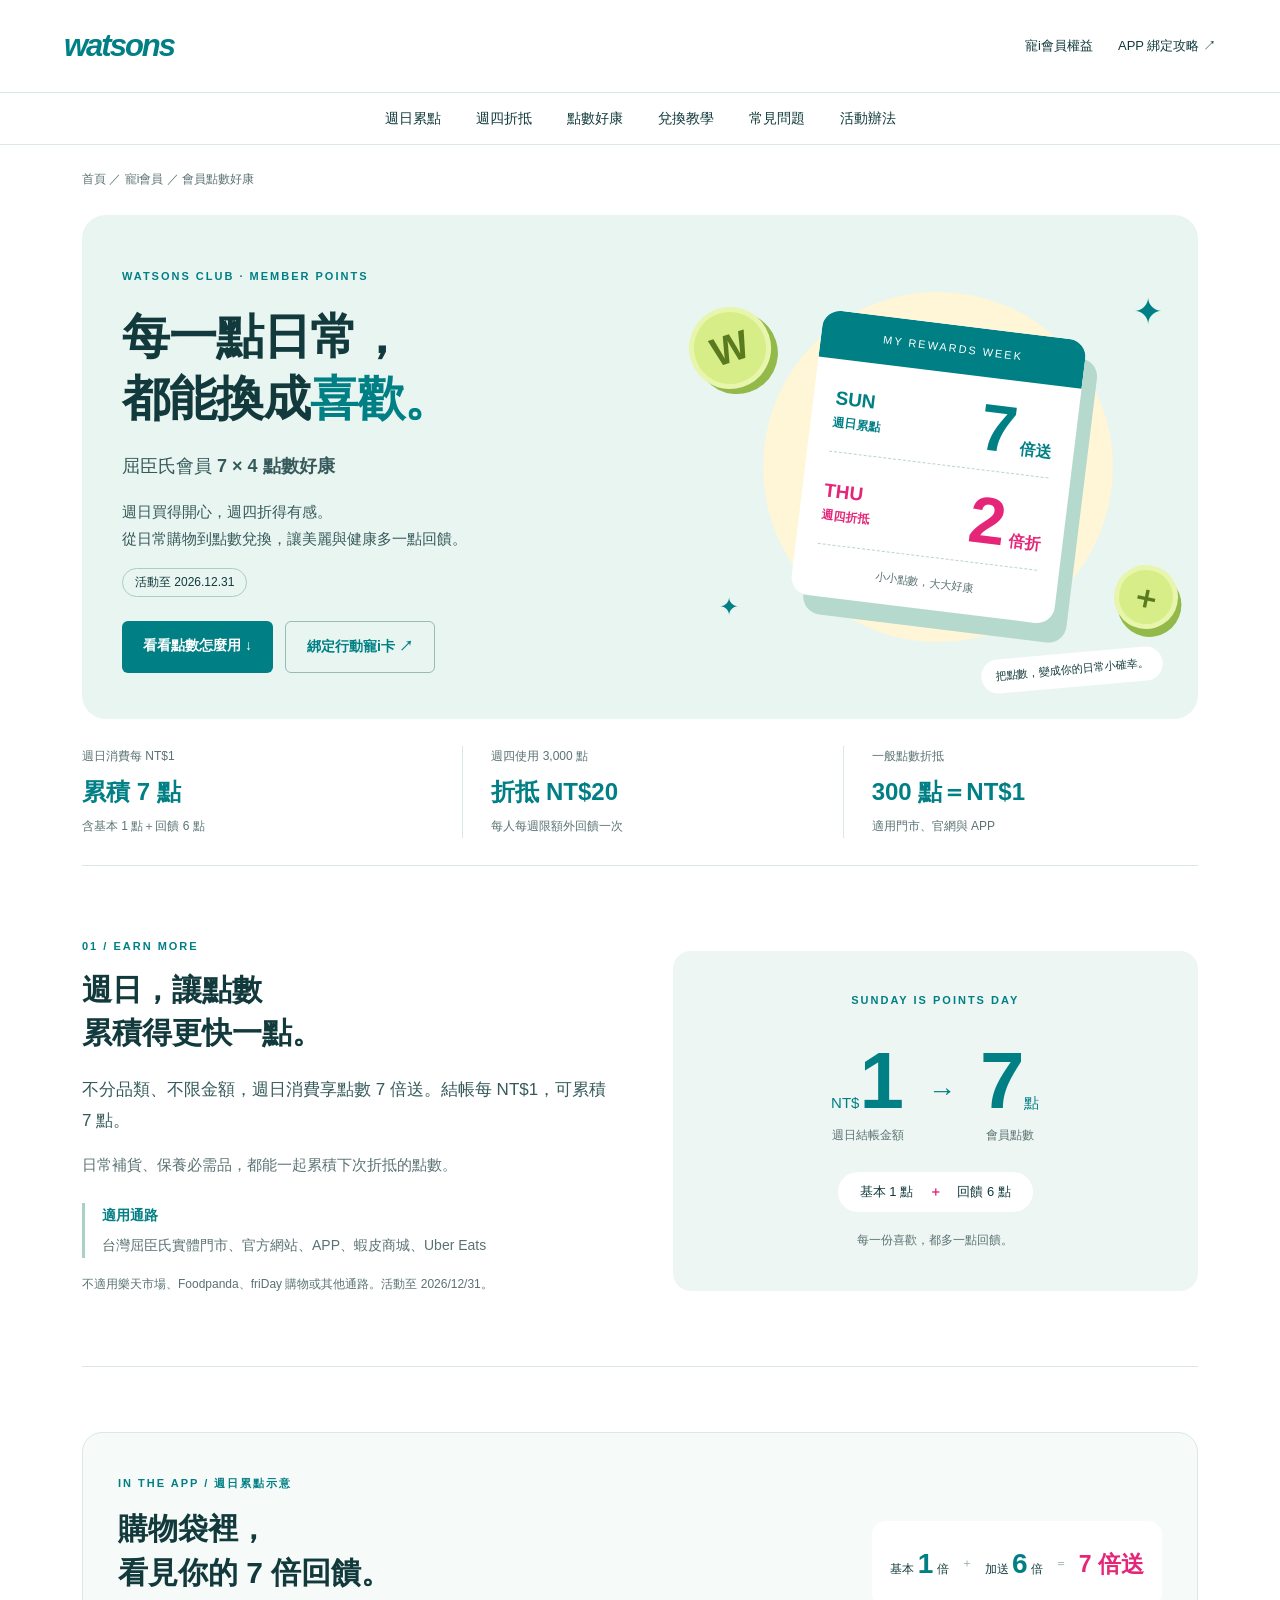
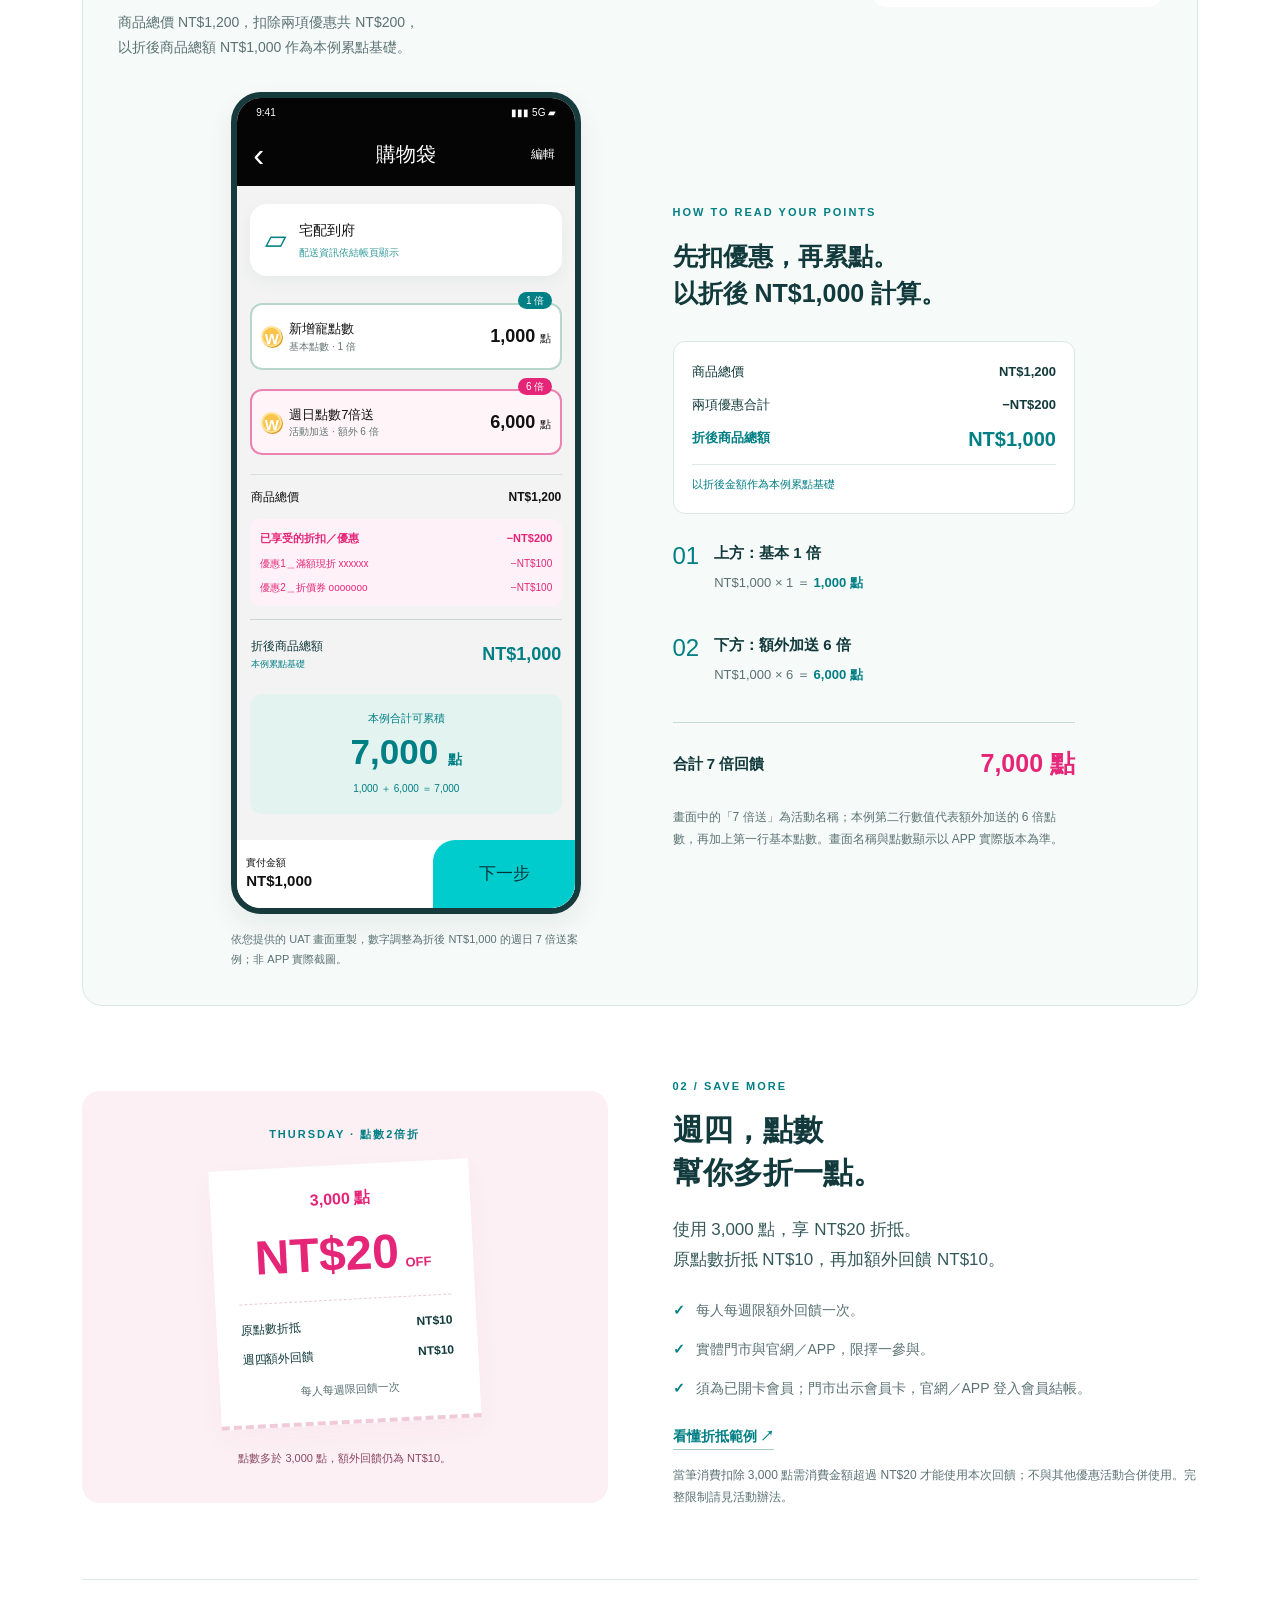
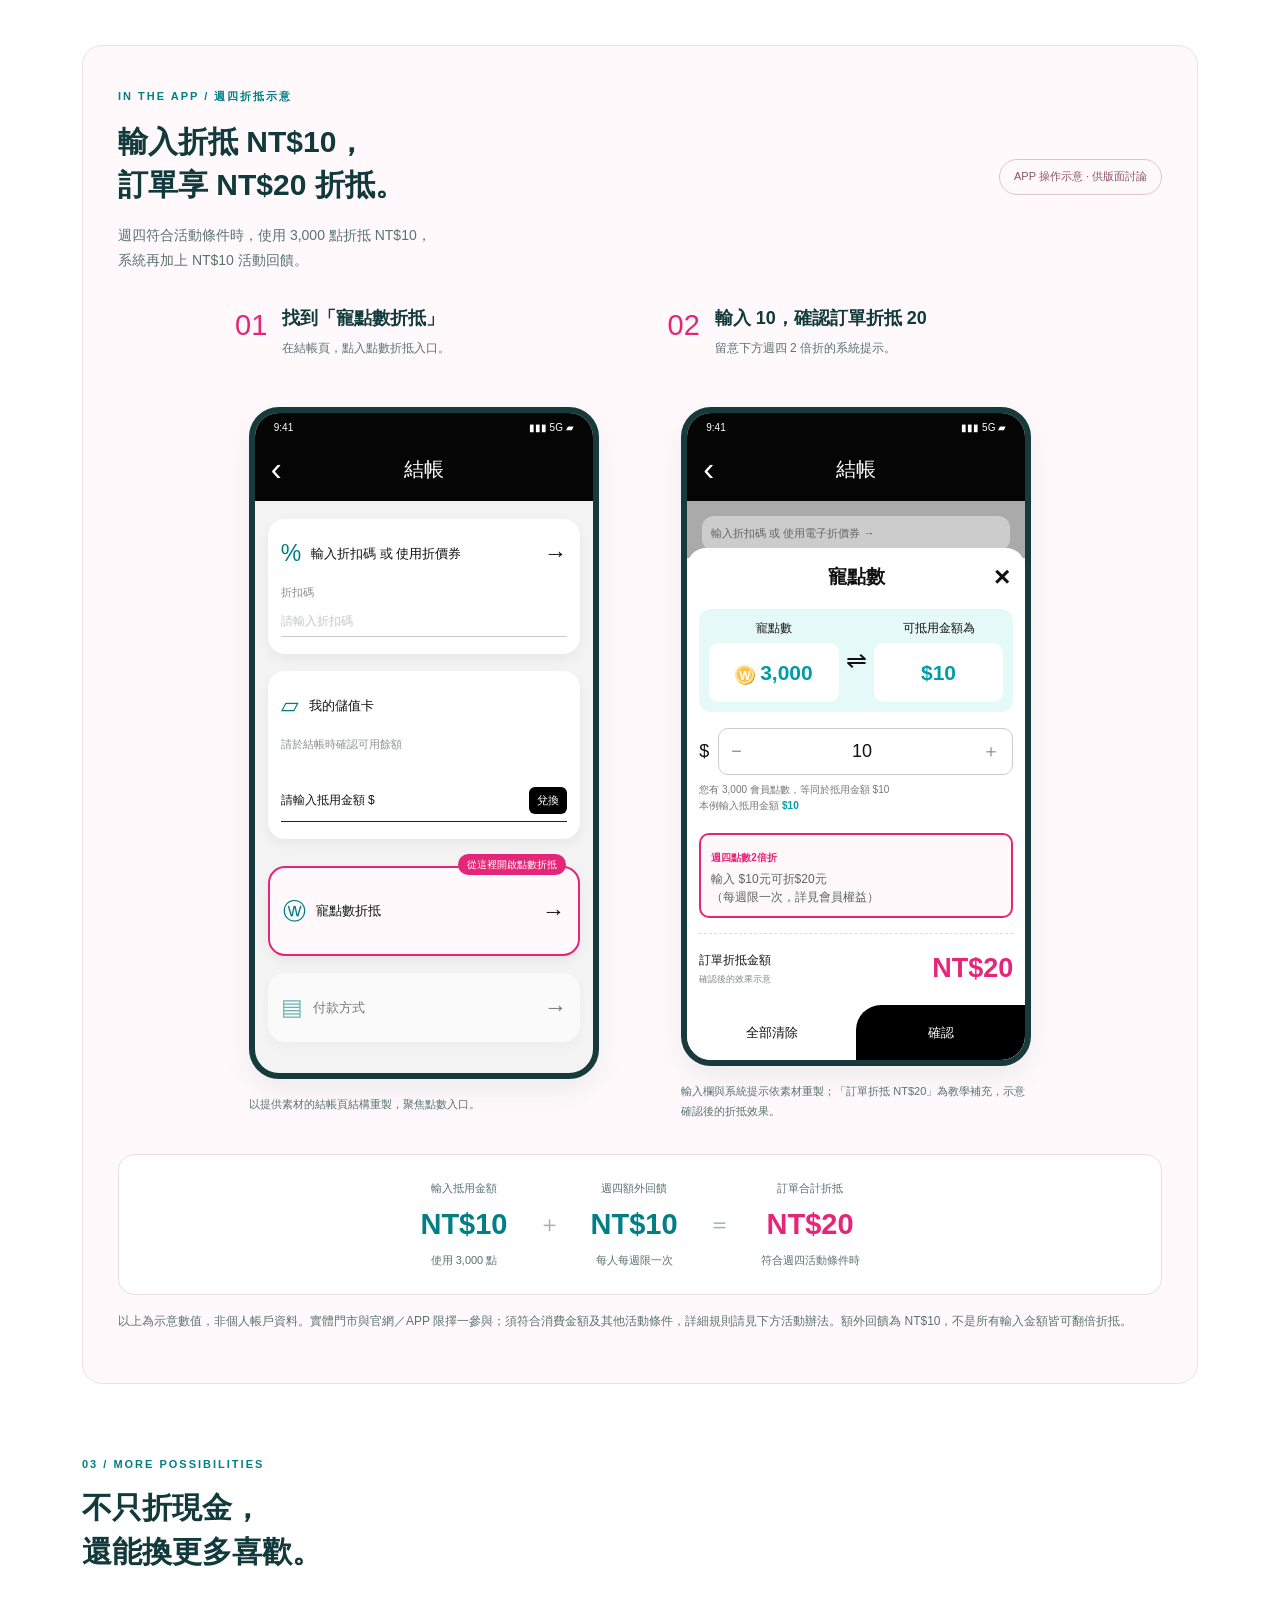
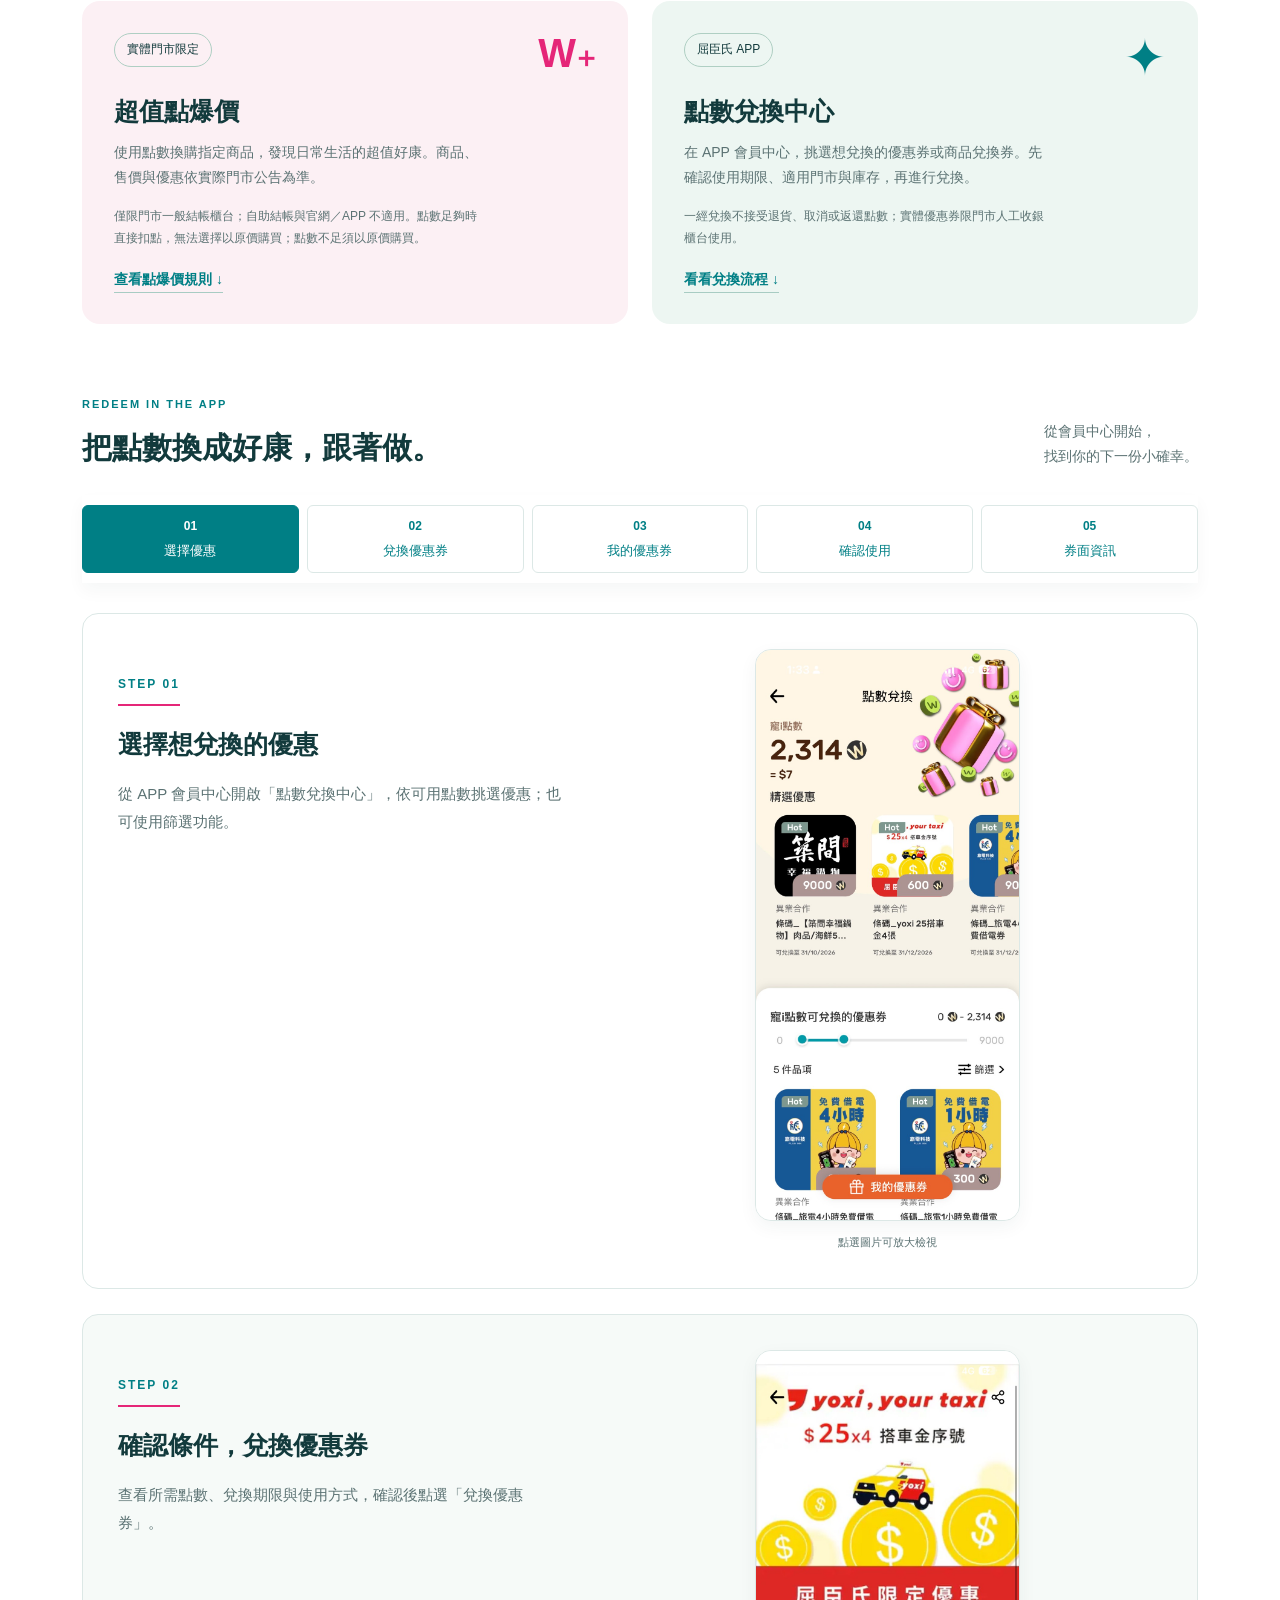
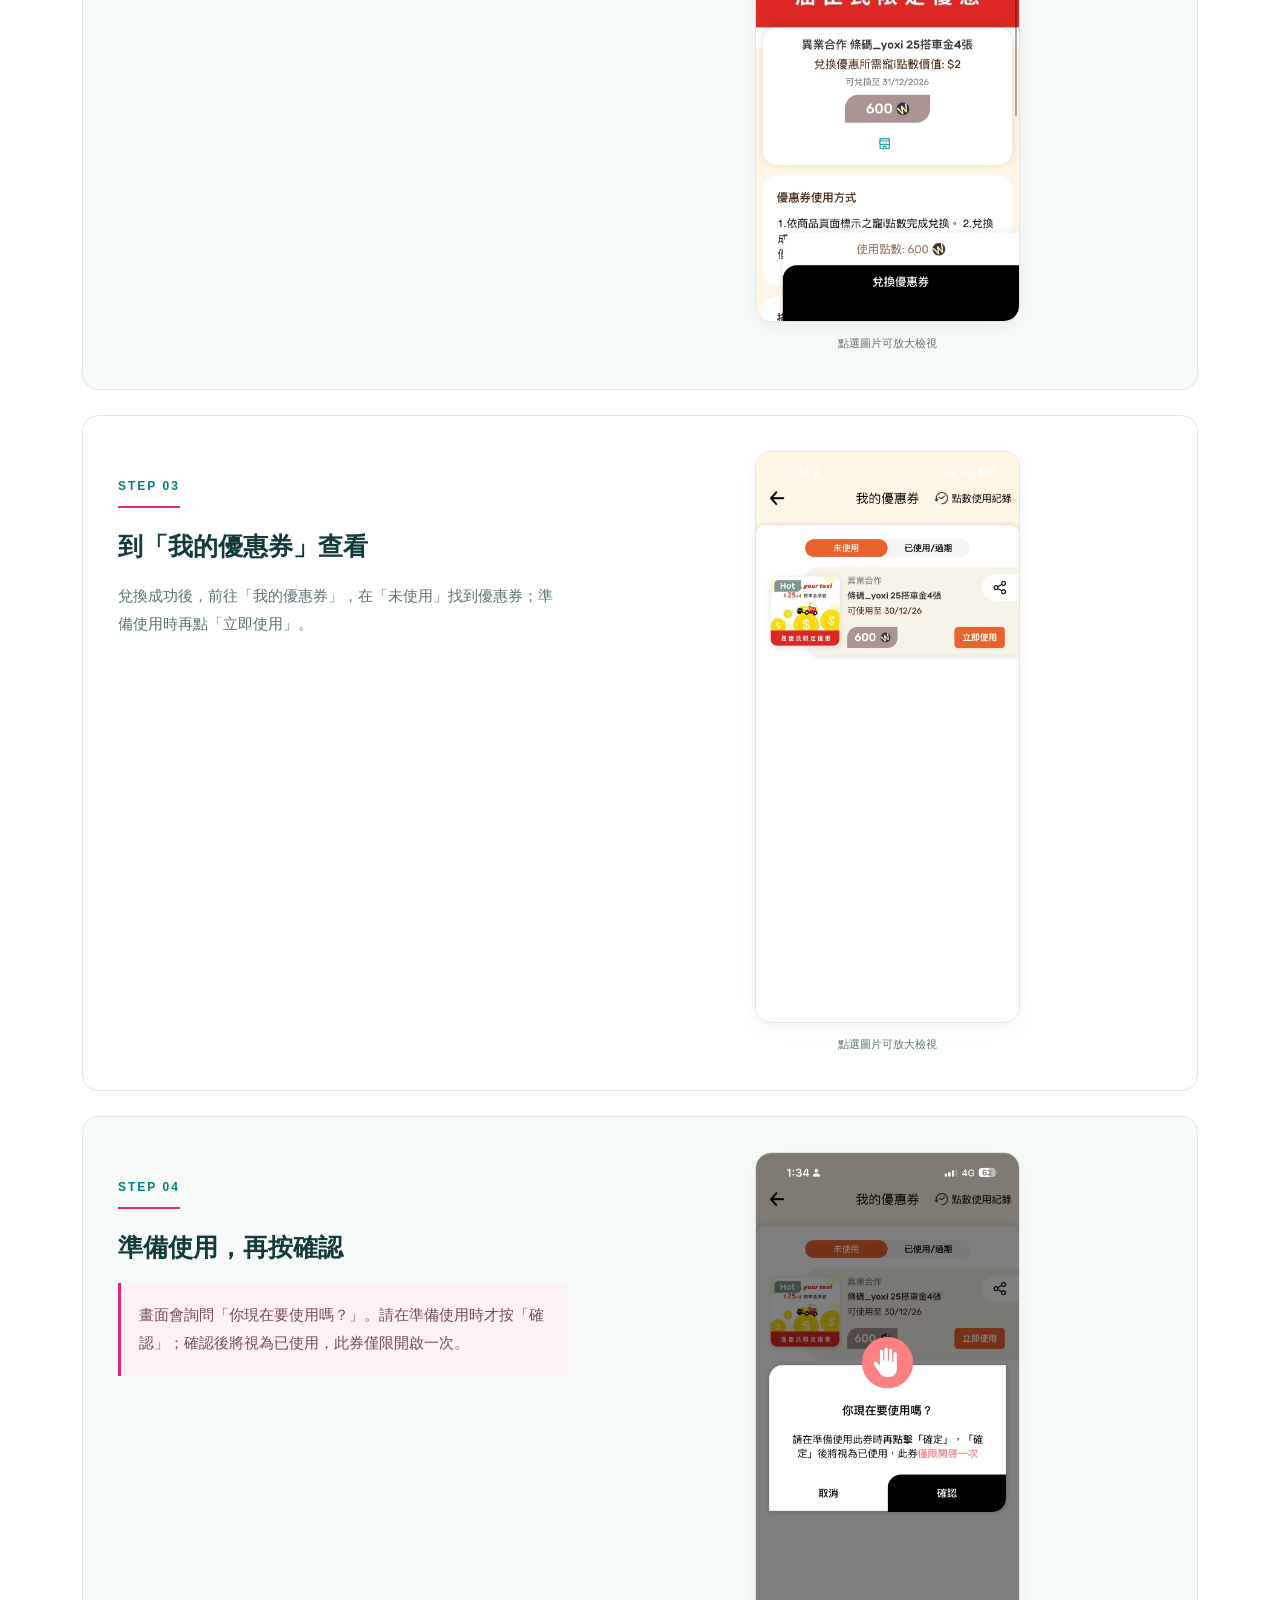
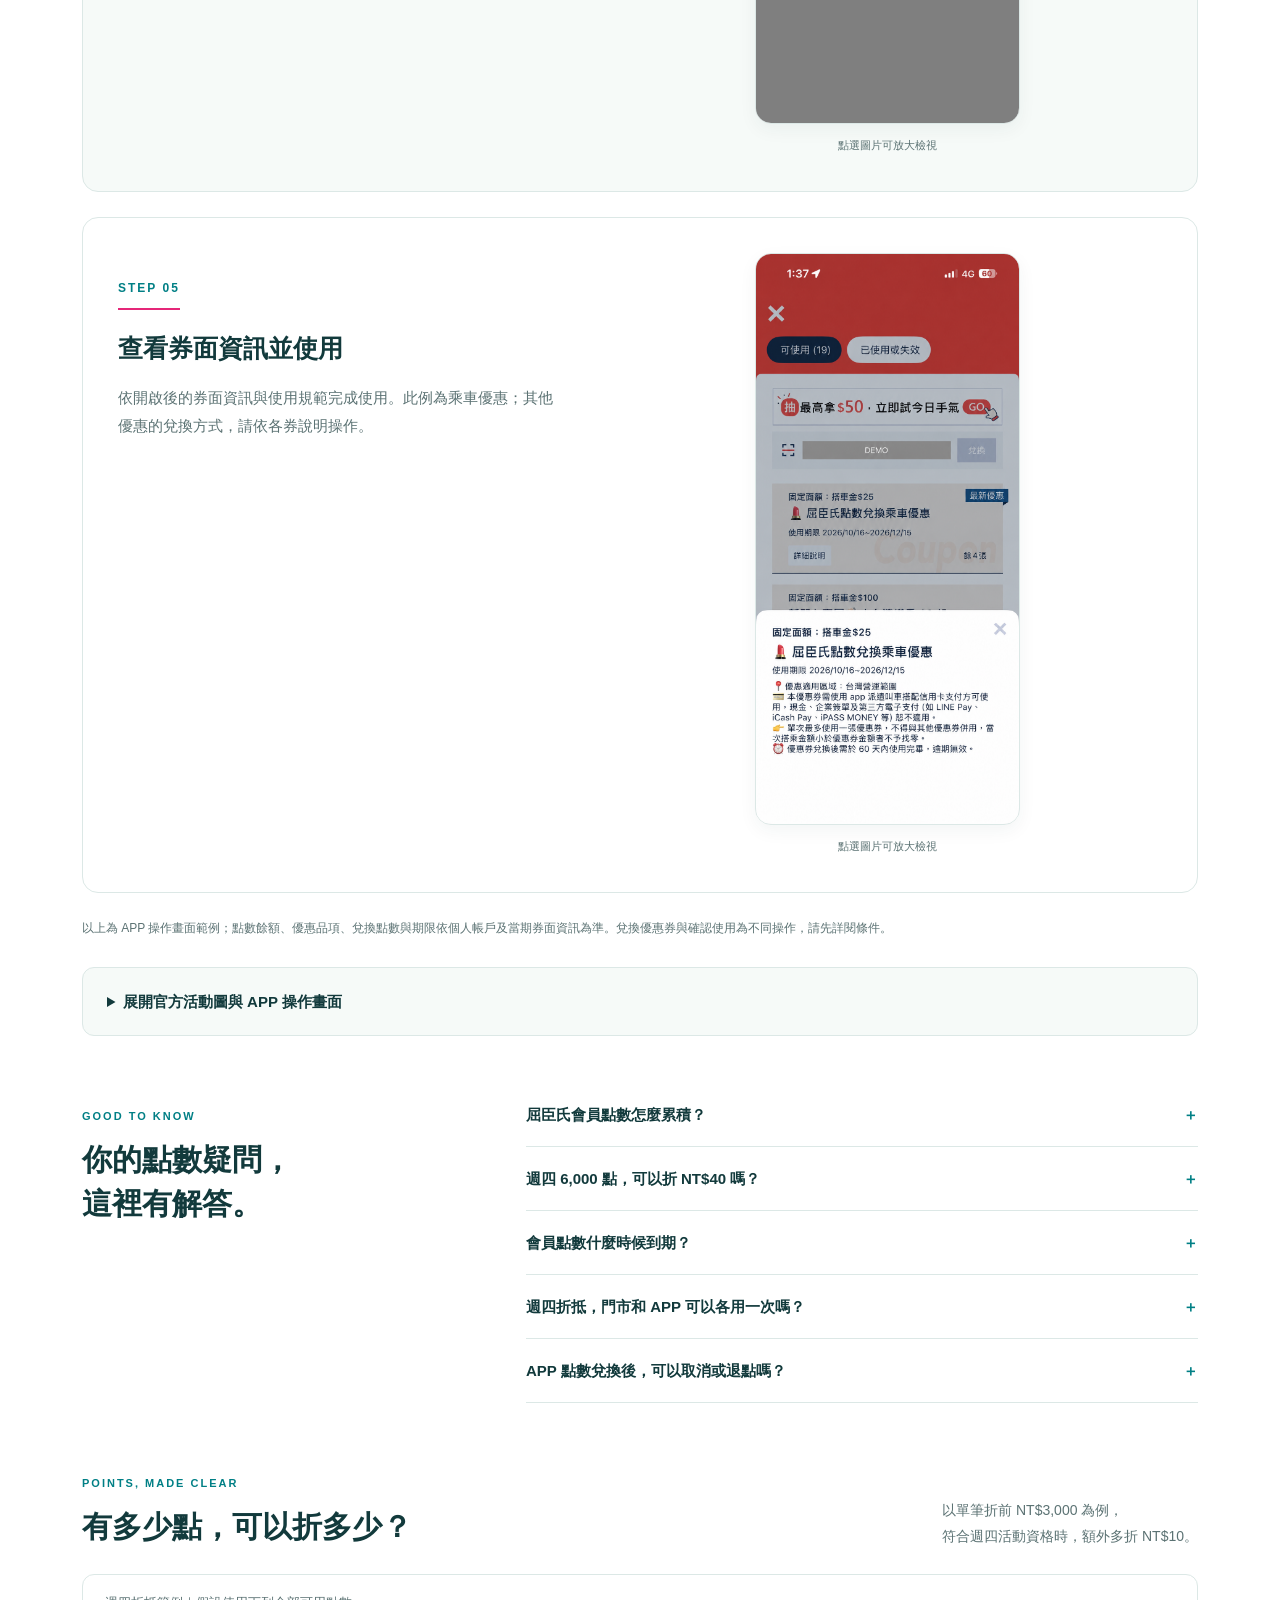
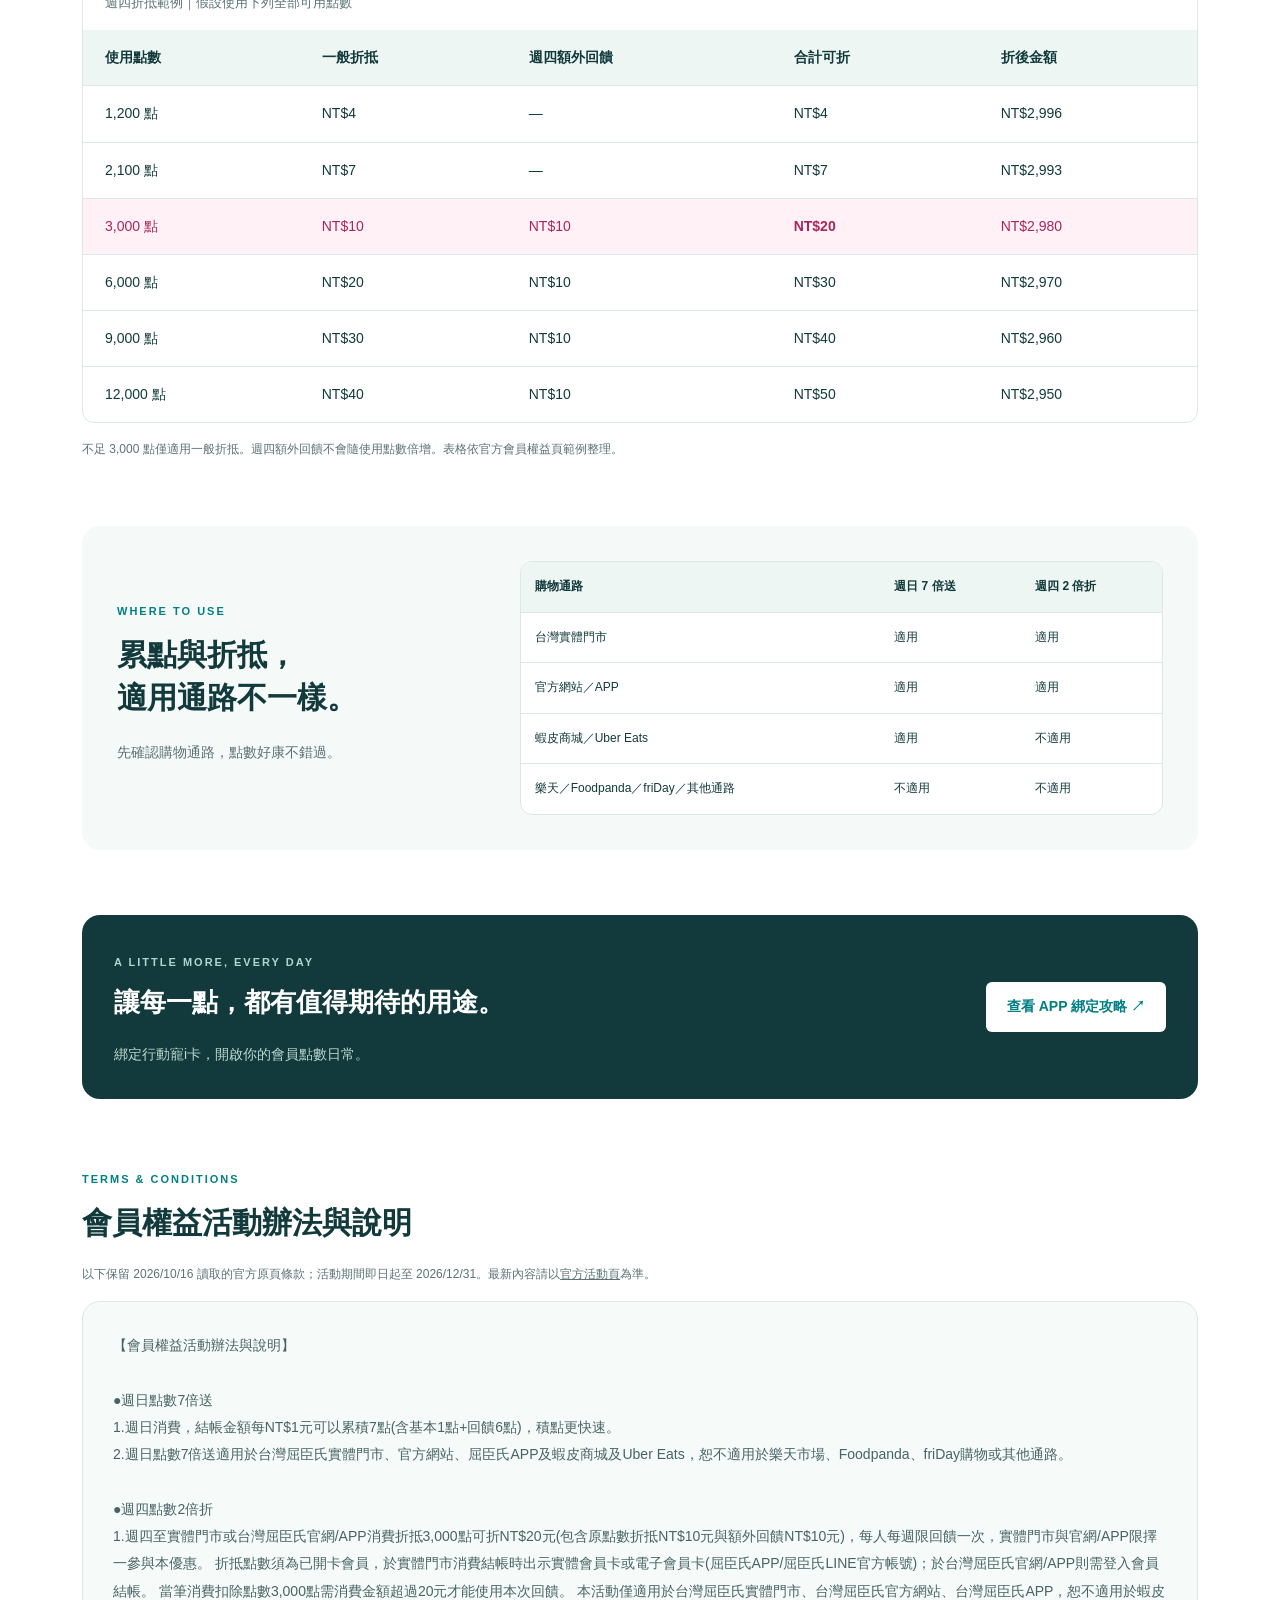
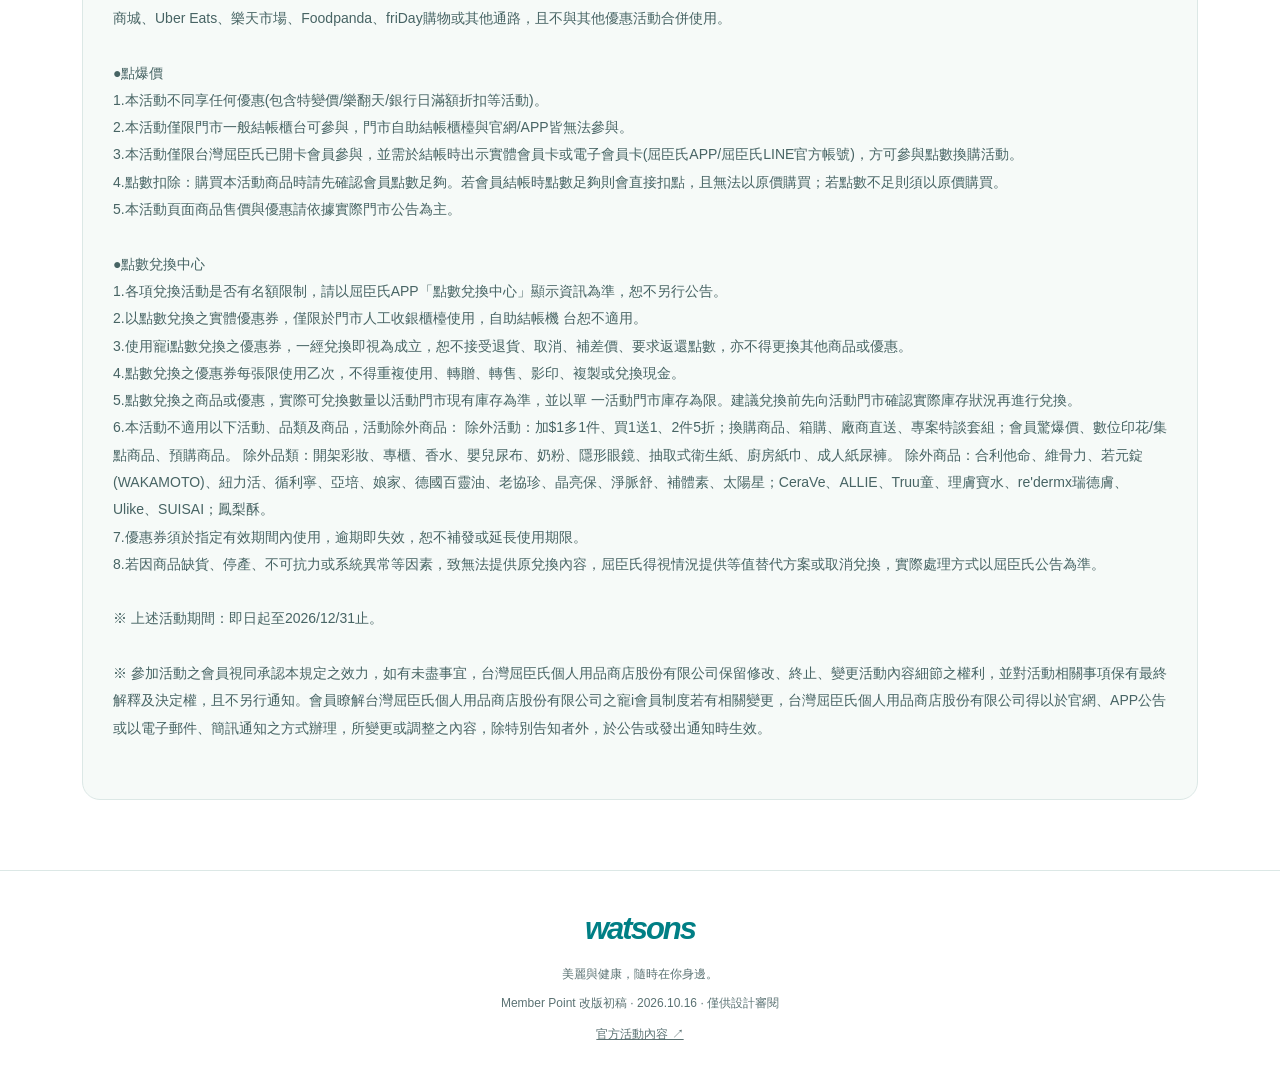
==== member-point/index.html @ 06e7d07d "Add Member Point demo with responsive APP guides and redacted coupon code" ====
<!doctype html>
<html lang="zh-Hant-TW"><head><meta charset="utf-8"><meta name="viewport" content="width=device-width,initial-scale=1"><meta name="robots" content="noindex,nofollow"><title>屈臣氏會員點數｜週日7倍送・週四2倍折｜初版預覽</title><meta name="description" content="看懂屈臣氏會員點數：週日每NT$1累積7點，週四3,000點折NT$20，還有門市點爆價與APP點數兌換中心。查看適用通路、使用流程與完整活動條款。"><link rel="stylesheet" href="styles.css"><link rel="stylesheet" href="app-tutorial.css"><link rel="stylesheet" href="round-example.css"><link rel="stylesheet" href="redemption-guide.css"><link rel="stylesheet" href="guide-waterfall.css"><script type="application/ld+json">{"@context": "https://schema.org", "@graph": [{"@type": "WebPage", "name": "屈臣氏會員點數｜週日7倍送・週四2倍折", "inLanguage": "zh-Hant-TW", "description": "屈臣氏會員點數活動、適用通路、折抵範例與APP點數兌換教學。", "isBasedOn": "https://www.watsons.com.tw/member-point"}, {"@type": "FAQPage", "mainEntity": [{"@type": "Question", "name": "屈臣氏會員點數怎麼累積？", "acceptedAnswer": {"@type": "Answer", "text": "一般消費結帳每 NT$1 累積 1 點。活動期間週日每 NT$1 累積 7 點，包含基本 1 點與回饋 6 點。適用通路請見上方比較。"}}, {"@type": "Question", "name": "週四 6,000 點，可以折 NT$40 嗎？", "acceptedAnswer": {"@type": "Answer", "text": "不可以。依官方範例，6,000 點的一般折抵為 NT$20，加上週四額外回饋 NT$10，合計折抵 NT$30。額外回饋每人每週限一次，且實體門市與官網／APP 限擇一參與。"}}, {"@type": "Question", "name": "會員點數什麼時候到期？", "acceptedAnswer": {"@type": "Answer", "text": "依官方寵i會員權益說明，當年累積的點數於隔年 11/30 到期歸零。請留意個人點數與官方公告。查看會員權益 ↗"}}, {"@type": "Question", "name": "週四折抵，門市和 APP 可以各用一次嗎？", "acceptedAnswer": {"@type": "Answer", "text": "不可以。每人每週限額外回饋一次，實體門市與官網／APP 限擇一參與；折抵須為已開卡會員。"}}, {"@type": "Question", "name": "APP 點數兌換後，可以取消或退點嗎？", "acceptedAnswer": {"@type": "Answer", "text": "使用點數兌換的優惠券，一經兌換即視為成立，不接受退貨、取消、補差價或返還點數，也不得更換其他商品或優惠。兌換前請確認券面條件與門市庫存。"}}]}]}</script></head>
<body><a class="skip" href="#main">跳到主要內容</a><header><a class="brand" href="https://www.watsons.com.tw/">watsons</a><div class="header-links"><a href="https://www.watsons.com.tw/member-benefits">寵i會員權益</a><a href="https://www.watsons.com.tw/member-icard">APP 綁定攻略 ↗</a></div></header>
<nav class="nav" aria-label="本頁導覽"><div><a href="#earn">週日累點</a><a href="#redeem">週四折抵</a><a href="#rewards">點數好康</a><a href="#guide">兌換教學</a><a href="#faq">常見問題</a><a href="#terms">活動辦法</a></div></nav>
<main id="main"><div class="crumb"><a href="https://www.watsons.com.tw/">首頁</a> ／ 寵i會員 ／ 會員點數好康</div>
<section class="hero" aria-labelledby="title"><div class="hero-copy"><span class="eyebrow">WATSONS CLUB · MEMBER POINTS</span><h1 id="title">每一點日常，<br>都能換成<em>喜歡。</em></h1><p class="hero-sub">屈臣氏會員 <b>7 × 4 點數好康</b></p><p>週日買得開心，週四折得有感。<br>從日常購物到點數兌換，讓美麗與健康多一點回饋。</p><span class="pill">活動至 2026.12.31</span><div class="actions"><a class="button" href="#earn">看看點數怎麼用 ↓</a><a class="button secondary" href="https://www.watsons.com.tw/member-icard">綁定行動寵i卡 ↗</a></div></div><div class="hero-art" aria-label="週日點數7倍送，週四點數2倍折"><div class="orbit"></div><span class="art-star star1">✦</span><span class="art-star star2">✦</span><div class="calendar"><div class="calendar-top">MY REWARDS WEEK</div><div class="calendar-row"><span>SUN<small>週日累點</small></span><strong>7<small>倍送</small></strong></div><div class="calendar-row pink"><span>THU<small>週四折抵</small></span><strong>2<small>倍折</small></strong></div><div class="calendar-foot">小小點數，大大好康</div></div><div class="coin coin1">W</div><div class="coin coin2">＋</div><span class="art-tag">把點數，變成你的日常小確幸。</span></div></section>
<div class="facts"><div><small>週日消費每 NT$1</small><strong>累積 7 點</strong><span>含基本 1 點＋回饋 6 點</span></div><div><small>週四使用 3,000 點</small><strong>折抵 NT$20</strong><span>每人每週限額外回饋一次</span></div><div><small>一般點數折抵</small><strong>300 點＝NT$1</strong><span>適用門市、官網與 APP</span></div></div>
<section id="earn" class="feature"><div class="feature-copy"><span class="eyebrow">01 / EARN MORE</span><h2>週日，讓點數<br>累積得更快一點。</h2><p class="lead">不分品類、不限金額，週日消費享點數 7 倍送。結帳每 NT$1，可累積 7 點。</p><p>日常補貨、保養必需品，都能一起累積下次折抵的點數。</p><div class="channel"><b>適用通路</b><p>台灣屈臣氏實體門市、官方網站、APP、蝦皮商城、Uber Eats</p></div><p class="fine">不適用樂天市場、Foodpanda、friDay 購物或其他通路。活動至 2026/12/31。</p></div><div class="earn-visual"><span class="eyebrow">SUNDAY IS POINTS DAY</span><div class="equation"><span>NT$<b>1</b><small>週日結帳金額</small></span><i>→</i><span><b>7</b>點<small>會員點數</small></span></div><div class="visual-note">基本 1 點 <b>＋</b> 回饋 6 點</div><p>每一份喜歡，都多一點回饋。</p></div></section>

<section id="sunday-app" class="app-tutorial sunday-tutorial" aria-labelledby="sunday-app-title">
<div class="app-tutorial-heading"><div><span class="eyebrow">IN THE APP / 週日累點示意</span><h2 id="sunday-app-title">購物袋裡，<br>看見你的 7 倍回饋。</h2><p>商品總價 NT$1,200，扣除兩項優惠共 NT$200，<br>以折後商品總額 NT$1,000 作為本例累點基礎。</p></div><div class="sum-badge"><span>基本 <b>1</b> 倍</span><i>＋</i><span>加送 <b>6</b> 倍</span><i>＝</i><strong>7 倍送</strong></div></div>
<div class="sunday-demo-grid"><figure class="app-figure"><div class="app-screen sunday-screen" role="img" aria-label="APP購物袋示意：商品總價1,200元，滿額現折100元、折價券100元，折後商品總額1,000元；新增寵點數1,000點為基本1倍，週日活動加送6,000點為額外6倍，合計7,000點"><div class="app-status"><span>9:41</span><span>▮▮▮ 5G ▰</span></div><div class="app-topbar"><span>‹</span><b>購物袋</b><span>編輯</span></div><div class="app-body"><div class="delivery-preview"><span>▱</span><div>宅配到府<small>配送資訊依結帳頁顯示</small></div></div><div class="app-points-row"><span class="point-mark">W</span><div>新增寵點數<small>基本點數 · 1 倍</small></div><strong>1,000 <small>點</small></strong><span class="app-callout">1 倍</span></div><div class="app-points-row bonus"><span class="point-mark">W</span><div>週日點數7倍送<small>活動加送 · 額外 6 倍</small></div><strong>6,000 <small>點</small></strong><span class="app-callout">6 倍</span></div><div class="app-order-summary"><div class="app-subtotal original-price"><span>商品總價</span><b>NT$1,200</b></div><div class="app-discounts"><div class="discounts-title"><b>已享受的折扣／優惠</b><strong>−NT$200</strong></div><div><span>優惠1＿滿額現折 xxxxxx</span><span>−NT$100</span></div><div><span>優惠2＿折價券 ooooooo</span><span>−NT$100</span></div></div><div class="app-subtotal after-discount"><span>折後商品總額<small>本例累點基礎</small></span><b>NT$1,000</b></div></div><div class="points-total"><span>本例合計可累積</span><strong>7,000 <small>點</small></strong><small>1,000 ＋ 6,000 ＝ 7,000</small></div></div><div class="app-checkout"><span>實付金額 <b>NT$1,000</b></span><span>下一步</span></div></div><figcaption>依您提供的 UAT 畫面重製，數字調整為折後 NT$1,000 的週日 7 倍送案例；非 APP 實際截圖。</figcaption></figure><div class="app-explainer"><span class="eyebrow">HOW TO READ YOUR POINTS</span><h3>先扣優惠，再累點。<br>以折後 NT$1,000 計算。</h3><div class="earning-basis"><span>商品總價</span><b>NT$1,200</b><span>兩項優惠合計</span><b>−NT$200</b><span>折後商品總額</span><strong>NT$1,000</strong><p>以折後金額作為本例累點基礎</p></div><div class="point-breakdown"><div><span class="breakdown-number">01</span><div><b>上方：基本 1 倍</b><p>NT$1,000 × 1 ＝ <strong>1,000 點</strong></p></div></div><div><span class="breakdown-number">02</span><div><b>下方：額外加送 6 倍</b><p>NT$1,000 × 6 ＝ <strong>6,000 點</strong></p></div></div><div class="breakdown-total"><b>合計 7 倍回饋</b><strong>7,000 點</strong></div></div><p class="fine">畫面中的「7 倍送」為活動名稱；本例第二行數值代表額外加送的 6 倍點數，再加上第一行基本點數。畫面名稱與點數顯示以 APP 實際版本為準。</p></div></div></section>

<section id="redeem" class="feature reverse"><div class="feature-copy"><span class="eyebrow">02 / SAVE MORE</span><h2>週四，點數<br>幫你多折一點。</h2><p class="lead">使用 3,000 點，享 NT$20 折抵。<br>原點數折抵 NT$10，再加額外回饋 NT$10。</p><ul class="check"><li>每人每週限額外回饋一次。</li><li>實體門市與官網／APP，限擇一參與。</li><li>須為已開卡會員；門市出示會員卡，官網／APP 登入會員結帳。</li></ul><a class="text-link" href="#examples">看懂折抵範例 ↗</a><p class="fine">當筆消費扣除 3,000 點需消費金額超過 NT$20 才能使用本次回饋；不與其他優惠活動合併使用。完整限制請見活動辦法。</p></div><div class="redeem-visual"><span class="eyebrow">THURSDAY · 點數2倍折</span><div class="receipt"><span>3,000 點</span><strong>NT$20<span>OFF</span></strong><div><span>原點數折抵</span><b>NT$10</b></div><div><span>週四額外回饋</span><b>NT$10</b></div><p>每人每週限回饋一次</p></div><span class="receipt-caption">點數多於 3,000 點，額外回饋仍為 NT$10。</span></div></section>

<section id="thursday-app" class="app-tutorial thursday-tutorial" aria-labelledby="thursday-app-title"><div class="app-tutorial-heading"><div><span class="eyebrow">IN THE APP / 週四折抵示意</span><h2 id="thursday-app-title">輸入折抵 NT$10，<br>訂單享 NT$20 折抵。</h2><p>週四符合活動條件時，使用 3,000 點折抵 NT$10，<br>系統再加上 NT$10 活動回饋。</p></div><span class="app-demo-label">APP 操作示意 · 供版面討論</span></div>
<div class="thursday-demo-grid"><figure class="app-figure"><div class="step-title"><span>01</span><div><h3>找到「寵點數折抵」</h3><p>在結帳頁，點入點數折抵入口。</p></div></div><div class="app-screen entry-screen" role="img" aria-label="APP結帳頁示意，框選寵點數折抵入口"><div class="app-status"><span>9:41</span><span>▮▮▮ 5G ▰</span></div><div class="app-topbar"><span>‹</span><b>結帳</b><span></span></div><div class="app-body"><div class="checkout-card"><div class="mock-card-line"><span class="mock-icon">%</span><b>輸入折扣碼 或 使用折價券</b><span>→</span></div><span class="mock-muted">折扣碼</span><div class="mock-placeholder">請輸入折扣碼</div></div><div class="checkout-card balance-card"><div class="mock-card-line"><span class="mock-icon">▱</span><b>我的儲值卡</b></div><span class="mock-muted">請於結帳時確認可用餘額</span><div class="mock-balance-input">請輸入抵用金額 $ <span>兌換</span></div></div><div class="checkout-card points-entry"><div class="mock-card-line"><span class="mock-icon">ⓦ</span><b>寵點數折抵</b><span>→</span></div><span class="entry-hint">從這裡開啟點數折抵</span></div><div class="checkout-card muted-card"><div class="mock-card-line"><span class="mock-icon">▤</span><b>付款方式</b><span>→</span></div></div></div></div><figcaption>以提供素材的結帳頁結構重製，聚焦點數入口。</figcaption></figure>
<figure class="app-figure"><div class="step-title"><span>02</span><div><h3>輸入 10，確認訂單折抵 20</h3><p>留意下方週四 2 倍折的系統提示。</p></div></div><div class="app-screen redeem-screen" role="img" aria-label="APP寵點數折抵示意：可用3,000點，輸入折抵10元，下方提示週四輸入10元可折20元，訂單合計折抵20元"><div class="app-status"><span>9:41</span><span>▮▮▮ 5G ▰</span></div><div class="app-topbar"><span>‹</span><b>結帳</b><span></span></div><div class="sheet-backdrop"><div>輸入折扣碼 或 使用電子折價券 →</div></div><div class="points-sheet"><div class="sheet-heading">寵點數 <span>×</span></div><div class="available-points"><div>寵點數<strong><span class="point-mark">W</span> 3,000</strong></div><span>⇌</span><div>可抵用金額為<strong>$10</strong></div></div><div class="mock-input"><span>$</span><div><span>−</span><strong>10</strong><span>＋</span></div></div><p class="sheet-help">您有 3,000 會員點數，等同於抵用金額 $10<br>本例輸入抵用金額 <b>$10</b></p><div class="system-tip"><span>週四點數2倍折</span><p>輸入 $10元可折$20元<br>（每週限一次，詳見會員權益）</p></div><div class="order-discount"><span>訂單折抵金額 <small>確認後的效果示意</small></span><strong>NT$20</strong></div><div class="sheet-buttons"><span>全部清除</span><span>確認</span></div></div></div><figcaption>輸入欄與系統提示依素材重製；「訂單折抵 NT$20」為教學補充，示意確認後的折抵效果。</figcaption></figure></div>
<div class="discount-equation"><div><small>輸入抵用金額</small><strong>NT$10</strong><span>使用 3,000 點</span></div><i>＋</i><div><small>週四額外回饋</small><strong>NT$10</strong><span>每人每週限一次</span></div><i>＝</i><div class="discount-result"><small>訂單合計折抵</small><strong>NT$20</strong><span>符合週四活動條件時</span></div></div><p class="fine">以上為示意數值，非個人帳戶資料。實體門市與官網／APP 限擇一參與；須符合消費金額及其他活動條件，詳細規則請見下方活動辦法。額外回饋為 NT$10，不是所有輸入金額皆可翻倍折抵。</p></section>



<section id="rewards"><span class="eyebrow">03 / MORE POSSIBILITIES</span><h2>不只折現金，<br>還能換更多喜歡。</h2><div class="reward-grid"><article class="reward-card rose"><span class="label">實體門市限定</span><div class="reward-icon" aria-hidden="true">W<span>＋</span></div><h3>超值點爆價</h3><p>使用點數換購指定商品，發現日常生活的超值好康。商品、售價與優惠依實際門市公告為準。</p><p class="fine">僅限門市一般結帳櫃台；自助結帳與官網／APP 不適用。點數足夠時直接扣點，無法選擇以原價購買；點數不足須以原價購買。</p><a class="text-link" href="#terms">查看點爆價規則 ↓</a></article><article class="reward-card mint"><span class="label">屈臣氏 APP</span><div class="gift-icon" aria-hidden="true">✦</div><h3>點數兌換中心</h3><p>在 APP 會員中心，挑選想兌換的優惠券或商品兌換券。先確認使用期限、適用門市與庫存，再進行兌換。</p><p class="fine">一經兌換不接受退貨、取消或返還點數；實體優惠券限門市人工收銀櫃台使用。</p><a class="text-link" href="#guide">看看兌換流程 ↓</a></article></div></section>
<section id="guide"><div class="section-head"><div><span class="eyebrow">REDEEM IN THE APP</span><h2>把點數換成好康，跟著做。</h2></div><p>從會員中心開始，<br>找到你的下一份小確幸。</p></div><nav class="redemption-nav" aria-label="點數兌換操作步驟"><a href="#redeem-step-1" aria-current="step"><b>01</b>選擇優惠</a><a href="#redeem-step-2"><b>02</b>兌換優惠券</a><a href="#redeem-step-3"><b>03</b>我的優惠券</a><a href="#redeem-step-4"><b>04</b>確認使用</a><a href="#redeem-step-5"><b>05</b>券面資訊</a></nav><ol class="steps redemption-steps"><li id="redeem-step-1"><div class="redemption-copy"><span class="redemption-number">STEP 01</span><h3>選擇想兌換的優惠</h3><p>從 APP 會員中心開啟「點數兌換中心」，依可用點數挑選優惠；也可使用篩選功能。</p></div><figure><a href="assets/redeem-step-1.jpg" target="_blank" rel="noopener" aria-label="放大檢視步驟1：點數兌換中心，可用點數與優惠商品列表"><img src="assets/redeem-step-1.jpg" alt="步驟1：點數兌換中心，可用點數與優惠商品列表" loading="lazy" width="869" height="1884"></a><figcaption>點選圖片可放大檢視</figcaption></figure></li><li id="redeem-step-2"><div class="redemption-copy"><span class="redemption-number">STEP 02</span><h3>確認條件，兌換優惠券</h3><p>查看所需點數、兌換期限與使用方式，確認後點選「兌換優惠券」。</p></div><figure><a href="assets/redeem-step-2.jpg" target="_blank" rel="noopener" aria-label="放大檢視步驟2：優惠詳情頁，600點與兌換優惠券按鈕"><img src="assets/redeem-step-2.jpg" alt="步驟2：優惠詳情頁，600點與兌換優惠券按鈕" loading="lazy" width="869" height="1884"></a><figcaption>點選圖片可放大檢視</figcaption></figure></li><li id="redeem-step-3"><div class="redemption-copy"><span class="redemption-number">STEP 03</span><h3>到「我的優惠券」查看</h3><p>兌換成功後，前往「我的優惠券」，在「未使用」找到優惠券；準備使用時再點「立即使用」。</p></div><figure><a href="assets/redeem-step-3.jpg" target="_blank" rel="noopener" aria-label="放大檢視步驟3：我的優惠券未使用列表與立即使用按鈕"><img src="assets/redeem-step-3.jpg" alt="步驟3：我的優惠券未使用列表與立即使用按鈕" loading="lazy" width="869" height="1884"></a><figcaption>點選圖片可放大檢視</figcaption></figure></li><li id="redeem-step-4"><div class="redemption-copy"><span class="redemption-number">STEP 04</span><h3>準備使用，再按確認</h3><p>畫面會詢問「你現在要使用嗎？」。請在準備使用時才按「確認」；確認後將視為已使用，此券僅限開啟一次。</p></div><figure><a href="assets/redeem-step-4.jpg" target="_blank" rel="noopener" aria-label="放大檢視步驟4：使用前確認提示，確認後視為已使用且僅限開啟一次"><img src="assets/redeem-step-4.jpg" alt="步驟4：使用前確認提示，確認後視為已使用且僅限開啟一次" loading="lazy" width="869" height="1884"></a><figcaption>點選圖片可放大檢視</figcaption></figure></li><li id="redeem-step-5"><div class="redemption-copy"><span class="redemption-number">STEP 05</span><h3>查看券面資訊並使用</h3><p>依開啟後的券面資訊與使用規範完成使用。此例為乘車優惠；其他優惠的兌換方式，請依各券說明操作。</p></div><figure><a href="assets/redeem-step-5-public.png" target="_blank" rel="noopener" aria-label="放大檢視步驟5：乘車優惠券內容、使用期限與適用條件"><img src="assets/redeem-step-5-public.png" alt="步驟5：乘車優惠券內容、使用期限與適用條件" loading="lazy" width="869" height="1884"></a><figcaption>點選圖片可放大檢視</figcaption></figure></li></ol><p class="fine">以上為 APP 操作畫面範例；點數餘額、優惠品項、兌換點數與期限依個人帳戶及當期券面資訊為準。兌換優惠券與確認使用為不同操作，請先詳閱條件。</p><details class="official-guide"><summary>展開官方活動圖與 APP 操作畫面</summary><p class="fine">以下保留官方原圖供核對；商品優惠與券面資訊請以 APP 及門市當期公告為準。</p><div class="official-images"><img src="assets/official-1.jpg" alt="官方7x4點數好康活動介紹" loading="lazy"><img src="assets/official-2.jpg" alt="官方週日週四活動、點爆價及APP點數兌換五步驟圖解" loading="lazy"></div></details></section>
<section id="faq" class="faq"><div><span class="eyebrow">GOOD TO KNOW</span><h2>你的點數疑問，<br>這裡有解答。</h2></div><div><details><summary>屈臣氏會員點數怎麼累積？</summary><p>一般消費結帳每 NT$1 累積 1 點。活動期間週日每 NT$1 累積 7 點，包含基本 1 點與回饋 6 點。適用通路請見上方比較。</p></details><details><summary>週四 6,000 點，可以折 NT$40 嗎？</summary><p>不可以。依官方範例，6,000 點的一般折抵為 NT$20，加上週四額外回饋 NT$10，合計折抵 NT$30。額外回饋每人每週限一次，且實體門市與官網／APP 限擇一參與。</p></details><details><summary>會員點數什麼時候到期？</summary><p>依官方寵i會員權益說明，當年累積的點數於隔年 11/30 到期歸零。請留意個人點數與官方公告。<a href="https://www.watsons.com.tw/member-benefits">查看會員權益 ↗</a></p></details><details><summary>週四折抵，門市和 APP 可以各用一次嗎？</summary><p>不可以。每人每週限額外回饋一次，實體門市與官網／APP 限擇一參與；折抵須為已開卡會員。</p></details><details><summary>APP 點數兌換後，可以取消或退點嗎？</summary><p>使用點數兌換的優惠券，一經兌換即視為成立，不接受退貨、取消、補差價或返還點數，也不得更換其他商品或優惠。兌換前請確認券面條件與門市庫存。</p></details></div></section>
<section id="examples"><div class="section-head"><div><span class="eyebrow">POINTS, MADE CLEAR</span><h2>有多少點，可以折多少？</h2></div><p>以單筆折前 NT$3,000 為例，<br>符合週四活動資格時，額外多折 NT$10。</p></div><div class="table-wrap" tabindex="0" role="region" aria-label="週四點數折抵範例，可左右捲動"><table><caption>週四折抵範例｜假設使用下列全部可用點數</caption><thead><tr><th scope="col">使用點數</th><th scope="col">一般折抵</th><th scope="col">週四額外回饋</th><th scope="col">合計可折</th><th scope="col">折後金額</th></tr></thead><tbody><tr><th scope="row">1,200 點</th><td>NT$4</td><td>—</td><td>NT$4</td><td>NT$2,996</td></tr><tr><th scope="row">2,100 點</th><td>NT$7</td><td>—</td><td>NT$7</td><td>NT$2,993</td></tr><tr class="highlight"><th scope="row">3,000 點</th><td>NT$10</td><td>NT$10</td><td><b>NT$20</b></td><td>NT$2,980</td></tr><tr><th scope="row">6,000 點</th><td>NT$20</td><td>NT$10</td><td>NT$30</td><td>NT$2,970</td></tr><tr><th scope="row">9,000 點</th><td>NT$30</td><td>NT$10</td><td>NT$40</td><td>NT$2,960</td></tr><tr><th scope="row">12,000 點</th><td>NT$40</td><td>NT$10</td><td>NT$50</td><td>NT$2,950</td></tr></tbody></table></div><p class="fine">不足 3,000 點僅適用一般折抵。週四額外回饋不會隨使用點數倍增。表格依官方會員權益頁範例整理。</p></section>
<section id="channels" class="channels"><div><span class="eyebrow">WHERE TO USE</span><h2>累點與折抵，<br>適用通路不一樣。</h2><p>先確認購物通路，點數好康不錯過。</p></div><div class="table-wrap" tabindex="0" role="region" aria-label="適用通路比較"><table><thead><tr><th scope="col">購物通路</th><th scope="col">週日 7 倍送</th><th scope="col">週四 2 倍折</th></tr></thead><tbody><tr><th scope="row">台灣實體門市</th><td>適用</td><td>適用</td></tr><tr><th scope="row">官方網站／APP</th><td>適用</td><td>適用</td></tr><tr><th scope="row">蝦皮商城／Uber Eats</th><td>適用</td><td>不適用</td></tr><tr><th scope="row">樂天／Foodpanda／friDay／其他通路</th><td>不適用</td><td>不適用</td></tr></tbody></table></div></section>
<section class="cta"><div><span class="eyebrow">A LITTLE MORE, EVERY DAY</span><h2>讓每一點，都有值得期待的用途。</h2><p>綁定行動寵i卡，開啟你的會員點數日常。</p></div><a class="button" href="https://www.watsons.com.tw/member-icard">查看 APP 綁定攻略 ↗</a></section>
<section id="terms"><span class="eyebrow">TERMS & CONDITIONS</span><h2>會員權益活動辦法與說明</h2><p class="fine">以下保留 2026/10/16 讀取的官方原頁條款；活動期間即日起至 2026/12/31。最新內容請以<a href="https://www.watsons.com.tw/member-point">官方活動頁</a>為準。</p><div class="terms-content" id="official-terms">【會員權益活動辦法與說明】</b><br><br>●週日點數7倍送<br>1.週日消費，結帳金額每NT$1元可以累積7點(含基本1點+回饋6點)，積點更快速。<br>2.週日點數7倍送適用於台灣屈臣氏實體門市、官方網站、屈臣氏APP及蝦皮商城及Uber Eats，恕不適用於樂天市場、Foodpanda、friDay購物或其他通路。<br><br>●週四點數2倍折<br>1.週四至實體門市或台灣屈臣氏官網/APP消費折抵3,000點可折NT$20元(包含原點數折抵NT$10元與額外回饋NT$10元)，每人每週限回饋一次，實體門市與官網/APP限擇一參與本優惠。 折抵點數須為已開卡會員，於實體門市消費結帳時出示實體會員卡或電子會員卡(屈臣氏APP/屈臣氏LINE官方帳號)；於台灣屈臣氏官網/APP則需登入會員結帳。 當筆消費扣除點數3,000點需消費金額超過20元才能使用本次回饋。 本活動僅適用於台灣屈臣氏實體門市、台灣屈臣氏官方網站、台灣屈臣氏APP，恕不適用於蝦皮商城、Uber Eats、樂天市場、Foodpanda、friDay購物或其他通路，且不與其他優惠活動合併使用。<br><br>●點爆價<br>1.本活動不同享任何優惠(包含特變價/樂翻天/銀行日滿額折扣等活動)。<br>2.本活動僅限門市一般結帳櫃台可參與，門市自助結帳櫃檯與官網/APP皆無法參與。<br>3.本活動僅限台灣屈臣氏已開卡會員參與，並需於結帳時出示實體會員卡或電子會員卡(屈臣氏APP/屈臣氏LINE官方帳號)，方可參與點數換購活動。<br>4.點數扣除：購買本活動商品時請先確認會員點數足夠。若會員結帳時點數足夠則會直接扣點，且無法以原價購買；若點數不足則須以原價購買。<br>5.本活動頁面商品售價與優惠請依據實際門市公告為主。<br><br>●點數兌換中心<br>1.各項兌換活動是否有名額限制，請以屈臣氏APP「點數兌換中心」顯示資訊為準，恕不另行公告。<br>2.以點數兌換之實體優惠券，僅限於門市人工收銀櫃檯使用，自助結帳機 台恕不適用。<br>3.使用寵i點數兌換之優惠券，一經兌換即視為成立，恕不接受退貨、取消、補差價、要求返還點數，亦不得更換其他商品或優惠。<br>4.點數兌換之優惠券每張限使用乙次，不得重複使用、轉贈、轉售、影印、複製或兌換現金。<br>5.點數兌換之商品或優惠，實際可兌換數量以活動門市現有庫存為準，並以單 一活動門市庫存為限。建議兌換前先向活動門市確認實際庫存狀況再進行兌換。<br>6.本活動不適用以下活動、品類及商品，活動除外商品： 除外活動：加$1多1件、買1送1、2件5折；換購商品、箱購、廠商直送、專案特談套組；會員驚爆價、數位印花/集點商品、預購商品。 除外品類：開架彩妝、專櫃、香水、嬰兒尿布、奶粉、隱形眼鏡、抽取式衛生紙、廚房紙巾、成人紙尿褲。 除外商品：合利他命、維骨力、若元錠(WAKAMOTO)、紐力活、循利寧、亞培、娘家、德國百靈油、老協珍、晶亮保、淨脈舒、補體素、太陽星；CeraVe、ALLIE、Truu童、理膚寶水、re'dermx瑞德膚、Ulike、SUISAI；鳳梨酥。<br>7.優惠券須於指定有效期間內使用，逾期即失效，恕不補發或延長使用期限。<br>8.若因商品缺貨、停產、不可抗力或系統異常等因素，致無法提供原兌換內容，屈臣氏得視情況提供等值替代方案或取消兌換，實際處理方式以屈臣氏公告為準。<br><br>※ 上述活動期間：即日起至2026/12/31止。<br><br>※ 參加活動之會員視同承認本規定之效力，如有未盡事宜，台灣屈臣氏個人用品商店股份有限公司保留修改、終止、變更活動內容細節之權利，並對活動相關事項保有最終解釋及決定權，且不另行通知。會員瞭解台灣屈臣氏個人用品商店股份有限公司之寵i會員制度若有相關變更，台灣屈臣氏個人用品商店股份有限公司得以於官網、APP公告或以電子郵件、簡訊通知之方式辦理，所變更或調整之內容，除特別告知者外，於公告或發出通知時生效。<br>&nbsp;</div></section>
</main><footer><span class="brand">watsons</span><p>美麗與健康，隨時在你身邊。</p><div>Member Point 改版初稿 · 2026.10.16 · 僅供設計審閱</div><a href="https://www.watsons.com.tw/member-point">官方活動內容 ↗</a></footer><script src="guide-navigation.js" defer></script></body></html>
---- member-point/styles.css ----
:root{--teal:#007f85;--ink:#123a3c;--muted:#5b7273;--line:#dce8e6;--pink:#e52678}*{box-sizing:border-box}html{scroll-behavior:smooth;scroll-padding-top:90px}body{margin:0;font:15px/1.8 Arial,'Microsoft JhengHei',sans-serif;color:var(--ink);background:#fff}a{color:inherit}a:focus-visible,summary:focus-visible,[tabindex]:focus-visible{outline:3px solid var(--pink);outline-offset:5px}a:hover{color:var(--pink)}header{padding:18px 5%;display:flex;align-items:center;justify-content:space-between;border-bottom:1px solid var(--line)}.brand{font-size:31px;font-style:italic;letter-spacing:-2px;font-weight:800;text-decoration:none;color:var(--teal)}.header-links{display:flex;gap:25px;font-size:13px}.header-links a{text-decoration:none}.nav{position:sticky;top:0;z-index:10;background:#fffffff5;backdrop-filter:blur(12px);border-bottom:1px solid var(--line)}.nav>div{display:flex;gap:35px;justify-content:center;overflow:auto;padding:13px 20px;white-space:nowrap;font-size:14px}.nav a{text-decoration:none}main{max-width:1180px;margin:auto;padding:24px 32px 70px}.crumb{font-size:12px;color:var(--muted);margin-bottom:24px}.crumb a{text-decoration:none}section{margin-top:65px}section.hero{margin:0}.hero{display:grid;grid-template-columns:1.15fr 1fr;min-height:490px;background:#e9f5f1;border-radius:24px;overflow:hidden}.hero-copy{padding:46px 40px}.eyebrow{font-size:11px;font-weight:700;letter-spacing:2px;color:var(--teal)}h1{font-size:48px;line-height:1.3;letter-spacing:-1px;margin:18px 0 20px}h1 em{font-style:normal;color:var(--teal)}h2{font-size:30px;line-height:1.45;margin:10px 0 20px}h3{font-size:20px;line-height:1.5;margin:14px 0 10px}p{margin:0 0 15px;color:var(--muted)}.hero p{color:#365a5b}.hero-sub{font-size:18px}.pill{font-size:12px;border:1px solid #aacdc5;border-radius:30px;display:inline-block;padding:3px 12px}.actions{display:flex;gap:12px;flex-wrap:wrap;margin-top:24px}.button{display:inline-block;font-weight:bold;font-size:14px;padding:12px 21px;border-radius:6px;background:var(--teal);color:#fff;text-decoration:none}.button:hover{color:white;background:#075c63}.button.secondary{color:var(--teal);border:1px solid #98bbb6;background:transparent}.hero-art{position:relative;display:flex;align-items:center;justify-content:center;isolation:isolate;min-height:450px}.orbit{width:350px;height:350px;position:absolute;border-radius:50%;background:#fff5d7;z-index:-1}.calendar{width:265px;transform:rotate(7deg);border-radius:18px;background:#fff;box-shadow:14px 18px 0 #b6d9ce;overflow:hidden}.calendar-top{background:var(--teal);font-size:11px;letter-spacing:2px;padding:14px;color:white;text-align:center}.calendar-row{display:flex;align-items:center;justify-content:space-between;margin:0 22px;padding:16px 0 10px;color:var(--teal);border-bottom:1px dashed #bad4cc}.calendar-row>span{font-size:19px;font-weight:bold;line-height:1.6}.calendar-row small{display:block;font-size:12px}.calendar-row strong{font-size:66px;line-height:1;display:flex;align-items:baseline;gap:5px}.calendar-row strong small{font-size:16px}.calendar-row.pink{color:var(--pink)}.calendar-foot{text-align:center;font-size:11px;padding:16px;color:var(--muted)}.coin{position:absolute;display:grid;place-items:center;background:#d6ed88;border:5px solid #e8f5ac;box-shadow:5px 7px 0 #94b94b;color:#5a7a1f;border-radius:50%;font-size:40px;font-weight:800}.coin1{width:82px;height:82px;left:10px;top:92px;transform:rotate(-18deg)}.coin2{width:64px;height:64px;right:20px;bottom:90px;font-size:32px;transform:rotate(12deg)}.art-star{position:absolute;color:var(--teal);font-size:36px}.star1{right:35px;top:65px}.star2{left:40px;bottom:90px;font-size:24px}.art-tag{position:absolute;bottom:32px;right:35px;font-size:11px;background:#fff;padding:7px 14px;border-radius:25px;transform:rotate(-5deg)}.facts{display:grid;grid-template-columns:repeat(3,1fr);padding:27px 0;border-bottom:1px solid var(--line);gap:25px}.facts>div+div{border-left:1px solid var(--line);padding-left:28px}.facts small,.facts span{display:block;font-size:12px;color:var(--muted)}.facts strong{display:block;font-size:24px;color:var(--teal);margin:3px 0}.feature{display:grid;grid-template-columns:1fr 1fr;gap:65px;align-items:center;padding-bottom:55px;border-bottom:1px solid var(--line)}.feature.reverse .feature-copy{order:2}.feature.reverse .redeem-visual{order:1}.lead{font-size:17px;color:#365a5b}.channel{border-left:3px solid #add0c5;padding-left:17px;margin-top:25px;font-size:14px}.channel b{color:var(--teal)}.channel p{margin:5px 0}.fine{font-size:12px;color:var(--muted);margin-top:16px}.earn-visual,.redeem-visual{border-radius:18px;padding:34px;text-align:center;background:#edf6f2;min-height:340px;display:flex;flex-direction:column;align-items:center;justify-content:center}.equation{display:flex;gap:24px;align-items:center;color:var(--teal);margin:26px 0}.equation b{font-size:80px;line-height:1.1}.equation small{display:block;font-size:12px;color:var(--muted)}.equation i{font-size:28px;font-style:normal}.visual-note{border-radius:30px;background:white;padding:8px 22px;font-size:13px}.visual-note b{color:var(--pink);padding:0 12px}.earn-visual>p{font-size:12px;margin:18px 0 0}.redeem-visual{background:#fcf0f4;min-height:390px}.receipt{margin:20px auto 0;max-width:260px;width:100%;background:white;padding:20px 24px;border-bottom:4px dashed #f0cad9;transform:rotate(-3deg);box-shadow:0 10px 28px #a72c5a09}.receipt>span{font-size:16px;color:var(--pink);font-weight:700}.receipt>strong{font-size:48px;display:block;line-height:1.4;color:var(--pink);border-bottom:1px dashed #e6ccd8;margin:6px 0 15px;padding-bottom:12px}.receipt strong span{font-size:13px;margin-left:6px}.receipt>div{font-size:12px;display:flex;justify-content:space-between;margin-top:8px}.receipt p{font-size:11px;margin:14px 0 0}.receipt-caption{font-size:11px;margin-top:25px;color:#8c4863}.check{list-style:none;padding:0;color:var(--muted);font-size:14px}.check li{position:relative;padding:7px 0 7px 23px}.check li:before{content:'✓';position:absolute;left:0;color:var(--teal);font-weight:bold}.text-link{font-size:14px;color:var(--teal);font-weight:bold;text-decoration:none;border-bottom:1px solid #a8ccc3;padding-bottom:5px}.section-head{display:flex;justify-content:space-between;align-items:end;gap:30px;margin-bottom:25px}.section-head h2{margin-bottom:0}.section-head p{font-size:14px;margin:0}.table-wrap{overflow:auto;border:1px solid var(--line);border-radius:12px}table{width:100%;border-collapse:collapse;white-space:nowrap;font-size:14px;text-align:left}caption{text-align:left;padding:16px 22px;font-size:13px;color:var(--muted)}th,td{padding:15px 22px;border-bottom:1px solid var(--line)}thead{background:#edf6f3}tbody tr:last-child>*{border-bottom:0}tbody th{font-weight:500}.highlight{background:#fff1f6;color:#a9265b}.channels{display:grid;grid-template-columns:.8fr 1.4fr;gap:35px;align-items:center;padding:35px;background:#f5f9f7;border-radius:18px}.channels p{font-size:14px}.channels table{font-size:12px;white-space:normal}.channels th,.channels td{padding:14px}.channels td{white-space:nowrap}.channels .table-wrap{background:white}.reward-grid{display:grid;grid-template-columns:1fr 1fr;gap:24px;margin-top:28px}.reward-card{padding:32px;border-radius:18px;position:relative;overflow:hidden}.rose{background:#fcf0f4}.mint{background:#edf6f2}.label{font-size:12px;border:1px solid #afcfc3;border-radius:20px;padding:5px 12px;display:inline-block}.reward-card h3{font-size:25px;margin-top:26px}.reward-card p{font-size:14px;max-width:370px}.reward-card .fine{font-size:12px}.reward-icon{float:right;color:var(--pink);font-size:40px;font-weight:800;letter-spacing:-4px;line-height:1}.reward-icon span{font-size:28px}.gift-icon{float:right;color:var(--teal);font-size:50px;line-height:1}.steps{padding:0;list-style:none;display:grid;grid-template-columns:repeat(5,1fr);gap:22px;margin-top:35px}.steps li{border-top:2px solid #adcec3;padding-top:18px}.steps li>span{font-size:27px;color:var(--teal)}.steps h3{font-size:17px}.steps p{font-size:13px}.official-guide{background:#f6faf8;border:1px solid var(--line);padding:20px 24px;border-radius:12px;margin-top:28px}.official-images{display:grid;grid-template-columns:1fr 1fr;gap:24px;align-items:start;max-width:850px;margin:auto}.official-images img{width:100%;height:auto}.faq{display:grid;grid-template-columns:.8fr 1.4fr;gap:60px}.faq details{border-bottom:1px solid var(--line);padding:18px 0}.faq details:first-child{padding-top:0}summary{cursor:pointer;font-weight:700;font-size:15px}.faq summary{display:flex;gap:20px;justify-content:space-between;list-style:none}.faq summary:after{content:'＋';color:var(--teal)}.faq details[open] summary:after{content:'−'}.faq details p{font-size:14px;margin:14px 0 0}.cta{background:var(--ink);color:white;padding:32px;border-radius:18px;display:flex;align-items:center;justify-content:space-between;gap:24px}.cta .eyebrow{color:#aed6ca}.cta h2{font-size:26px}.cta p{font-size:14px;color:#bdd8d0;margin-bottom:0}.cta .button{white-space:nowrap;background:white;color:var(--teal)}.terms-content{font-size:14px;line-height:1.95;background:#f6faf8;border:1px solid var(--line);border-radius:18px;padding:30px;color:#476464;overflow-wrap:anywhere}.terms-content b{color:var(--teal)}footer{text-align:center;padding:30px 20px;border-top:1px solid var(--line);font-size:12px;color:var(--muted)}footer p{margin:7px}footer a{display:inline-block;margin-top:10px}.skip{position:absolute;left:-9999px}.skip:focus{left:15px;top:15px;background:white;padding:12px;z-index:30}@media(max-width:900px){.feature{gap:30px}.hero-copy{padding:35px 28px}h1{font-size:42px}.hero-art{transform:scale(.88);margin:0 -20px}.steps{grid-template-columns:repeat(3,1fr)}.facts strong{font-size:21px}.channels{grid-template-columns:1fr}.faq{gap:30px}.cta{display:block}.cta .button{margin-top:23px}}@media(max-width:600px){html{scroll-padding-top:75px}header{padding:15px 22px}.brand{font-size:29px}.header-links{font-size:11px}.header-links a:first-child{display:none}.nav>div{justify-content:flex-start;gap:25px;font-size:13px;padding:13px 22px}main{padding:18px 20px 45px}.crumb{font-size:10px;margin-bottom:18px}.hero{grid-template-columns:1fr;border-radius:20px}.hero-copy{padding:30px 25px 15px}h1{font-size:38px}.hero-sub{font-size:16px}.hero p{font-size:14px}.hero-art{min-height:360px;transform:scale(.88);margin:-15px -8px -10px}.orbit{width:310px;height:310px}.calendar{width:230px}.calendar-row strong{font-size:56px}.coin1{top:38px;left:10px;width:65px;height:65px;font-size:31px}.coin2{right:12px;bottom:65px;width:53px;height:53px}.star1{top:20px;right:20px}.star2{bottom:70px;left:15px}.art-tag{bottom:6px;right:15px}.facts{gap:10px;padding:23px 0}.facts>div+div{padding-left:10px}.facts small,.facts span{font-size:10px}.facts strong{font-size:17px;line-height:1.5;margin:8px 0}.facts span{line-height:1.65}.feature{grid-template-columns:1fr;gap:23px;padding-bottom:40px}.feature.reverse .feature-copy{order:0}.feature.reverse .redeem-visual{order:0}section{margin-top:45px}h2{font-size:27px}.lead{font-size:16px}.earn-visual,.redeem-visual{min-height:300px;padding:28px 22px}.equation b{font-size:68px}.section-head{display:block}.section-head p{margin-top:15px;font-size:13px}.table-wrap table{font-size:12px}th,td{padding:13px 16px}.table-wrap caption{font-size:11px;padding:14px 16px}.channels{padding:24px 18px;gap:10px}.channels h2 br{display:none}.channels th,.channels td{padding:12px 9px}.reward-grid{grid-template-columns:1fr;gap:18px}.reward-card{padding:27px}.steps{grid-template-columns:1fr;gap:22px}.steps li{display:grid;grid-template-columns:40px 1fr;gap:0 15px;padding-top:18px}.steps li>span{grid-row:span 2}.steps h3{margin:0 0 7px}.steps p{grid-column:2;margin:0;font-size:14px}.official-guide{padding:18px}.official-images{grid-template-columns:1fr;gap:20px}.faq{grid-template-columns:1fr;gap:10px}.faq summary{font-size:14px}.cta{padding:28px}.cta h2{font-size:25px}.terms-content{padding:23px 20px;font-size:13px}.fine{font-size:11px}.actions{gap:10px}.button{font-size:12px;padding:12px 15px}}@media(prefers-reduced-motion:reduce){html{scroll-behavior:auto}}
---- member-point/app-tutorial.css ----
.app-tutorial{padding:35px;background:#f6faf8;border:1px solid var(--line);border-radius:20px}.app-tutorial-heading{display:flex;justify-content:space-between;align-items:center;gap:28px;margin-bottom:32px}.app-tutorial-heading h2{margin:12px 0 16px}.app-tutorial-heading p{font-size:14px;margin:0}.sum-badge{display:flex;gap:12px;align-items:center;background:white;border-radius:14px;padding:18px;font-size:12px;white-space:nowrap}.sum-badge b{font-size:28px;color:var(--teal)}.sum-badge i{font-style:normal;color:#92aaa4}.sum-badge strong{color:var(--pink);font-size:23px}.sunday-demo-grid{display:grid;grid-template-columns:minmax(0,1fr) minmax(0,1fr);align-items:center;gap:65px;max-width:870px;margin:auto}.app-figure{margin:0;min-width:0}.app-figure figcaption{font-size:11px;color:var(--muted);line-height:1.8;margin:16px auto 0;max-width:350px}.app-screen{max-width:350px;width:100%;margin:auto;border:6px solid #173b3d;border-radius:30px;overflow:hidden;background:#f3f3f3;box-shadow:0 12px 28px #123a3c12;color:#111;font-family:Arial,'Microsoft JhengHei',sans-serif;line-height:1.5}.app-status{height:29px;background:#050505;color:white;display:flex;align-items:center;justify-content:space-between;font-size:10px;padding:4px 19px}.app-topbar{background:#050505;color:#fff;display:flex;align-items:center;justify-content:space-between;padding:12px 16px 17px;font-size:12px}.app-topbar b{font-size:20px;font-weight:500}.app-topbar>span:first-child{font-size:33px;line-height:.7}.app-topbar>span{min-width:28px}.app-body{padding:18px 13px 14px}.delivery-preview{display:flex;align-items:center;gap:12px;background:#fff;border-radius:17px;padding:15px;margin-bottom:27px;box-shadow:0 6px 16px #123a3c0c;font-size:14px}.delivery-preview>span{font-size:28px;color:var(--teal)}.delivery-preview small{display:block;font-size:10px;color:#379b9d;margin-top:4px}.app-points-row{display:flex;gap:7px;align-items:center;position:relative;padding:14px 9px;border:2px solid #b8d6cc;border-radius:12px;margin:17px 0 23px;background:white;font-size:13px}.point-mark{display:inline-grid;place-items:center;flex-shrink:0;width:21px;height:21px;border-radius:50%;background:#f9c44c;border:2px solid #ffe39a;box-shadow:1px 1px 0 #d89b23;color:white;font-size:15px;font-weight:bold}.app-points-row>div{flex:1}.app-points-row small{display:block;font-size:10px;color:#657573;font-weight:400}.app-points-row strong{white-space:nowrap;font-size:18px}.app-points-row strong small{display:inline;font-size:11px;color:#111}.app-callout{position:absolute;right:8px;top:-13px;padding:1px 8px;color:#fff;background:var(--teal);font-size:10px;border-radius:20px}.app-points-row.bonus{border-color:#ec82af;background:#fff5f9}.bonus .app-callout{background:var(--pink)}.app-subtotal{display:flex;justify-content:space-between;padding:17px 1px;border-top:1px solid #d9dfdd;font-size:13px}.points-total{padding:16px;background:#e3f3ef;border-radius:12px;text-align:center;color:var(--teal);margin:6px 0 12px}.points-total>span{font-size:11px;display:block}.points-total>strong{font-size:35px;display:block;line-height:1.4}.points-total strong small{font-size:14px}.points-total>small{font-size:10px}.app-checkout{display:flex;align-items:stretch;background:white;font-size:10px}.app-checkout>span:first-child{flex:1;padding:15px 9px}.app-checkout b{display:block;font-size:15px}.app-checkout>span:last-child{width:42%;display:grid;place-items:center;background:#00ccce;color:#063337;border-top-left-radius:22px;font-size:17px}.app-explainer h3{font-size:27px;margin:14px 0 28px}.point-breakdown>div{display:flex;gap:15px;align-items:start;margin-bottom:21px}.breakdown-number{font-size:24px;color:var(--teal);line-height:1.4}.point-breakdown b{font-size:15px}.point-breakdown p{font-size:13px;margin-top:5px}.point-breakdown p strong{color:var(--teal)}.point-breakdown .breakdown-total{border-top:1px solid #c7dcd4;padding-top:18px;justify-content:space-between;align-items:center}.breakdown-total>strong{font-size:25px;color:var(--pink)}.thursday-tutorial{background:#fff9fb;border-color:#f0dfe6}.app-demo-label{font-size:11px;border:1px solid #e2c4d1;border-radius:25px;padding:7px 14px;color:#8c526a;white-space:nowrap}.thursday-demo-grid{display:grid;grid-template-columns:minmax(0,1fr) minmax(0,1fr);gap:55px;max-width:810px;margin:auto}.step-title{display:flex;gap:15px;margin-bottom:24px;align-items:start;min-height:78px}.step-title>span{font-size:29px;color:var(--pink);line-height:1.4}.step-title h3{font-size:18px;margin:0 0 6px}.step-title p{font-size:12px;margin:0}.entry-screen,.redeem-screen{min-height:650px}.checkout-card{background:#fff;box-shadow:0 5px 12px #0000000c;border-radius:17px;padding:17px 13px;margin-bottom:17px}.mock-card-line{display:flex;align-items:center;gap:10px;font-size:13px}.mock-card-line>b{flex:1;font-weight:500}.mock-card-line>span:last-child:not(.mock-icon){font-size:23px}.mock-icon{font-size:23px;color:#007e85}.mock-muted{display:block;color:#8b9290;font-size:11px;margin-top:13px}.mock-placeholder{color:#c4c6c6;font-size:12px;margin-top:12px;border-bottom:1px solid #ccc;padding-bottom:6px}.mock-balance-input{display:flex;align-items:center;justify-content:space-between;border-bottom:1px solid #222;padding-bottom:7px;margin-top:35px;font-size:12px}.mock-balance-input span{background:black;color:white;font-size:11px;border-radius:6px;padding:5px 8px}.points-entry{border:2px solid var(--pink);position:relative;background:#fff9fc;margin-top:27px}.entry-hint{position:absolute;right:12px;top:-14px;background:var(--pink);color:#fff;border-radius:20px;padding:3px 9px;font-size:10px}.points-entry .mock-card-line{padding:9px 0}.muted-card{opacity:.55}.sheet-backdrop{height:57px;background:#aaa;padding:15px;color:#666;font-size:11px}.sheet-backdrop>div{background:#ccc;border-radius:12px;padding:9px}.points-sheet{background:white;position:relative;border-radius:19px 19px 0 0;margin-top:-10px;padding:15px 12px 0}.sheet-heading{text-align:center;font-weight:bold;font-size:19px;position:relative;margin-bottom:17px}.sheet-heading>span{position:absolute;right:3px;font-size:28px;line-height:1}.available-points{display:flex;gap:7px;background:#e6f9f9;border-radius:12px;padding:10px;align-items:center;text-align:center;font-size:12px}.available-points>div{flex:1}.available-points>span{font-size:25px}.available-points strong{display:block;background:white;border-radius:10px;padding:14px 2px;margin-top:6px;color:#009da8;font-size:21px;white-space:nowrap}.available-points .point-mark{font-size:12px;width:19px;height:19px}.mock-input{display:flex;gap:9px;align-items:center;margin:16px 0 7px;font-size:18px}.mock-input>div{border:1px solid #ccc;border-radius:10px;display:flex;justify-content:space-between;padding:9px 12px;flex:1}.mock-input strong{font-weight:500}.mock-input>div>span{color:#898989}.sheet-help{font-size:10px;line-height:1.6;color:#777;margin:0}.sheet-help b{color:#009da8}.system-tip{margin:19px 0 15px;border:2px solid var(--pink);border-radius:10px;padding:10px;background:#fff8fb}.system-tip>span{display:inline-block;font-size:10px;color:var(--pink);font-weight:bold;margin-bottom:5px}.system-tip p{font-size:12px;color:#5d6462;margin:0}.order-discount{display:flex;align-items:center;justify-content:space-between;padding:14px 0 16px;border-top:1px dashed #d7dedb}.order-discount>span{font-size:12px}.order-discount small{display:block;font-size:9px;color:#7e8a86;margin-top:4px}.order-discount strong{font-size:27px;color:var(--pink)}.sheet-buttons{margin:0 -12px;display:flex;font-size:13px;text-align:center;align-items:center}.sheet-buttons>span{width:50%;padding:18px 0}.sheet-buttons>span:last-child{background:black;color:white;border-top-left-radius:25px}.discount-equation{margin-top:32px;background:white;border:1px solid #eddce3;border-radius:16px;display:flex;align-items:center;justify-content:center;gap:30px;padding:24px}.discount-equation>div{text-align:center}.discount-equation small,.discount-equation span{font-size:11px;color:var(--muted);display:block}.discount-equation strong{font-size:29px;display:block;color:var(--teal)}.discount-equation i{font-style:normal;color:#a2b4ae;font-size:23px}.discount-equation .discount-result strong{color:var(--pink)}
@media(max-width:900px){.app-tutorial{padding:28px}.app-tutorial-heading{display:block}.sum-badge{display:inline-flex;margin-top:23px}.sunday-demo-grid{gap:28px}.app-demo-label{display:inline-block;margin-top:16px}.thursday-demo-grid{gap:25px}.app-explainer h3{font-size:23px}.breakdown-total>strong{font-size:22px}.app-points-row{font-size:11px}.app-points-row strong{font-size:16px}.discount-equation{gap:18px}}
@media(max-width:600px){.app-tutorial{padding:25px 18px;border-radius:18px}.app-tutorial-heading h2{font-size:25px}.app-tutorial-heading p{font-size:13px}.app-tutorial-heading p br{display:none}.sum-badge{gap:9px;padding:12px;font-size:10px}.sum-badge b{font-size:23px}.sum-badge strong{font-size:19px}.sunday-demo-grid{grid-template-columns:1fr;gap:30px}.app-screen{max-width:320px;border-width:5px;border-radius:25px}.app-explainer h3 br{display:none}.app-explainer h3{font-size:23px}.point-breakdown>div{margin-bottom:14px}.app-points-row{font-size:12px}.app-points-row strong{font-size:17px}.app-points-row small{font-size:9px}.app-tutorial .fine{font-size:11px}.thursday-demo-grid{grid-template-columns:1fr;gap:35px}.entry-screen,.redeem-screen{min-height:620px}.step-title{margin-bottom:18px;min-height:0}.step-title h3{font-size:17px}.app-figure figcaption{font-size:10px}.discount-equation{gap:7px;padding:18px 8px;margin-top:25px}.discount-equation small,.discount-equation span{font-size:9px}.discount-equation strong{font-size:23px}.discount-equation i{font-size:17px}.available-points{font-size:11px}.sheet-help{font-size:10px}}
---- member-point/round-example.css ----
.app-discounts{background:#fff1f8;color:#e52678;padding:11px 10px;border-radius:10px;font-size:10px;margin-bottom:13px}.app-discounts>div{display:flex;justify-content:space-between;gap:8px;margin-top:9px}.app-discounts>div span:last-child,.app-discounts strong{white-space:nowrap}.app-discounts .discounts-title{margin-top:0;font-size:11px}.original-price{padding:13px 1px}.after-discount{align-items:center;border-top:1px solid #cbd8d2;color:#123a3c}.after-discount small{display:block;font-size:9px;color:#007f85;margin-top:3px}.after-discount b{font-size:18px;color:#007f85}.earning-basis{display:grid;grid-template-columns:1fr auto;gap:10px;background:white;border:1px solid #dce8e6;border-radius:12px;padding:18px;margin:0 0 25px;font-size:13px}.earning-basis b{text-align:right}.earning-basis strong{color:#007f85;text-align:right;font-size:20px;line-height:1.3}.earning-basis>span:nth-of-type(3){color:#007f85;font-weight:bold}.earning-basis p{grid-column:1/-1;border-top:1px solid #dce8e6;margin:2px 0 0;padding-top:10px;font-size:11px;color:#007f85}.sunday-tutorial .app-explainer h3{font-size:25px}.sunday-tutorial .app-points-row{margin-bottom:19px}.sunday-tutorial .app-subtotal{font-size:12px}.sunday-tutorial .app-points-row strong{font-size:18px}@media(max-width:600px){.sunday-tutorial .app-explainer h3{font-size:23px}.app-discounts{font-size:9px}.app-discounts .discounts-title{font-size:10px}}
---- member-point/redemption-guide.css ----
.steps.redemption-steps{display:grid;grid-template-columns:repeat(3,minmax(0,1fr));gap:30px 26px;align-items:start}.steps.redemption-steps>li{display:block;min-width:0;padding:22px;background:#f6faf8;border:1px solid #dce8e6;border-radius:16px}.redemption-number{font-size:12px;letter-spacing:2px;color:#007f85;font-weight:bold}.steps.redemption-steps h3{font-size:19px;margin:12px 0}.steps.redemption-steps p{font-size:13px;margin:0}.redemption-copy{min-height:185px}.steps.redemption-steps figure{margin:20px 0 0}.steps.redemption-steps figure a{display:block;border-radius:15px;overflow:hidden;border:1px solid #dce8e6;box-shadow:0 6px 18px #123a3c0d;background:white}.steps.redemption-steps img{display:block;width:100%;height:auto}.steps.redemption-steps figcaption{font-size:10px;color:#5b7273;text-align:center;margin-top:10px}.steps.redemption-steps>li:nth-child(4),.steps.redemption-steps>li:nth-child(5){background:#fff8fb;border-color:#f0dfe6}@media(max-width:900px){.steps.redemption-steps{grid-template-columns:repeat(2,minmax(0,1fr));gap:22px}.redemption-copy{min-height:165px}}@media(max-width:600px){.steps.redemption-steps{grid-template-columns:1fr;gap:23px}.steps.redemption-steps>li{display:block;padding:23px}.redemption-copy{min-height:0}.steps.redemption-steps h3{font-size:20px}.steps.redemption-steps p{font-size:14px}.steps.redemption-steps figure{max-width:285px;margin:22px auto 0}}
---- member-point/guide-waterfall.css ----
#guide{--main-nav-height:52px;--guide-nav-height:86px}.redemption-nav{position:sticky;top:var(--main-nav-height);z-index:8;display:grid;grid-template-columns:repeat(5,minmax(0,1fr));gap:8px;margin:26px 0 30px;padding:10px 0;background:#fffffff7;backdrop-filter:blur(12px);box-shadow:0 8px 16px #123a3c0a}.redemption-nav a{display:block;text-align:center;border:1px solid #dce8e6;border-radius:6px;padding:10px 8px;text-decoration:none;font-size:13px;color:#007f85;background:white;line-height:1.7}.redemption-nav b{display:block;font-size:12px;margin-bottom:3px}.redemption-nav a[aria-current=step]{background:#007f85;color:white;border-color:#007f85}.redemption-nav a:hover{border-color:#007f85}.steps.redemption-steps{display:block;margin-top:0}.steps.redemption-steps>li{display:grid;grid-template-columns:.9fr 1.1fr;gap:45px;align-items:center;padding:35px;margin-bottom:25px;background:white;scroll-margin-top:calc(var(--guide-nav-height) + 18px)}.steps.redemption-steps>li:nth-child(even){background:#f6faf8;border-color:#dce8e6}.steps.redemption-steps>li:nth-child(5){background:white;border-color:#dce8e6}.redemption-copy{min-height:0;align-self:start;padding-top:20px}.redemption-number{display:inline-block;padding-bottom:9px;border-bottom:2px solid #e52678}.steps.redemption-steps h3{font-size:25px;line-height:1.5;margin:20px 0 16px}.steps.redemption-steps p{font-size:15px;line-height:1.9}.steps.redemption-steps figure{width:100%;max-width:265px;margin:0 auto}.steps.redemption-steps figcaption{font-size:11px;margin-top:12px}.steps.redemption-steps figure a{border-radius:16px}#redeem-step-4 .redemption-copy p{padding:18px;border-left:3px solid #e52678;background:#fff2f7;color:#75475b}@media(max-width:760px){.redemption-nav{display:flex;gap:7px;overflow-x:auto;overscroll-behavior-inline:contain;scrollbar-width:thin;padding:8px 0;margin:22px 0;scroll-behavior:auto}.redemption-nav a{flex:0 0 105px;white-space:nowrap;padding:8px 9px;font-size:12px}.redemption-nav b{font-size:11px;margin-bottom:2px}.steps.redemption-steps>li{grid-template-columns:1fr;padding:24px;gap:24px;margin-bottom:22px}.redemption-copy{padding:0}.steps.redemption-steps h3{font-size:23px;margin:15px 0 12px}.steps.redemption-steps p{font-size:14px}.steps.redemption-steps figure{max-width:265px;margin:0 auto}.steps.redemption-steps figure a{border-radius:12px}}
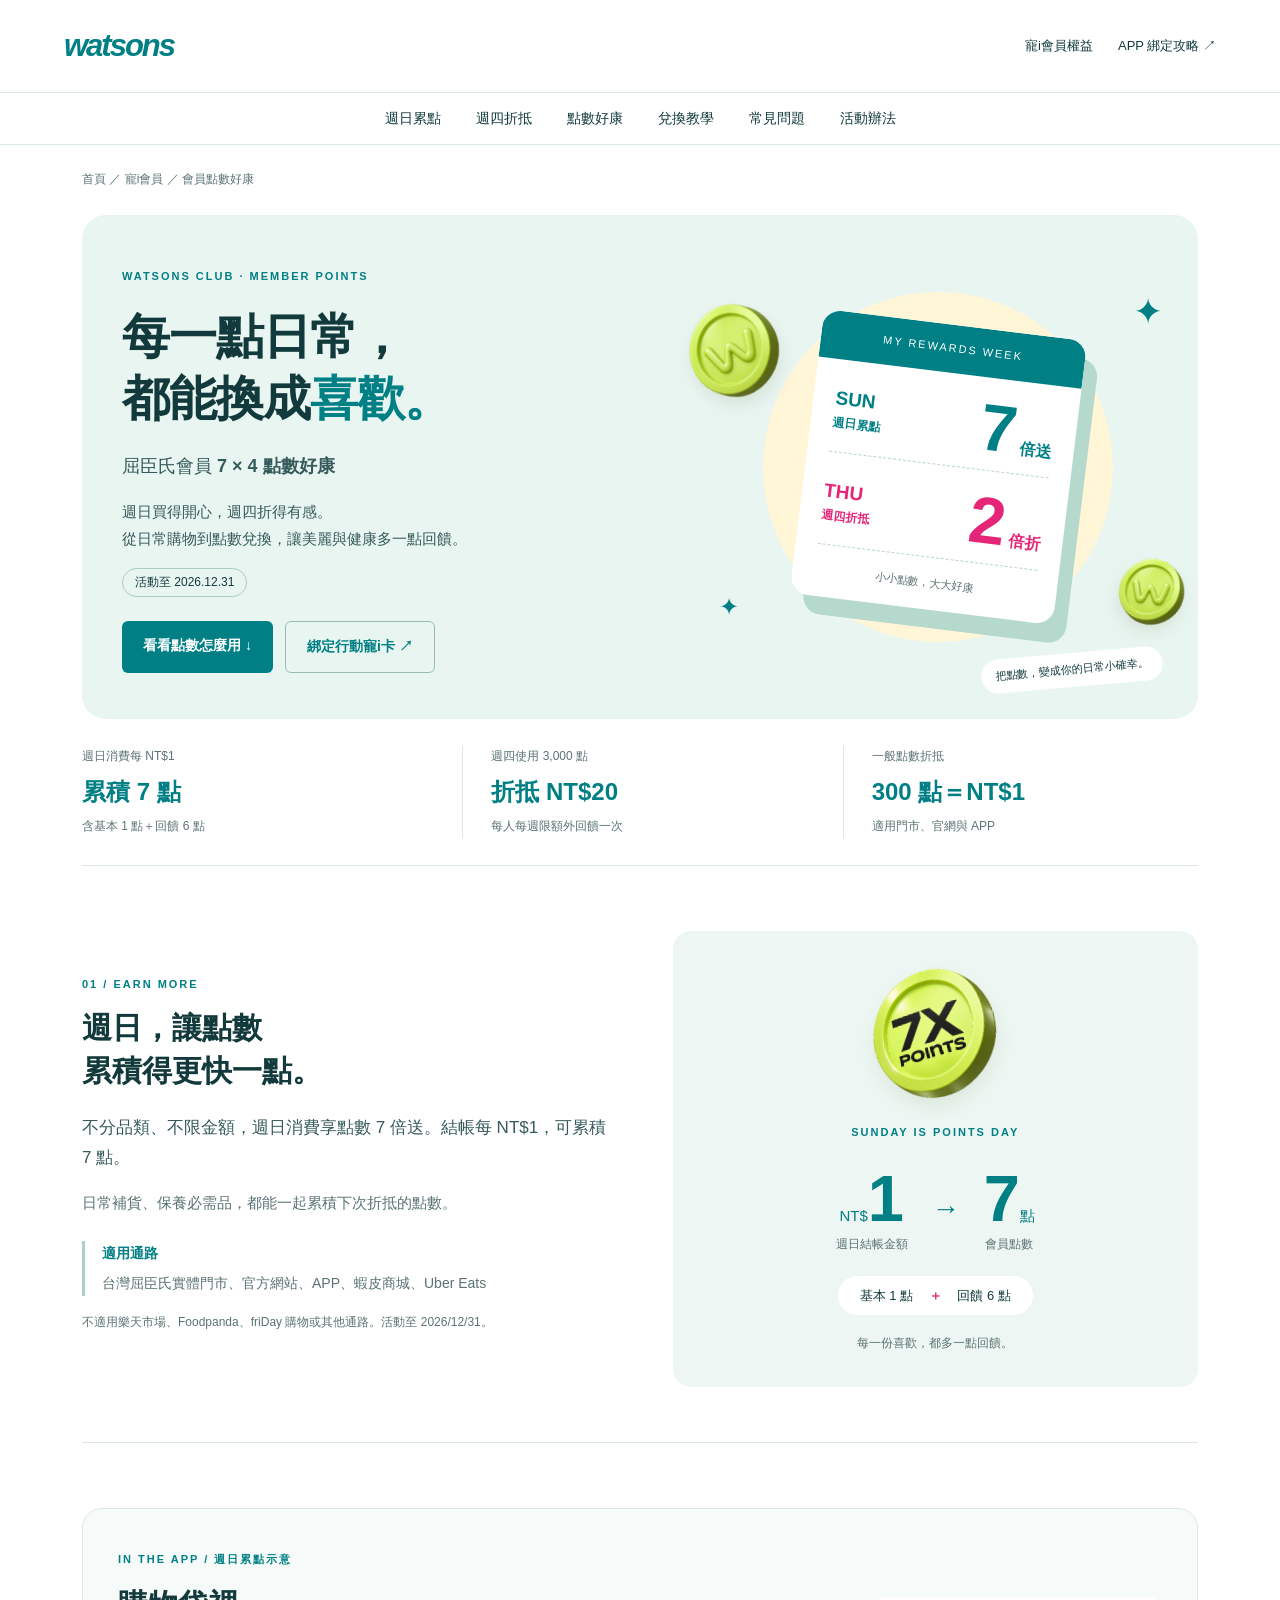
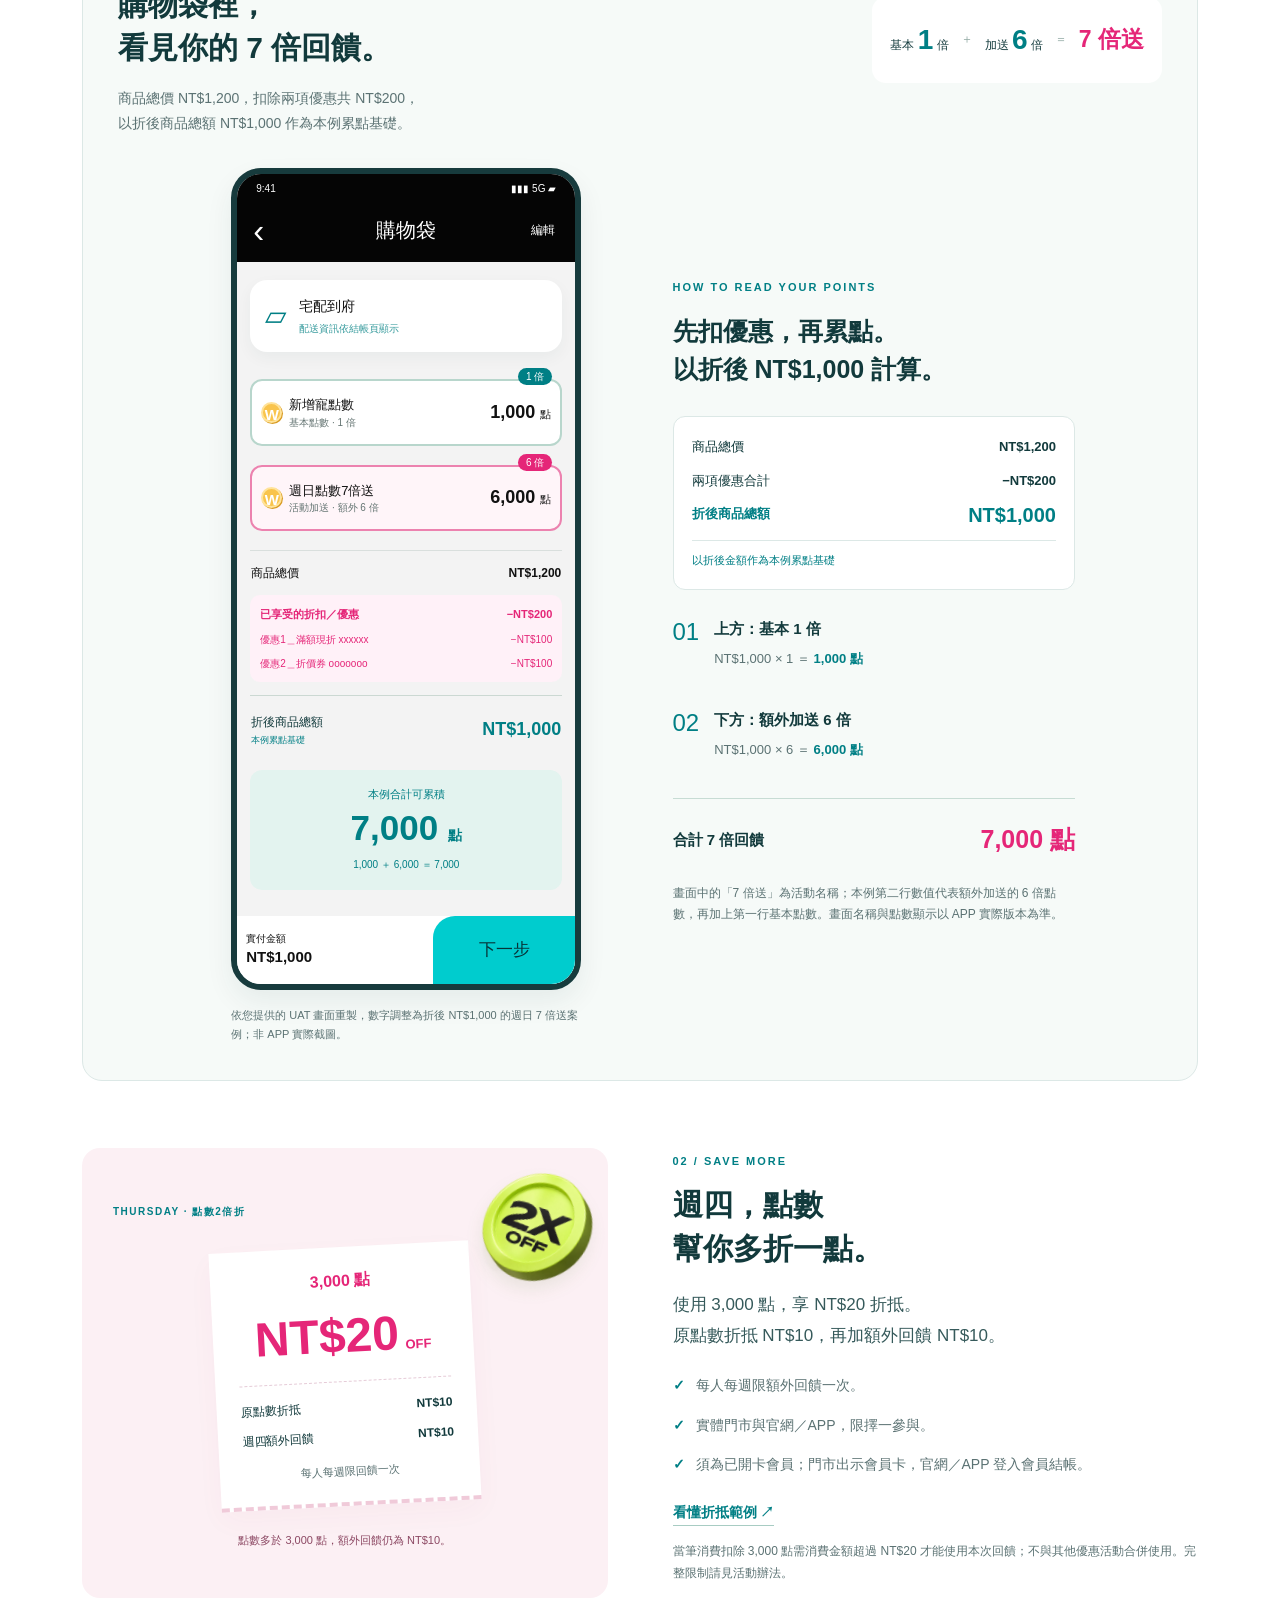
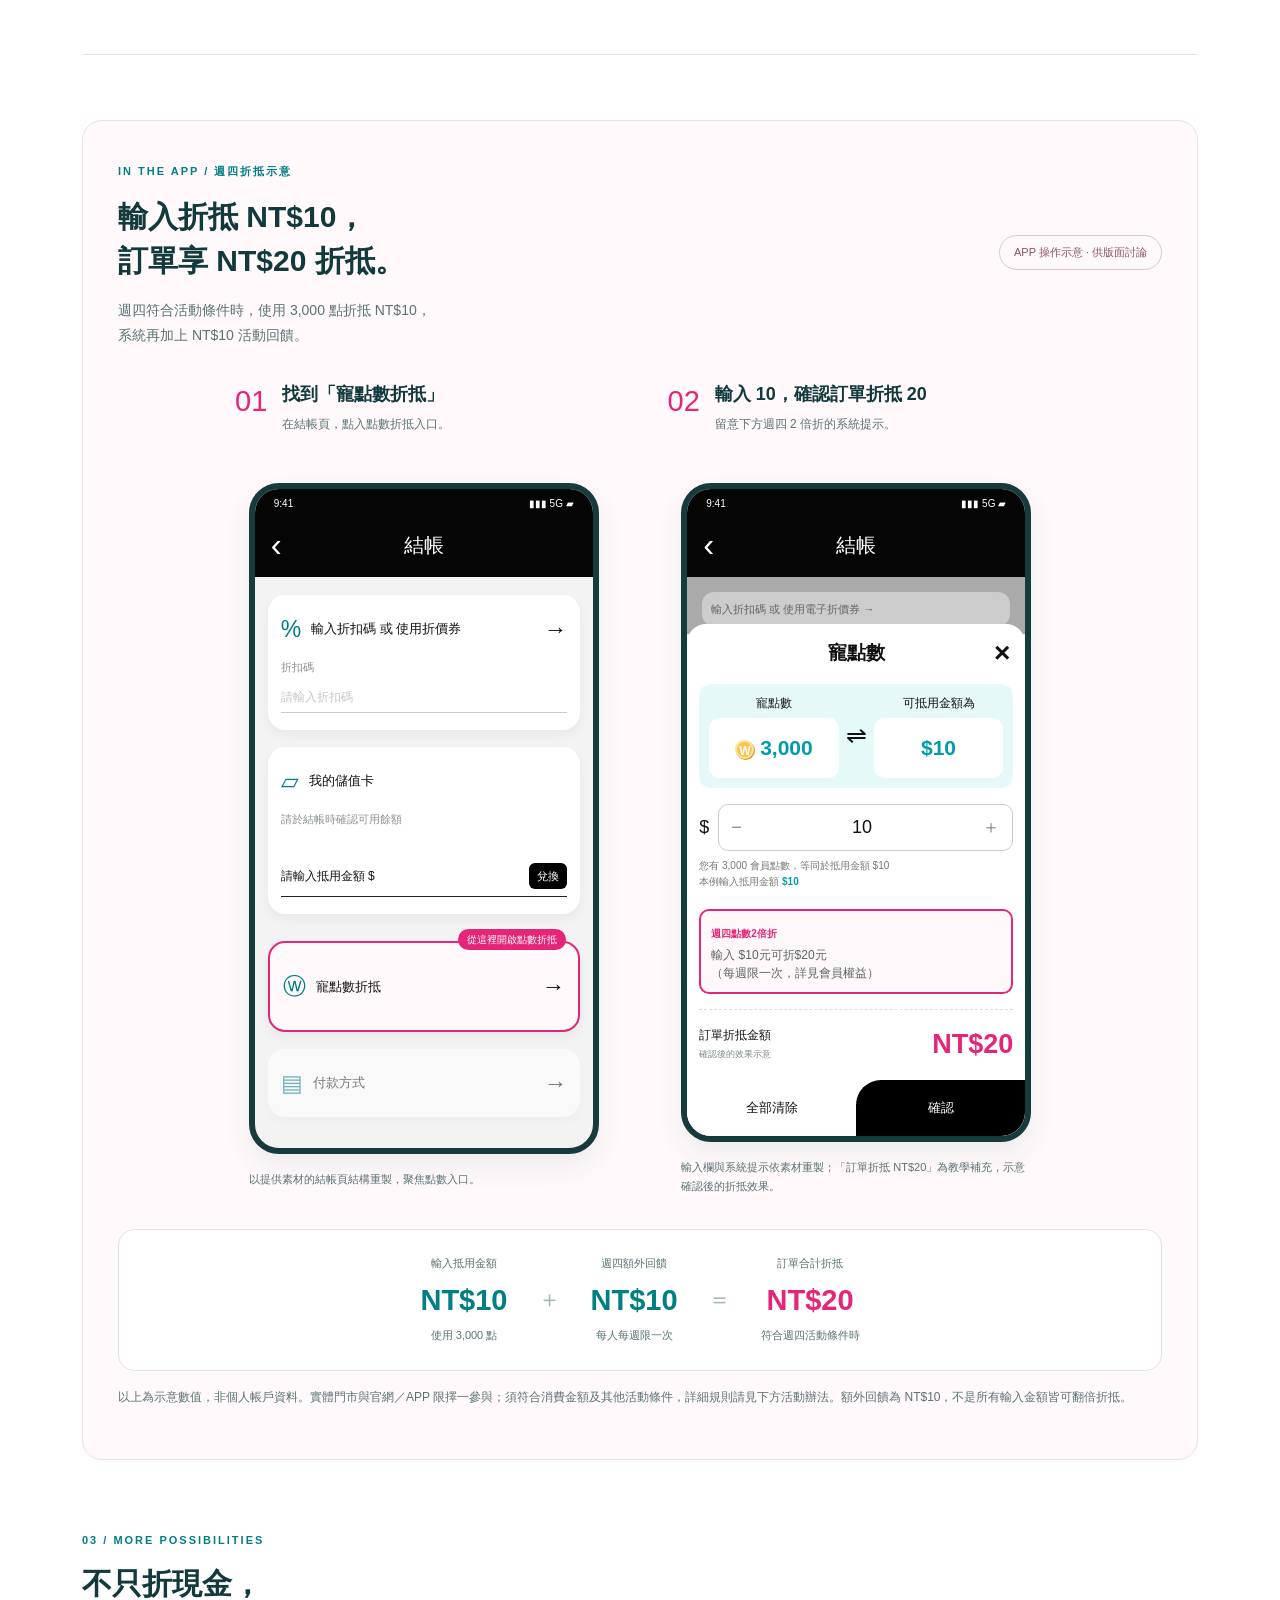
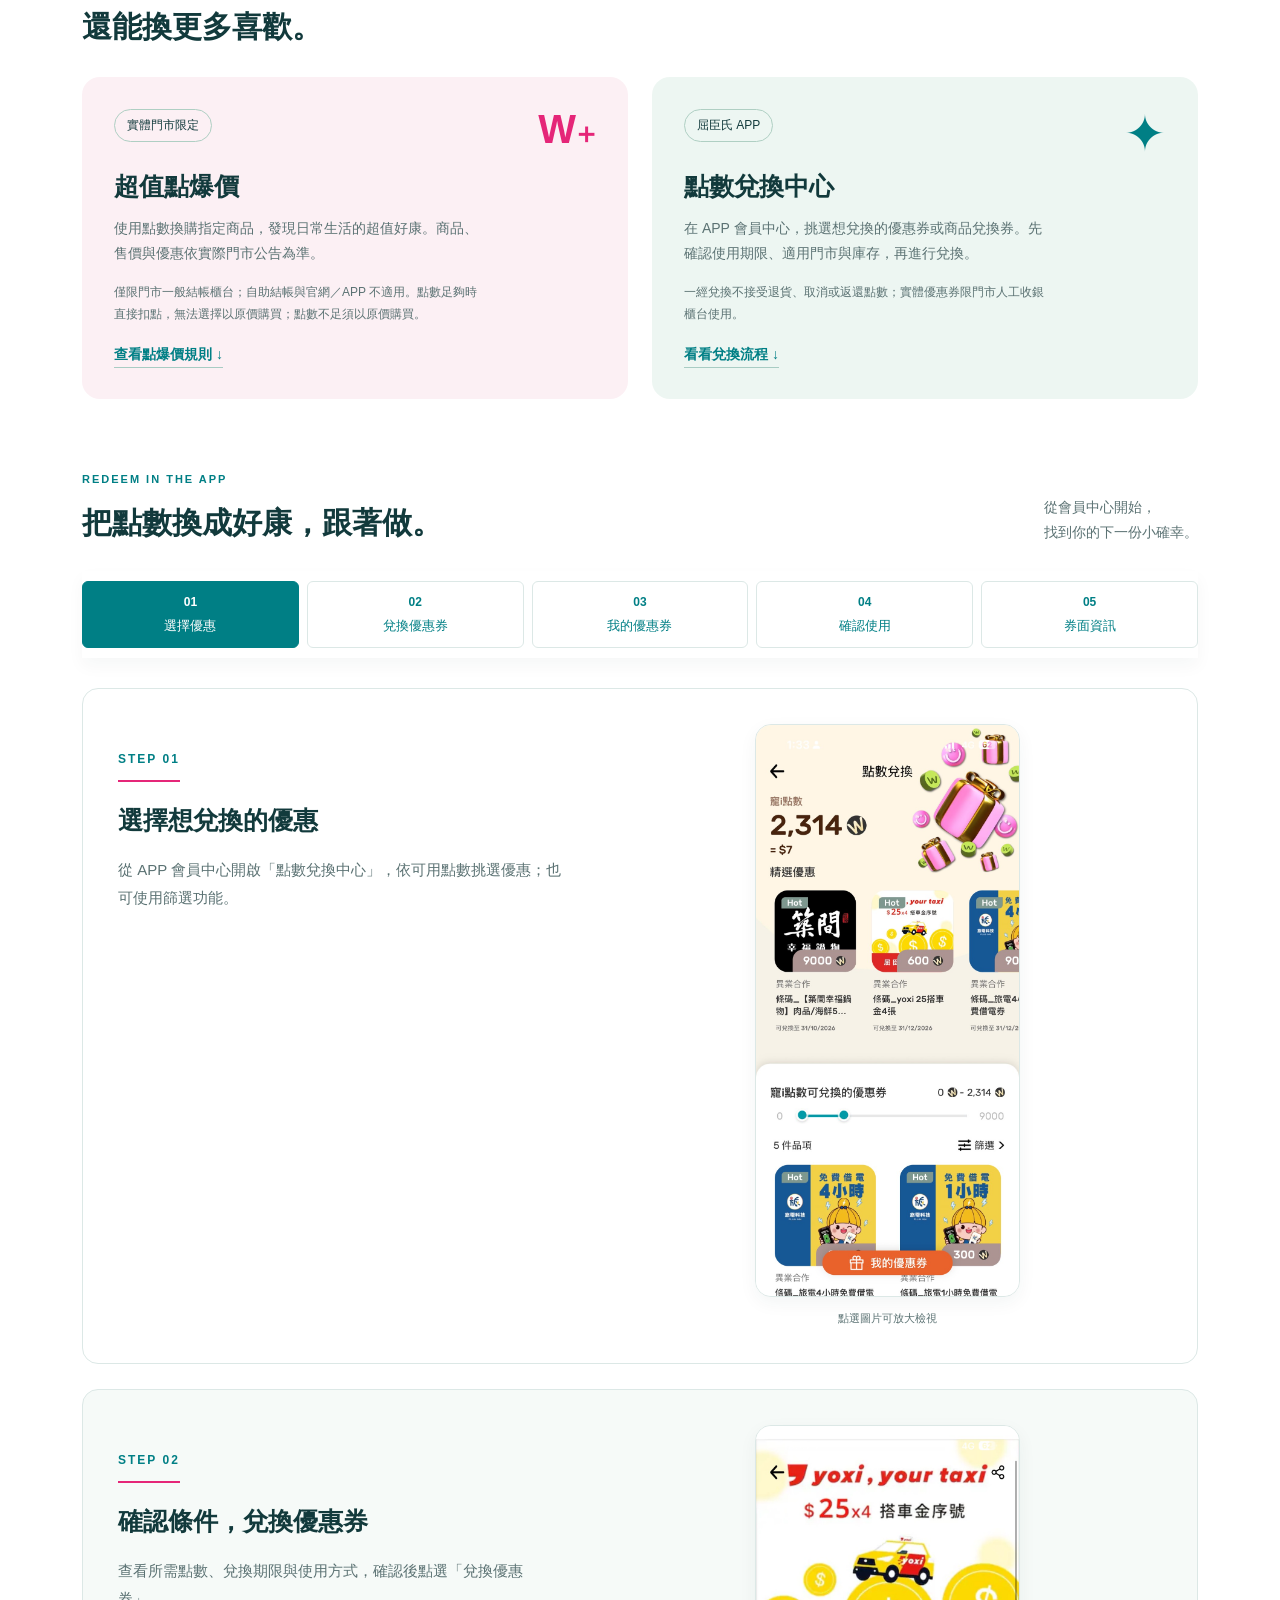
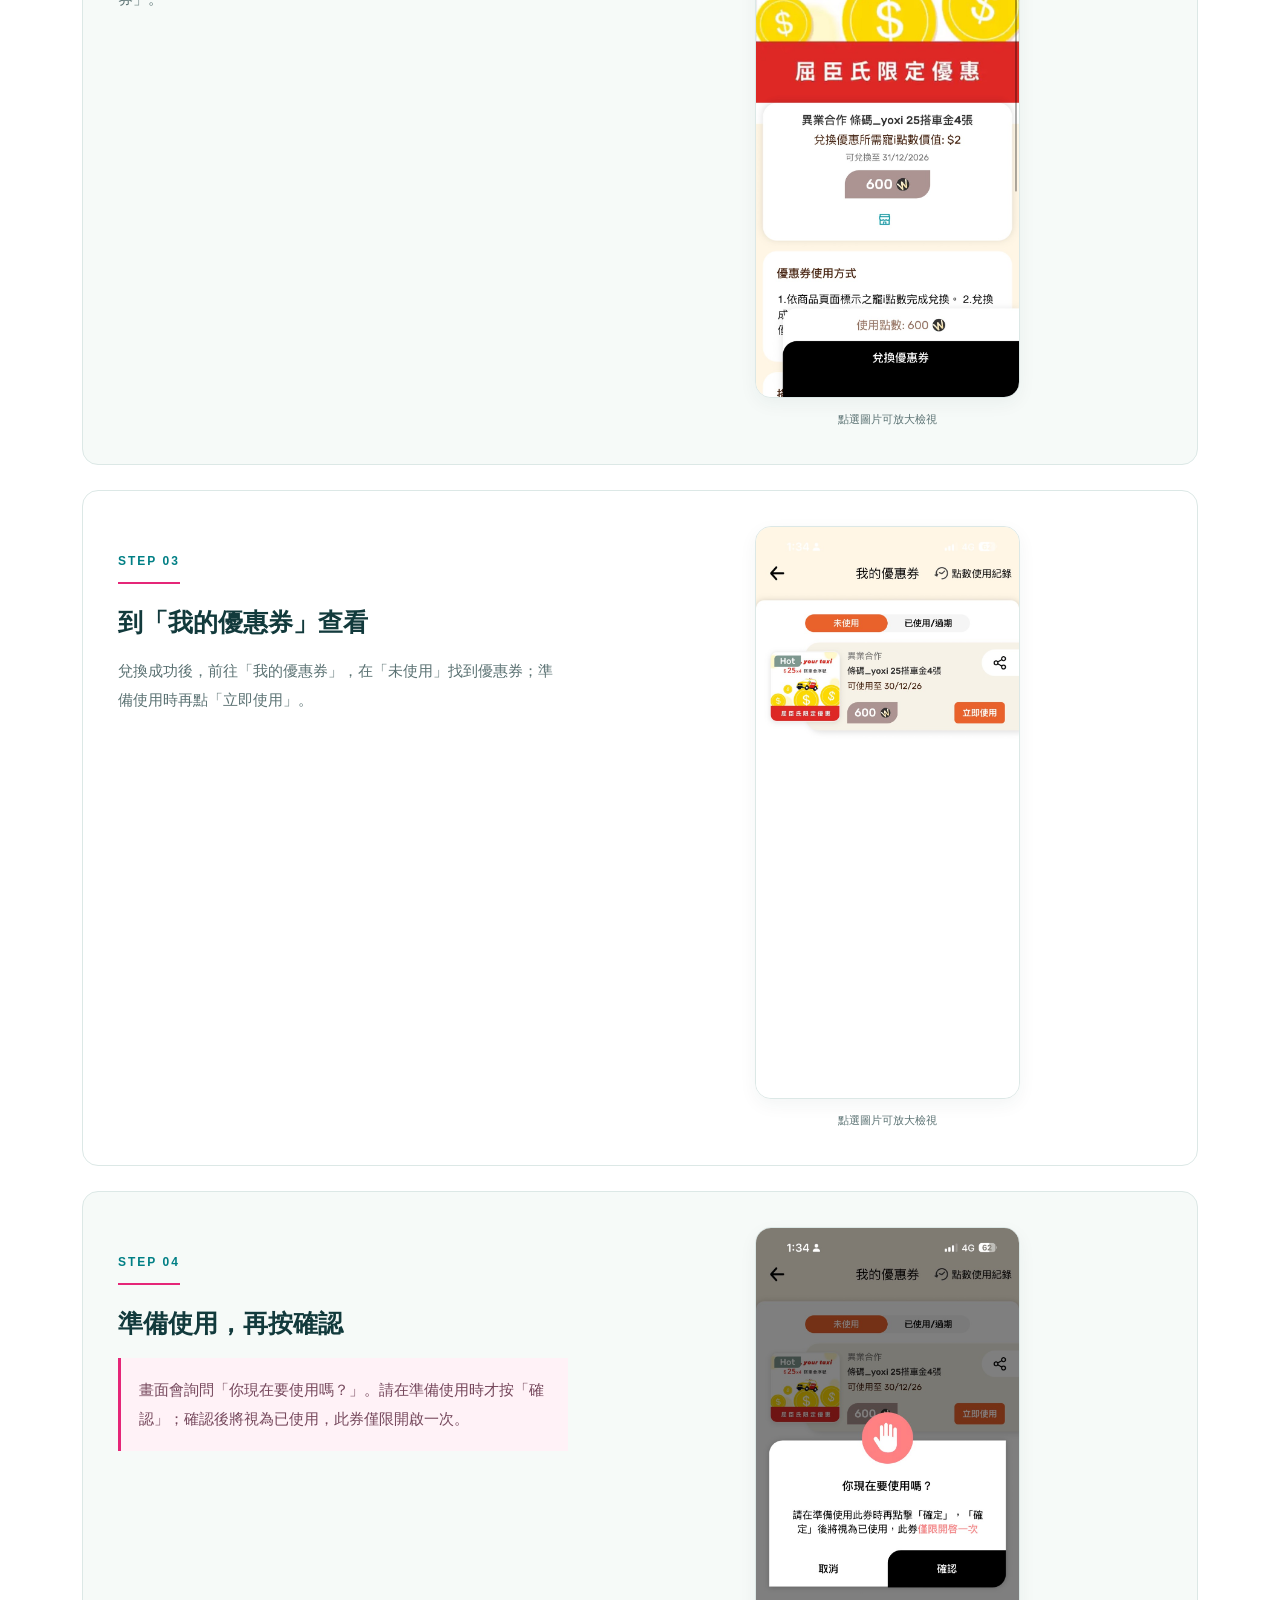
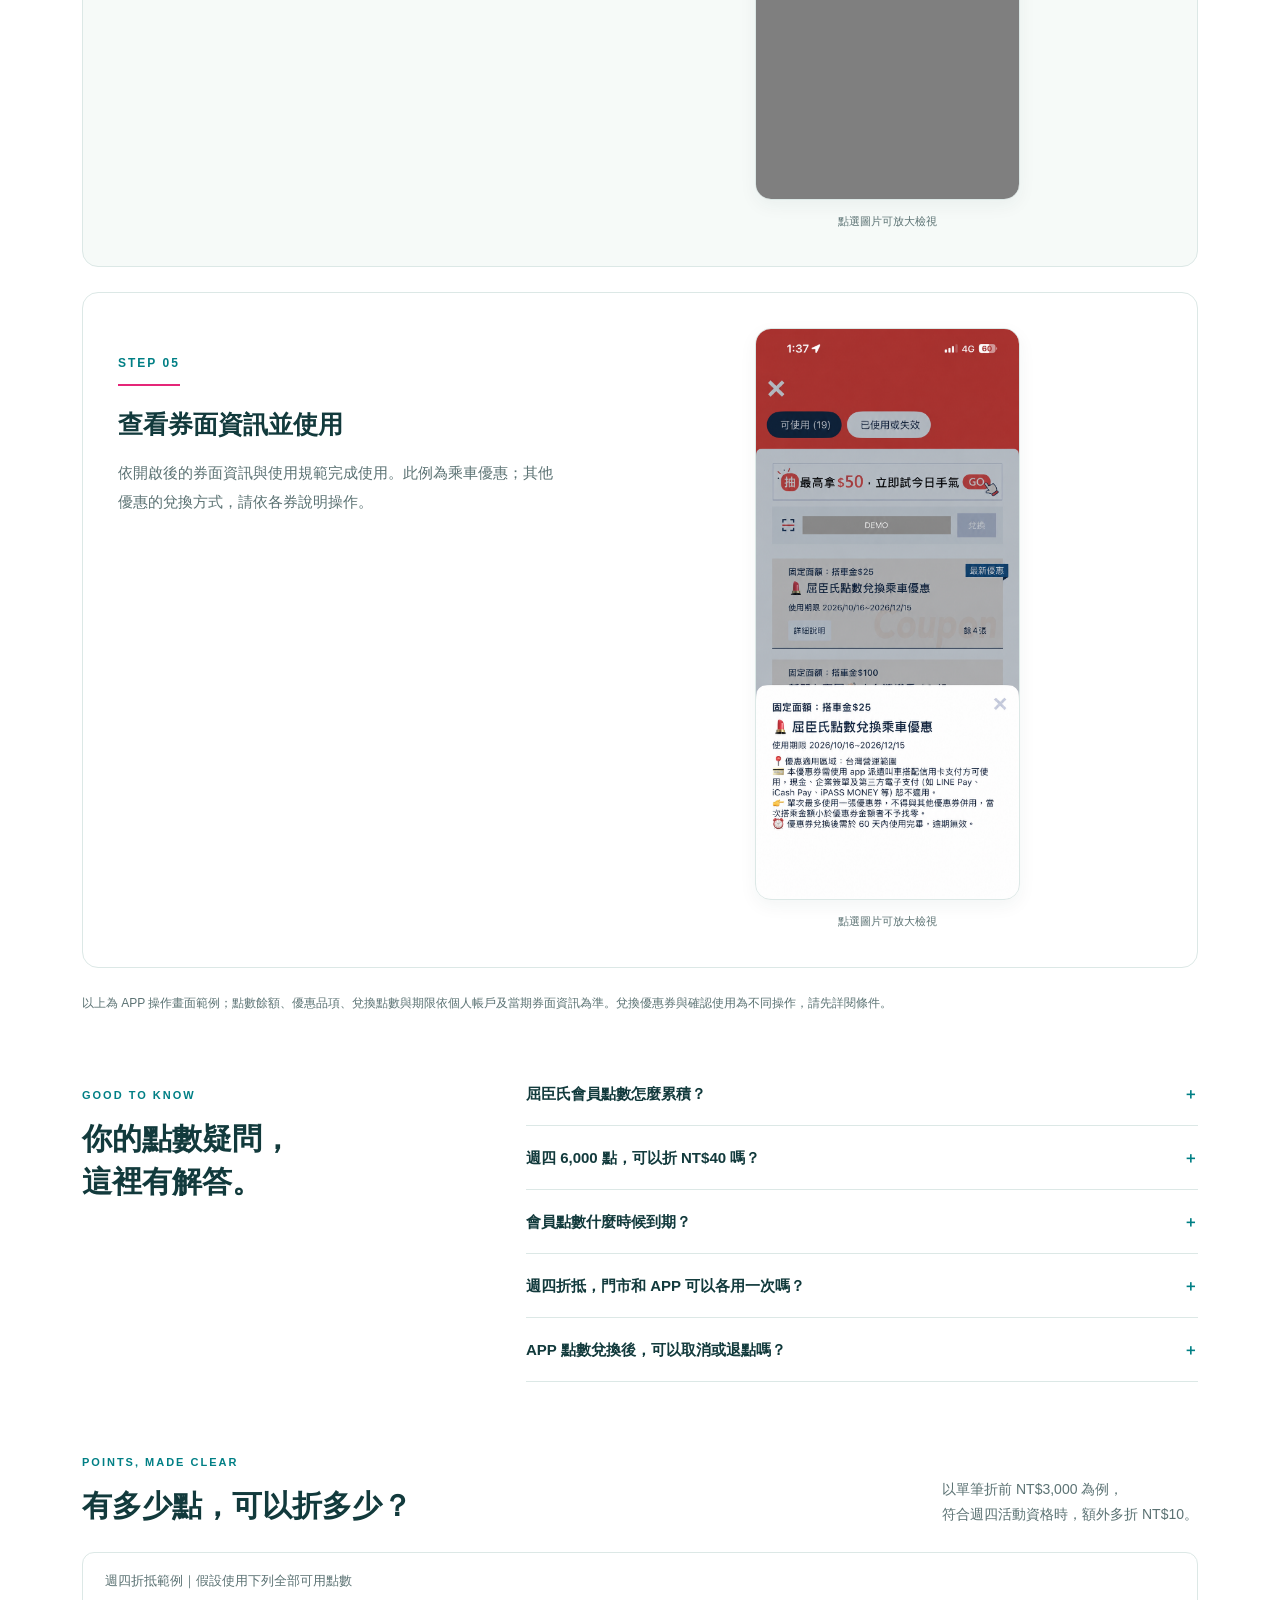
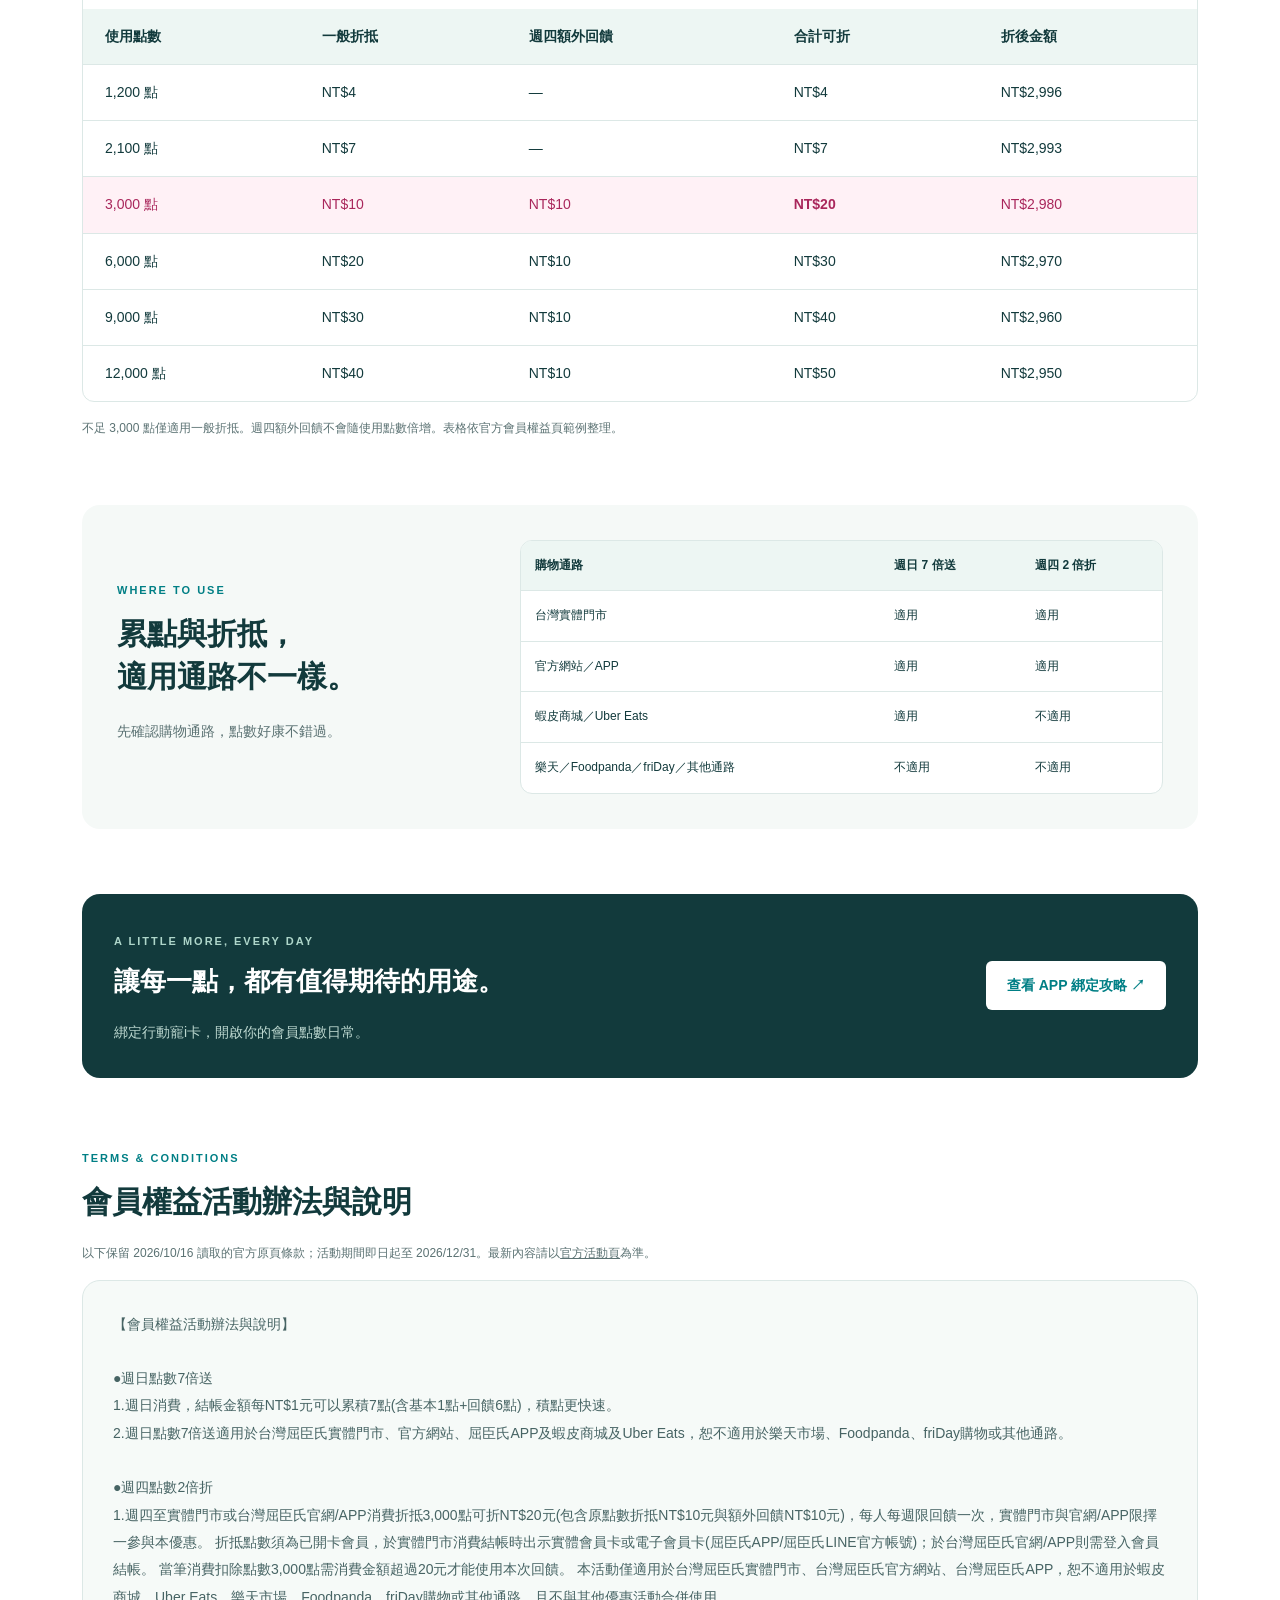
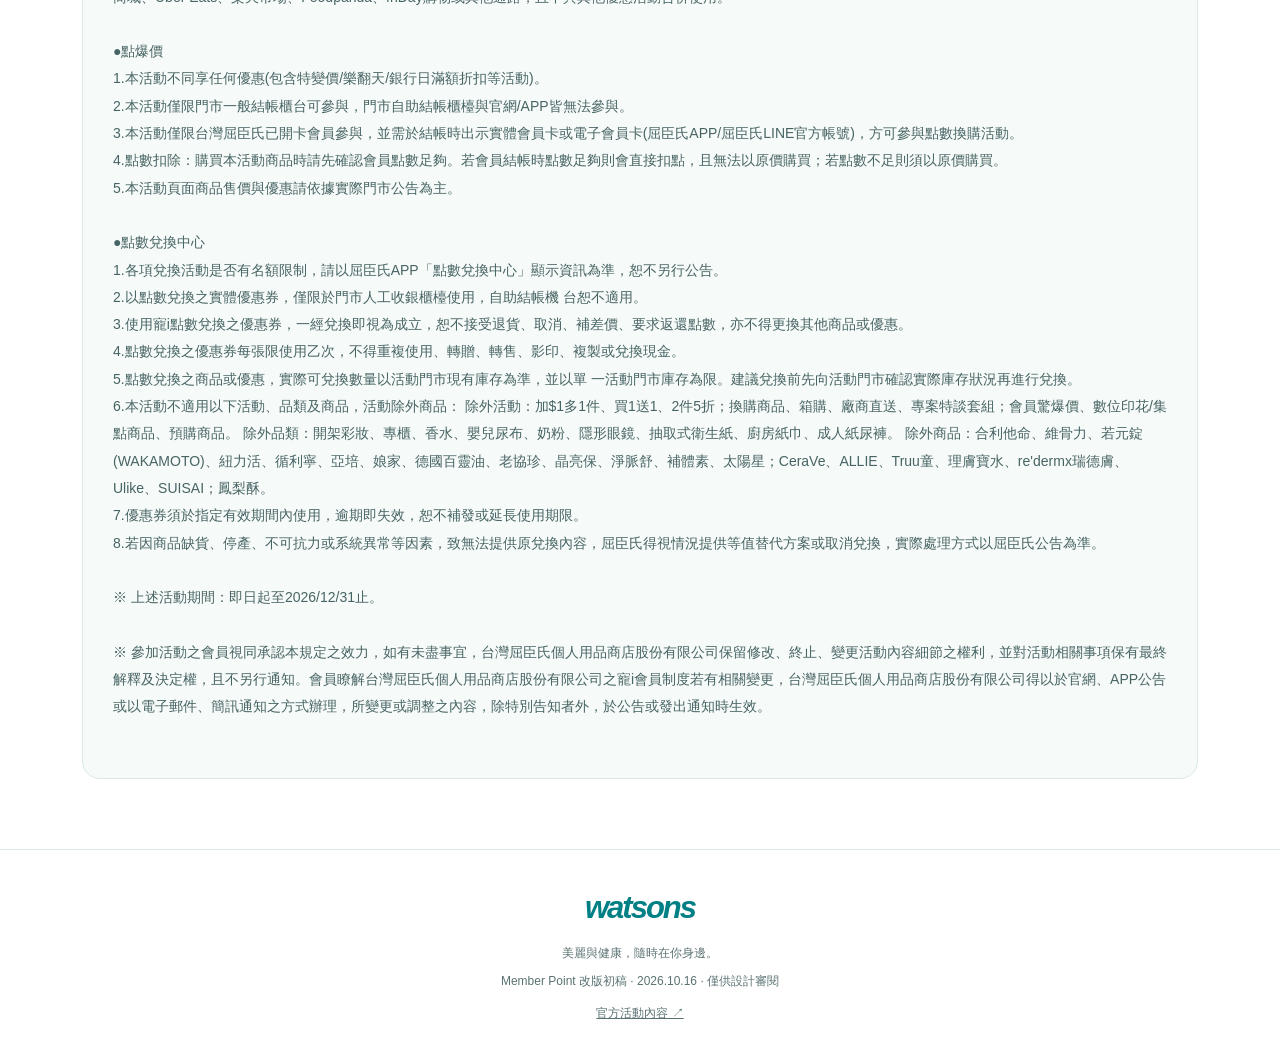
==== commit d5b41e88: "Use 3D lime reward coins and remove original campaign image reserve" ====
--- a/member-point/index.html
+++ b/member-point/index.html
@@ -1,17 +1,17 @@
 <!doctype html>
-<html lang="zh-Hant-TW"><head><meta charset="utf-8"><meta name="viewport" content="width=device-width,initial-scale=1"><meta name="robots" content="noindex,nofollow"><title>屈臣氏會員點數｜週日7倍送・週四2倍折｜初版預覽</title><meta name="description" content="看懂屈臣氏會員點數：週日每NT$1累積7點，週四3,000點折NT$20，還有門市點爆價與APP點數兌換中心。查看適用通路、使用流程與完整活動條款。"><link rel="stylesheet" href="styles.css"><link rel="stylesheet" href="app-tutorial.css"><link rel="stylesheet" href="round-example.css"><link rel="stylesheet" href="redemption-guide.css"><link rel="stylesheet" href="guide-waterfall.css"><script type="application/ld+json">{"@context": "https://schema.org", "@graph": [{"@type": "WebPage", "name": "屈臣氏會員點數｜週日7倍送・週四2倍折", "inLanguage": "zh-Hant-TW", "description": "屈臣氏會員點數活動、適用通路、折抵範例與APP點數兌換教學。", "isBasedOn": "https://www.watsons.com.tw/member-point"}, {"@type": "FAQPage", "mainEntity": [{"@type": "Question", "name": "屈臣氏會員點數怎麼累積？", "acceptedAnswer": {"@type": "Answer", "text": "一般消費結帳每 NT$1 累積 1 點。活動期間週日每 NT$1 累積 7 點，包含基本 1 點與回饋 6 點。適用通路請見上方比較。"}}, {"@type": "Question", "name": "週四 6,000 點，可以折 NT$40 嗎？", "acceptedAnswer": {"@type": "Answer", "text": "不可以。依官方範例，6,000 點的一般折抵為 NT$20，加上週四額外回饋 NT$10，合計折抵 NT$30。額外回饋每人每週限一次，且實體門市與官網／APP 限擇一參與。"}}, {"@type": "Question", "name": "會員點數什麼時候到期？", "acceptedAnswer": {"@type": "Answer", "text": "依官方寵i會員權益說明，當年累積的點數於隔年 11/30 到期歸零。請留意個人點數與官方公告。查看會員權益 ↗"}}, {"@type": "Question", "name": "週四折抵，門市和 APP 可以各用一次嗎？", "acceptedAnswer": {"@type": "Answer", "text": "不可以。每人每週限額外回饋一次，實體門市與官網／APP 限擇一參與；折抵須為已開卡會員。"}}, {"@type": "Question", "name": "APP 點數兌換後，可以取消或退點嗎？", "acceptedAnswer": {"@type": "Answer", "text": "使用點數兌換的優惠券，一經兌換即視為成立，不接受退貨、取消、補差價或返還點數，也不得更換其他商品或優惠。兌換前請確認券面條件與門市庫存。"}}]}]}</script></head>
+<html lang="zh-Hant-TW"><head><meta charset="utf-8"><meta name="viewport" content="width=device-width,initial-scale=1"><meta name="robots" content="noindex,nofollow"><title>屈臣氏會員點數｜週日7倍送・週四2倍折｜初版預覽</title><meta name="description" content="看懂屈臣氏會員點數：週日每NT$1累積7點，週四3,000點折NT$20，還有門市點爆價與APP點數兌換中心。查看適用通路、使用流程與完整活動條款。"><link rel="stylesheet" href="styles.css"><link rel="stylesheet" href="app-tutorial.css"><link rel="stylesheet" href="round-example.css"><link rel="stylesheet" href="redemption-guide.css"><link rel="stylesheet" href="guide-waterfall.css"><script type="application/ld+json">{"@context": "https://schema.org", "@graph": [{"@type": "WebPage", "name": "屈臣氏會員點數｜週日7倍送・週四2倍折", "inLanguage": "zh-Hant-TW", "description": "屈臣氏會員點數活動、適用通路、折抵範例與APP點數兌換教學。", "isBasedOn": "https://www.watsons.com.tw/member-point"}, {"@type": "FAQPage", "mainEntity": [{"@type": "Question", "name": "屈臣氏會員點數怎麼累積？", "acceptedAnswer": {"@type": "Answer", "text": "一般消費結帳每 NT$1 累積 1 點。活動期間週日每 NT$1 累積 7 點，包含基本 1 點與回饋 6 點。適用通路請見上方比較。"}}, {"@type": "Question", "name": "週四 6,000 點，可以折 NT$40 嗎？", "acceptedAnswer": {"@type": "Answer", "text": "不可以。依官方範例，6,000 點的一般折抵為 NT$20，加上週四額外回饋 NT$10，合計折抵 NT$30。額外回饋每人每週限一次，且實體門市與官網／APP 限擇一參與。"}}, {"@type": "Question", "name": "會員點數什麼時候到期？", "acceptedAnswer": {"@type": "Answer", "text": "依官方寵i會員權益說明，當年累積的點數於隔年 11/30 到期歸零。請留意個人點數與官方公告。查看會員權益 ↗"}}, {"@type": "Question", "name": "週四折抵，門市和 APP 可以各用一次嗎？", "acceptedAnswer": {"@type": "Answer", "text": "不可以。每人每週限額外回饋一次，實體門市與官網／APP 限擇一參與；折抵須為已開卡會員。"}}, {"@type": "Question", "name": "APP 點數兌換後，可以取消或退點嗎？", "acceptedAnswer": {"@type": "Answer", "text": "使用點數兌換的優惠券，一經兌換即視為成立，不接受退貨、取消、補差價或返還點數，也不得更換其他商品或優惠。兌換前請確認券面條件與門市庫存。"}}]}]}</script><link rel="stylesheet" href="coins.css"></head>
 <body><a class="skip" href="#main">跳到主要內容</a><header><a class="brand" href="https://www.watsons.com.tw/">watsons</a><div class="header-links"><a href="https://www.watsons.com.tw/member-benefits">寵i會員權益</a><a href="https://www.watsons.com.tw/member-icard">APP 綁定攻略 ↗</a></div></header>
 <nav class="nav" aria-label="本頁導覽"><div><a href="#earn">週日累點</a><a href="#redeem">週四折抵</a><a href="#rewards">點數好康</a><a href="#guide">兌換教學</a><a href="#faq">常見問題</a><a href="#terms">活動辦法</a></div></nav>
 <main id="main"><div class="crumb"><a href="https://www.watsons.com.tw/">首頁</a> ／ 寵i會員 ／ 會員點數好康</div>
-<section class="hero" aria-labelledby="title"><div class="hero-copy"><span class="eyebrow">WATSONS CLUB · MEMBER POINTS</span><h1 id="title">每一點日常，<br>都能換成<em>喜歡。</em></h1><p class="hero-sub">屈臣氏會員 <b>7 × 4 點數好康</b></p><p>週日買得開心，週四折得有感。<br>從日常購物到點數兌換，讓美麗與健康多一點回饋。</p><span class="pill">活動至 2026.12.31</span><div class="actions"><a class="button" href="#earn">看看點數怎麼用 ↓</a><a class="button secondary" href="https://www.watsons.com.tw/member-icard">綁定行動寵i卡 ↗</a></div></div><div class="hero-art" aria-label="週日點數7倍送，週四點數2倍折"><div class="orbit"></div><span class="art-star star1">✦</span><span class="art-star star2">✦</span><div class="calendar"><div class="calendar-top">MY REWARDS WEEK</div><div class="calendar-row"><span>SUN<small>週日累點</small></span><strong>7<small>倍送</small></strong></div><div class="calendar-row pink"><span>THU<small>週四折抵</small></span><strong>2<small>倍折</small></strong></div><div class="calendar-foot">小小點數，大大好康</div></div><div class="coin coin1">W</div><div class="coin coin2">＋</div><span class="art-tag">把點數，變成你的日常小確幸。</span></div></section>
+<section class="hero" aria-labelledby="title"><div class="hero-copy"><span class="eyebrow">WATSONS CLUB · MEMBER POINTS</span><h1 id="title">每一點日常，<br>都能換成<em>喜歡。</em></h1><p class="hero-sub">屈臣氏會員 <b>7 × 4 點數好康</b></p><p>週日買得開心，週四折得有感。<br>從日常購物到點數兌換，讓美麗與健康多一點回饋。</p><span class="pill">活動至 2026.12.31</span><div class="actions"><a class="button" href="#earn">看看點數怎麼用 ↓</a><a class="button secondary" href="https://www.watsons.com.tw/member-icard">綁定行動寵i卡 ↗</a></div></div><div class="hero-art" aria-label="週日點數7倍送，週四點數2倍折"><div class="orbit"></div><span class="art-star star1">✦</span><span class="art-star star2">✦</span><div class="calendar"><div class="calendar-top">MY REWARDS WEEK</div><div class="calendar-row"><span>SUN<small>週日累點</small></span><strong>7<small>倍送</small></strong></div><div class="calendar-row pink"><span>THU<small>週四折抵</small></span><strong>2<small>倍折</small></strong></div><div class="calendar-foot">小小點數，大大好康</div></div><img class="coin coin1" src="assets/coin-w-3d.png" alt="" width="1328" height="1184"><img class="coin coin2" src="assets/coin-w-3d.png" alt="" width="1328" height="1184"><span class="art-tag">把點數，變成你的日常小確幸。</span></div></section>
 <div class="facts"><div><small>週日消費每 NT$1</small><strong>累積 7 點</strong><span>含基本 1 點＋回饋 6 點</span></div><div><small>週四使用 3,000 點</small><strong>折抵 NT$20</strong><span>每人每週限額外回饋一次</span></div><div><small>一般點數折抵</small><strong>300 點＝NT$1</strong><span>適用門市、官網與 APP</span></div></div>
-<section id="earn" class="feature"><div class="feature-copy"><span class="eyebrow">01 / EARN MORE</span><h2>週日，讓點數<br>累積得更快一點。</h2><p class="lead">不分品類、不限金額，週日消費享點數 7 倍送。結帳每 NT$1，可累積 7 點。</p><p>日常補貨、保養必需品，都能一起累積下次折抵的點數。</p><div class="channel"><b>適用通路</b><p>台灣屈臣氏實體門市、官方網站、APP、蝦皮商城、Uber Eats</p></div><p class="fine">不適用樂天市場、Foodpanda、friDay 購物或其他通路。活動至 2026/12/31。</p></div><div class="earn-visual"><span class="eyebrow">SUNDAY IS POINTS DAY</span><div class="equation"><span>NT$<b>1</b><small>週日結帳金額</small></span><i>→</i><span><b>7</b>點<small>會員點數</small></span></div><div class="visual-note">基本 1 點 <b>＋</b> 回饋 6 點</div><p>每一份喜歡，都多一點回饋。</p></div></section>
+<section id="earn" class="feature"><div class="feature-copy"><span class="eyebrow">01 / EARN MORE</span><h2>週日，讓點數<br>累積得更快一點。</h2><p class="lead">不分品類、不限金額，週日消費享點數 7 倍送。結帳每 NT$1，可累積 7 點。</p><p>日常補貨、保養必需品，都能一起累積下次折抵的點數。</p><div class="channel"><b>適用通路</b><p>台灣屈臣氏實體門市、官方網站、APP、蝦皮商城、Uber Eats</p></div><p class="fine">不適用樂天市場、Foodpanda、friDay 購物或其他通路。活動至 2026/12/31。</p></div><div class="earn-visual"><img class="offer-coin earn-coin" src="assets/coin-7x-3d.png" alt="7倍送立體點數金幣" width="1328" height="1184"><span class="eyebrow">SUNDAY IS POINTS DAY</span><div class="equation"><span>NT$<b>1</b><small>週日結帳金額</small></span><i>→</i><span><b>7</b>點<small>會員點數</small></span></div><div class="visual-note">基本 1 點 <b>＋</b> 回饋 6 點</div><p>每一份喜歡，都多一點回饋。</p></div></section>
 
 <section id="sunday-app" class="app-tutorial sunday-tutorial" aria-labelledby="sunday-app-title">
 <div class="app-tutorial-heading"><div><span class="eyebrow">IN THE APP / 週日累點示意</span><h2 id="sunday-app-title">購物袋裡，<br>看見你的 7 倍回饋。</h2><p>商品總價 NT$1,200，扣除兩項優惠共 NT$200，<br>以折後商品總額 NT$1,000 作為本例累點基礎。</p></div><div class="sum-badge"><span>基本 <b>1</b> 倍</span><i>＋</i><span>加送 <b>6</b> 倍</span><i>＝</i><strong>7 倍送</strong></div></div>
 <div class="sunday-demo-grid"><figure class="app-figure"><div class="app-screen sunday-screen" role="img" aria-label="APP購物袋示意：商品總價1,200元，滿額現折100元、折價券100元，折後商品總額1,000元；新增寵點數1,000點為基本1倍，週日活動加送6,000點為額外6倍，合計7,000點"><div class="app-status"><span>9:41</span><span>▮▮▮ 5G ▰</span></div><div class="app-topbar"><span>‹</span><b>購物袋</b><span>編輯</span></div><div class="app-body"><div class="delivery-preview"><span>▱</span><div>宅配到府<small>配送資訊依結帳頁顯示</small></div></div><div class="app-points-row"><span class="point-mark">W</span><div>新增寵點數<small>基本點數 · 1 倍</small></div><strong>1,000 <small>點</small></strong><span class="app-callout">1 倍</span></div><div class="app-points-row bonus"><span class="point-mark">W</span><div>週日點數7倍送<small>活動加送 · 額外 6 倍</small></div><strong>6,000 <small>點</small></strong><span class="app-callout">6 倍</span></div><div class="app-order-summary"><div class="app-subtotal original-price"><span>商品總價</span><b>NT$1,200</b></div><div class="app-discounts"><div class="discounts-title"><b>已享受的折扣／優惠</b><strong>−NT$200</strong></div><div><span>優惠1＿滿額現折 xxxxxx</span><span>−NT$100</span></div><div><span>優惠2＿折價券 ooooooo</span><span>−NT$100</span></div></div><div class="app-subtotal after-discount"><span>折後商品總額<small>本例累點基礎</small></span><b>NT$1,000</b></div></div><div class="points-total"><span>本例合計可累積</span><strong>7,000 <small>點</small></strong><small>1,000 ＋ 6,000 ＝ 7,000</small></div></div><div class="app-checkout"><span>實付金額 <b>NT$1,000</b></span><span>下一步</span></div></div><figcaption>依您提供的 UAT 畫面重製，數字調整為折後 NT$1,000 的週日 7 倍送案例；非 APP 實際截圖。</figcaption></figure><div class="app-explainer"><span class="eyebrow">HOW TO READ YOUR POINTS</span><h3>先扣優惠，再累點。<br>以折後 NT$1,000 計算。</h3><div class="earning-basis"><span>商品總價</span><b>NT$1,200</b><span>兩項優惠合計</span><b>−NT$200</b><span>折後商品總額</span><strong>NT$1,000</strong><p>以折後金額作為本例累點基礎</p></div><div class="point-breakdown"><div><span class="breakdown-number">01</span><div><b>上方：基本 1 倍</b><p>NT$1,000 × 1 ＝ <strong>1,000 點</strong></p></div></div><div><span class="breakdown-number">02</span><div><b>下方：額外加送 6 倍</b><p>NT$1,000 × 6 ＝ <strong>6,000 點</strong></p></div></div><div class="breakdown-total"><b>合計 7 倍回饋</b><strong>7,000 點</strong></div></div><p class="fine">畫面中的「7 倍送」為活動名稱；本例第二行數值代表額外加送的 6 倍點數，再加上第一行基本點數。畫面名稱與點數顯示以 APP 實際版本為準。</p></div></div></section>
 
-<section id="redeem" class="feature reverse"><div class="feature-copy"><span class="eyebrow">02 / SAVE MORE</span><h2>週四，點數<br>幫你多折一點。</h2><p class="lead">使用 3,000 點，享 NT$20 折抵。<br>原點數折抵 NT$10，再加額外回饋 NT$10。</p><ul class="check"><li>每人每週限額外回饋一次。</li><li>實體門市與官網／APP，限擇一參與。</li><li>須為已開卡會員；門市出示會員卡，官網／APP 登入會員結帳。</li></ul><a class="text-link" href="#examples">看懂折抵範例 ↗</a><p class="fine">當筆消費扣除 3,000 點需消費金額超過 NT$20 才能使用本次回饋；不與其他優惠活動合併使用。完整限制請見活動辦法。</p></div><div class="redeem-visual"><span class="eyebrow">THURSDAY · 點數2倍折</span><div class="receipt"><span>3,000 點</span><strong>NT$20<span>OFF</span></strong><div><span>原點數折抵</span><b>NT$10</b></div><div><span>週四額外回饋</span><b>NT$10</b></div><p>每人每週限回饋一次</p></div><span class="receipt-caption">點數多於 3,000 點，額外回饋仍為 NT$10。</span></div></section>
+<section id="redeem" class="feature reverse"><div class="feature-copy"><span class="eyebrow">02 / SAVE MORE</span><h2>週四，點數<br>幫你多折一點。</h2><p class="lead">使用 3,000 點，享 NT$20 折抵。<br>原點數折抵 NT$10，再加額外回饋 NT$10。</p><ul class="check"><li>每人每週限額外回饋一次。</li><li>實體門市與官網／APP，限擇一參與。</li><li>須為已開卡會員；門市出示會員卡，官網／APP 登入會員結帳。</li></ul><a class="text-link" href="#examples">看懂折抵範例 ↗</a><p class="fine">當筆消費扣除 3,000 點需消費金額超過 NT$20 才能使用本次回饋；不與其他優惠活動合併使用。完整限制請見活動辦法。</p></div><div class="redeem-visual"><img class="offer-coin redeem-coin" src="assets/coin-2x-3d.png" alt="2倍折立體點數金幣" width="1254" height="1254"><span class="eyebrow">THURSDAY · 點數2倍折</span><div class="receipt"><span>3,000 點</span><strong>NT$20<span>OFF</span></strong><div><span>原點數折抵</span><b>NT$10</b></div><div><span>週四額外回饋</span><b>NT$10</b></div><p>每人每週限回饋一次</p></div><span class="receipt-caption">點數多於 3,000 點，額外回饋仍為 NT$10。</span></div></section>
 
 <section id="thursday-app" class="app-tutorial thursday-tutorial" aria-labelledby="thursday-app-title"><div class="app-tutorial-heading"><div><span class="eyebrow">IN THE APP / 週四折抵示意</span><h2 id="thursday-app-title">輸入折抵 NT$10，<br>訂單享 NT$20 折抵。</h2><p>週四符合活動條件時，使用 3,000 點折抵 NT$10，<br>系統再加上 NT$10 活動回饋。</p></div><span class="app-demo-label">APP 操作示意 · 供版面討論</span></div>
 <div class="thursday-demo-grid"><figure class="app-figure"><div class="step-title"><span>01</span><div><h3>找到「寵點數折抵」</h3><p>在結帳頁，點入點數折抵入口。</p></div></div><div class="app-screen entry-screen" role="img" aria-label="APP結帳頁示意，框選寵點數折抵入口"><div class="app-status"><span>9:41</span><span>▮▮▮ 5G ▰</span></div><div class="app-topbar"><span>‹</span><b>結帳</b><span></span></div><div class="app-body"><div class="checkout-card"><div class="mock-card-line"><span class="mock-icon">%</span><b>輸入折扣碼 或 使用折價券</b><span>→</span></div><span class="mock-muted">折扣碼</span><div class="mock-placeholder">請輸入折扣碼</div></div><div class="checkout-card balance-card"><div class="mock-card-line"><span class="mock-icon">▱</span><b>我的儲值卡</b></div><span class="mock-muted">請於結帳時確認可用餘額</span><div class="mock-balance-input">請輸入抵用金額 $ <span>兌換</span></div></div><div class="checkout-card points-entry"><div class="mock-card-line"><span class="mock-icon">ⓦ</span><b>寵點數折抵</b><span>→</span></div><span class="entry-hint">從這裡開啟點數折抵</span></div><div class="checkout-card muted-card"><div class="mock-card-line"><span class="mock-icon">▤</span><b>付款方式</b><span>→</span></div></div></div></div><figcaption>以提供素材的結帳頁結構重製，聚焦點數入口。</figcaption></figure>
@@ -21,7 +21,7 @@
 
 
 <section id="rewards"><span class="eyebrow">03 / MORE POSSIBILITIES</span><h2>不只折現金，<br>還能換更多喜歡。</h2><div class="reward-grid"><article class="reward-card rose"><span class="label">實體門市限定</span><div class="reward-icon" aria-hidden="true">W<span>＋</span></div><h3>超值點爆價</h3><p>使用點數換購指定商品，發現日常生活的超值好康。商品、售價與優惠依實際門市公告為準。</p><p class="fine">僅限門市一般結帳櫃台；自助結帳與官網／APP 不適用。點數足夠時直接扣點，無法選擇以原價購買；點數不足須以原價購買。</p><a class="text-link" href="#terms">查看點爆價規則 ↓</a></article><article class="reward-card mint"><span class="label">屈臣氏 APP</span><div class="gift-icon" aria-hidden="true">✦</div><h3>點數兌換中心</h3><p>在 APP 會員中心，挑選想兌換的優惠券或商品兌換券。先確認使用期限、適用門市與庫存，再進行兌換。</p><p class="fine">一經兌換不接受退貨、取消或返還點數；實體優惠券限門市人工收銀櫃台使用。</p><a class="text-link" href="#guide">看看兌換流程 ↓</a></article></div></section>
-<section id="guide"><div class="section-head"><div><span class="eyebrow">REDEEM IN THE APP</span><h2>把點數換成好康，跟著做。</h2></div><p>從會員中心開始，<br>找到你的下一份小確幸。</p></div><nav class="redemption-nav" aria-label="點數兌換操作步驟"><a href="#redeem-step-1" aria-current="step"><b>01</b>選擇優惠</a><a href="#redeem-step-2"><b>02</b>兌換優惠券</a><a href="#redeem-step-3"><b>03</b>我的優惠券</a><a href="#redeem-step-4"><b>04</b>確認使用</a><a href="#redeem-step-5"><b>05</b>券面資訊</a></nav><ol class="steps redemption-steps"><li id="redeem-step-1"><div class="redemption-copy"><span class="redemption-number">STEP 01</span><h3>選擇想兌換的優惠</h3><p>從 APP 會員中心開啟「點數兌換中心」，依可用點數挑選優惠；也可使用篩選功能。</p></div><figure><a href="assets/redeem-step-1.jpg" target="_blank" rel="noopener" aria-label="放大檢視步驟1：點數兌換中心，可用點數與優惠商品列表"><img src="assets/redeem-step-1.jpg" alt="步驟1：點數兌換中心，可用點數與優惠商品列表" loading="lazy" width="869" height="1884"></a><figcaption>點選圖片可放大檢視</figcaption></figure></li><li id="redeem-step-2"><div class="redemption-copy"><span class="redemption-number">STEP 02</span><h3>確認條件，兌換優惠券</h3><p>查看所需點數、兌換期限與使用方式，確認後點選「兌換優惠券」。</p></div><figure><a href="assets/redeem-step-2.jpg" target="_blank" rel="noopener" aria-label="放大檢視步驟2：優惠詳情頁，600點與兌換優惠券按鈕"><img src="assets/redeem-step-2.jpg" alt="步驟2：優惠詳情頁，600點與兌換優惠券按鈕" loading="lazy" width="869" height="1884"></a><figcaption>點選圖片可放大檢視</figcaption></figure></li><li id="redeem-step-3"><div class="redemption-copy"><span class="redemption-number">STEP 03</span><h3>到「我的優惠券」查看</h3><p>兌換成功後，前往「我的優惠券」，在「未使用」找到優惠券；準備使用時再點「立即使用」。</p></div><figure><a href="assets/redeem-step-3.jpg" target="_blank" rel="noopener" aria-label="放大檢視步驟3：我的優惠券未使用列表與立即使用按鈕"><img src="assets/redeem-step-3.jpg" alt="步驟3：我的優惠券未使用列表與立即使用按鈕" loading="lazy" width="869" height="1884"></a><figcaption>點選圖片可放大檢視</figcaption></figure></li><li id="redeem-step-4"><div class="redemption-copy"><span class="redemption-number">STEP 04</span><h3>準備使用，再按確認</h3><p>畫面會詢問「你現在要使用嗎？」。請在準備使用時才按「確認」；確認後將視為已使用，此券僅限開啟一次。</p></div><figure><a href="assets/redeem-step-4.jpg" target="_blank" rel="noopener" aria-label="放大檢視步驟4：使用前確認提示，確認後視為已使用且僅限開啟一次"><img src="assets/redeem-step-4.jpg" alt="步驟4：使用前確認提示，確認後視為已使用且僅限開啟一次" loading="lazy" width="869" height="1884"></a><figcaption>點選圖片可放大檢視</figcaption></figure></li><li id="redeem-step-5"><div class="redemption-copy"><span class="redemption-number">STEP 05</span><h3>查看券面資訊並使用</h3><p>依開啟後的券面資訊與使用規範完成使用。此例為乘車優惠；其他優惠的兌換方式，請依各券說明操作。</p></div><figure><a href="assets/redeem-step-5-public.png" target="_blank" rel="noopener" aria-label="放大檢視步驟5：乘車優惠券內容、使用期限與適用條件"><img src="assets/redeem-step-5-public.png" alt="步驟5：乘車優惠券內容、使用期限與適用條件" loading="lazy" width="869" height="1884"></a><figcaption>點選圖片可放大檢視</figcaption></figure></li></ol><p class="fine">以上為 APP 操作畫面範例；點數餘額、優惠品項、兌換點數與期限依個人帳戶及當期券面資訊為準。兌換優惠券與確認使用為不同操作，請先詳閱條件。</p><details class="official-guide"><summary>展開官方活動圖與 APP 操作畫面</summary><p class="fine">以下保留官方原圖供核對；商品優惠與券面資訊請以 APP 及門市當期公告為準。</p><div class="official-images"><img src="assets/official-1.jpg" alt="官方7x4點數好康活動介紹" loading="lazy"><img src="assets/official-2.jpg" alt="官方週日週四活動、點爆價及APP點數兌換五步驟圖解" loading="lazy"></div></details></section>
+<section id="guide"><div class="section-head"><div><span class="eyebrow">REDEEM IN THE APP</span><h2>把點數換成好康，跟著做。</h2></div><p>從會員中心開始，<br>找到你的下一份小確幸。</p></div><nav class="redemption-nav" aria-label="點數兌換操作步驟"><a href="#redeem-step-1" aria-current="step"><b>01</b>選擇優惠</a><a href="#redeem-step-2"><b>02</b>兌換優惠券</a><a href="#redeem-step-3"><b>03</b>我的優惠券</a><a href="#redeem-step-4"><b>04</b>確認使用</a><a href="#redeem-step-5"><b>05</b>券面資訊</a></nav><ol class="steps redemption-steps"><li id="redeem-step-1"><div class="redemption-copy"><span class="redemption-number">STEP 01</span><h3>選擇想兌換的優惠</h3><p>從 APP 會員中心開啟「點數兌換中心」，依可用點數挑選優惠；也可使用篩選功能。</p></div><figure><a href="assets/redeem-step-1.jpg" target="_blank" rel="noopener" aria-label="放大檢視步驟1：點數兌換中心，可用點數與優惠商品列表"><img src="assets/redeem-step-1.jpg" alt="步驟1：點數兌換中心，可用點數與優惠商品列表" loading="lazy" width="869" height="1884"></a><figcaption>點選圖片可放大檢視</figcaption></figure></li><li id="redeem-step-2"><div class="redemption-copy"><span class="redemption-number">STEP 02</span><h3>確認條件，兌換優惠券</h3><p>查看所需點數、兌換期限與使用方式，確認後點選「兌換優惠券」。</p></div><figure><a href="assets/redeem-step-2.jpg" target="_blank" rel="noopener" aria-label="放大檢視步驟2：優惠詳情頁，600點與兌換優惠券按鈕"><img src="assets/redeem-step-2.jpg" alt="步驟2：優惠詳情頁，600點與兌換優惠券按鈕" loading="lazy" width="869" height="1884"></a><figcaption>點選圖片可放大檢視</figcaption></figure></li><li id="redeem-step-3"><div class="redemption-copy"><span class="redemption-number">STEP 03</span><h3>到「我的優惠券」查看</h3><p>兌換成功後，前往「我的優惠券」，在「未使用」找到優惠券；準備使用時再點「立即使用」。</p></div><figure><a href="assets/redeem-step-3.jpg" target="_blank" rel="noopener" aria-label="放大檢視步驟3：我的優惠券未使用列表與立即使用按鈕"><img src="assets/redeem-step-3.jpg" alt="步驟3：我的優惠券未使用列表與立即使用按鈕" loading="lazy" width="869" height="1884"></a><figcaption>點選圖片可放大檢視</figcaption></figure></li><li id="redeem-step-4"><div class="redemption-copy"><span class="redemption-number">STEP 04</span><h3>準備使用，再按確認</h3><p>畫面會詢問「你現在要使用嗎？」。請在準備使用時才按「確認」；確認後將視為已使用，此券僅限開啟一次。</p></div><figure><a href="assets/redeem-step-4.jpg" target="_blank" rel="noopener" aria-label="放大檢視步驟4：使用前確認提示，確認後視為已使用且僅限開啟一次"><img src="assets/redeem-step-4.jpg" alt="步驟4：使用前確認提示，確認後視為已使用且僅限開啟一次" loading="lazy" width="869" height="1884"></a><figcaption>點選圖片可放大檢視</figcaption></figure></li><li id="redeem-step-5"><div class="redemption-copy"><span class="redemption-number">STEP 05</span><h3>查看券面資訊並使用</h3><p>依開啟後的券面資訊與使用規範完成使用。此例為乘車優惠；其他優惠的兌換方式，請依各券說明操作。</p></div><figure><a href="assets/redeem-step-5-public.png" target="_blank" rel="noopener" aria-label="放大檢視步驟5：乘車優惠券內容、使用期限與適用條件"><img src="assets/redeem-step-5-public.png" alt="步驟5：乘車優惠券內容、使用期限與適用條件" loading="lazy" width="869" height="1884"></a><figcaption>點選圖片可放大檢視</figcaption></figure></li></ol><p class="fine">以上為 APP 操作畫面範例；點數餘額、優惠品項、兌換點數與期限依個人帳戶及當期券面資訊為準。兌換優惠券與確認使用為不同操作，請先詳閱條件。</p></section>
 <section id="faq" class="faq"><div><span class="eyebrow">GOOD TO KNOW</span><h2>你的點數疑問，<br>這裡有解答。</h2></div><div><details><summary>屈臣氏會員點數怎麼累積？</summary><p>一般消費結帳每 NT$1 累積 1 點。活動期間週日每 NT$1 累積 7 點，包含基本 1 點與回饋 6 點。適用通路請見上方比較。</p></details><details><summary>週四 6,000 點，可以折 NT$40 嗎？</summary><p>不可以。依官方範例，6,000 點的一般折抵為 NT$20，加上週四額外回饋 NT$10，合計折抵 NT$30。額外回饋每人每週限一次，且實體門市與官網／APP 限擇一參與。</p></details><details><summary>會員點數什麼時候到期？</summary><p>依官方寵i會員權益說明，當年累積的點數於隔年 11/30 到期歸零。請留意個人點數與官方公告。<a href="https://www.watsons.com.tw/member-benefits">查看會員權益 ↗</a></p></details><details><summary>週四折抵，門市和 APP 可以各用一次嗎？</summary><p>不可以。每人每週限額外回饋一次，實體門市與官網／APP 限擇一參與；折抵須為已開卡會員。</p></details><details><summary>APP 點數兌換後，可以取消或退點嗎？</summary><p>使用點數兌換的優惠券，一經兌換即視為成立，不接受退貨、取消、補差價或返還點數，也不得更換其他商品或優惠。兌換前請確認券面條件與門市庫存。</p></details></div></section>
 <section id="examples"><div class="section-head"><div><span class="eyebrow">POINTS, MADE CLEAR</span><h2>有多少點，可以折多少？</h2></div><p>以單筆折前 NT$3,000 為例，<br>符合週四活動資格時，額外多折 NT$10。</p></div><div class="table-wrap" tabindex="0" role="region" aria-label="週四點數折抵範例，可左右捲動"><table><caption>週四折抵範例｜假設使用下列全部可用點數</caption><thead><tr><th scope="col">使用點數</th><th scope="col">一般折抵</th><th scope="col">週四額外回饋</th><th scope="col">合計可折</th><th scope="col">折後金額</th></tr></thead><tbody><tr><th scope="row">1,200 點</th><td>NT$4</td><td>—</td><td>NT$4</td><td>NT$2,996</td></tr><tr><th scope="row">2,100 點</th><td>NT$7</td><td>—</td><td>NT$7</td><td>NT$2,993</td></tr><tr class="highlight"><th scope="row">3,000 點</th><td>NT$10</td><td>NT$10</td><td><b>NT$20</b></td><td>NT$2,980</td></tr><tr><th scope="row">6,000 點</th><td>NT$20</td><td>NT$10</td><td>NT$30</td><td>NT$2,970</td></tr><tr><th scope="row">9,000 點</th><td>NT$30</td><td>NT$10</td><td>NT$40</td><td>NT$2,960</td></tr><tr><th scope="row">12,000 點</th><td>NT$40</td><td>NT$10</td><td>NT$50</td><td>NT$2,950</td></tr></tbody></table></div><p class="fine">不足 3,000 點僅適用一般折抵。週四額外回饋不會隨使用點數倍增。表格依官方會員權益頁範例整理。</p></section>
 <section id="channels" class="channels"><div><span class="eyebrow">WHERE TO USE</span><h2>累點與折抵，<br>適用通路不一樣。</h2><p>先確認購物通路，點數好康不錯過。</p></div><div class="table-wrap" tabindex="0" role="region" aria-label="適用通路比較"><table><thead><tr><th scope="col">購物通路</th><th scope="col">週日 7 倍送</th><th scope="col">週四 2 倍折</th></tr></thead><tbody><tr><th scope="row">台灣實體門市</th><td>適用</td><td>適用</td></tr><tr><th scope="row">官方網站／APP</th><td>適用</td><td>適用</td></tr><tr><th scope="row">蝦皮商城／Uber Eats</th><td>適用</td><td>不適用</td></tr><tr><th scope="row">樂天／Foodpanda／friDay／其他通路</th><td>不適用</td><td>不適用</td></tr></tbody></table></div></section>
--- a/member-point/coins.css
+++ b/member-point/coins.css
@@ -0,0 +1 @@
+.hero-art .coin{display:block;object-fit:contain;height:auto;border:0;border-radius:0;background:none;box-shadow:none;filter:drop-shadow(0 8px 8px #526b2520)}.hero-art .coin1{width:128px;left:-8px;top:78px;transform:rotate(-16deg)}.hero-art .coin2{width:92px;right:0;bottom:84px;transform:rotate(18deg)}.offer-coin{display:block;width:165px;height:auto;object-fit:contain;filter:drop-shadow(0 9px 8px #42651a18)}.earn-visual{position:relative;padding:28px 32px 32px;min-height:450px}.earn-coin{width:175px;margin:-3px auto 12px;transform:rotate(-8deg)}.earn-visual .equation{margin:20px 0}.earn-visual .equation b{font-size:65px}.redeem-visual{position:relative;isolation:isolate;padding:38px 26px 30px;min-height:450px}.redeem-coin{position:absolute;right:0;top:10px;width:140px;transform:rotate(12deg);z-index:2}.redeem-visual>.eyebrow{align-self:flex-start;padding-left:5px;font-size:10px;letter-spacing:1.5px;max-width:230px}.redeem-visual .receipt{margin:26px auto 0;position:relative;z-index:1}.redeem-visual .receipt-caption{position:relative;z-index:3}.hero-art .calendar{position:relative;z-index:1}.hero-art .coin1,.hero-art .coin2{z-index:2}@media(max-width:900px){.hero-art .coin1{width:112px;left:-7px}.hero-art .coin2{width:84px;right:-10px}.redeem-coin{width:118px;right:-6px;top:12px}.redeem-visual>.eyebrow{font-size:9px;letter-spacing:1px;max-width:190px}.offer-coin.earn-coin{width:150px}}@media(max-width:600px){.hero-art .coin1{width:104px;top:23px;left:-4px}.hero-art .coin2{width:82px;right:-2px;bottom:53px}.earn-visual{padding:24px 22px 28px;min-height:410px}.offer-coin.earn-coin{width:155px;margin:-4px auto 12px}.earn-visual .equation{margin:18px 0}.earn-visual .equation b{font-size:60px}.redeem-visual{padding:30px 20px;min-height:420px}.redeem-coin{width:112px;right:-3px;top:12px}.redeem-visual>.eyebrow{font-size:9px;max-width:175px}.redeem-visual .receipt{margin-top:27px}.redeem-visual .receipt-caption{font-size:10px}}
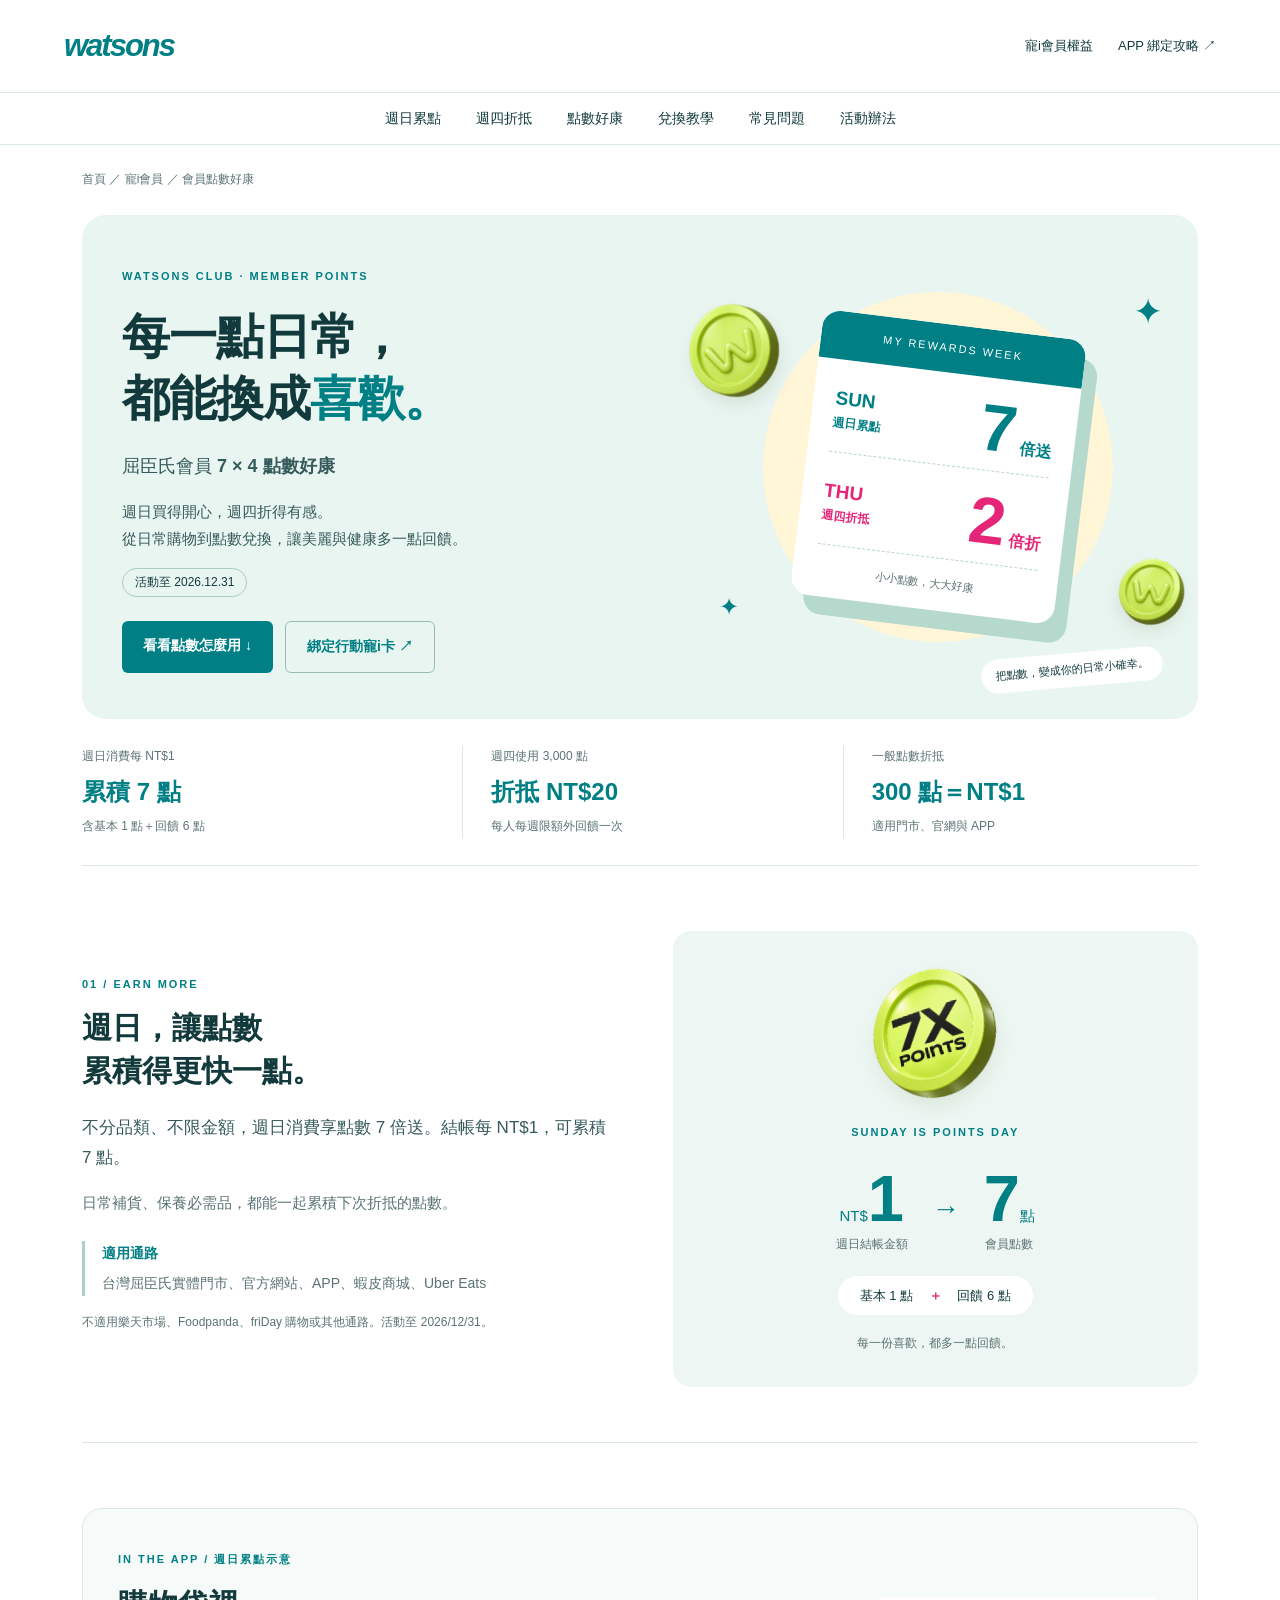
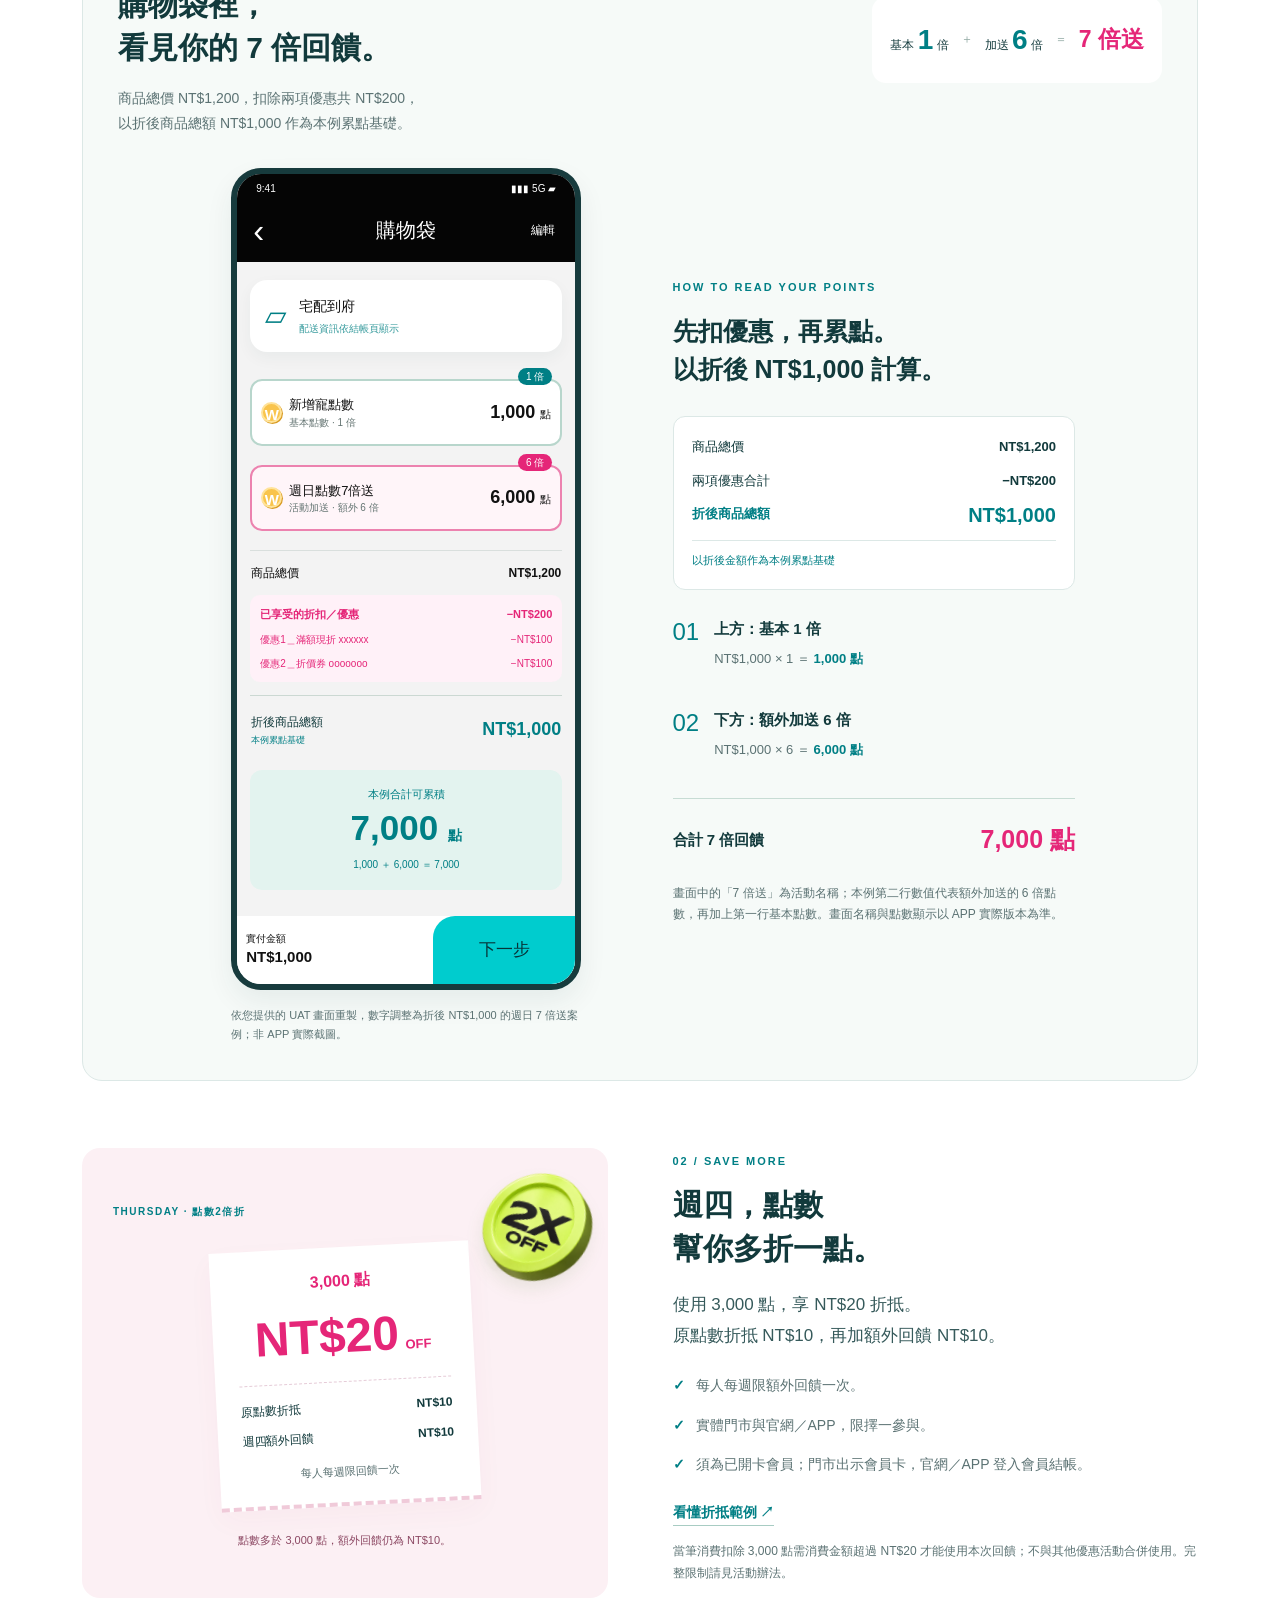
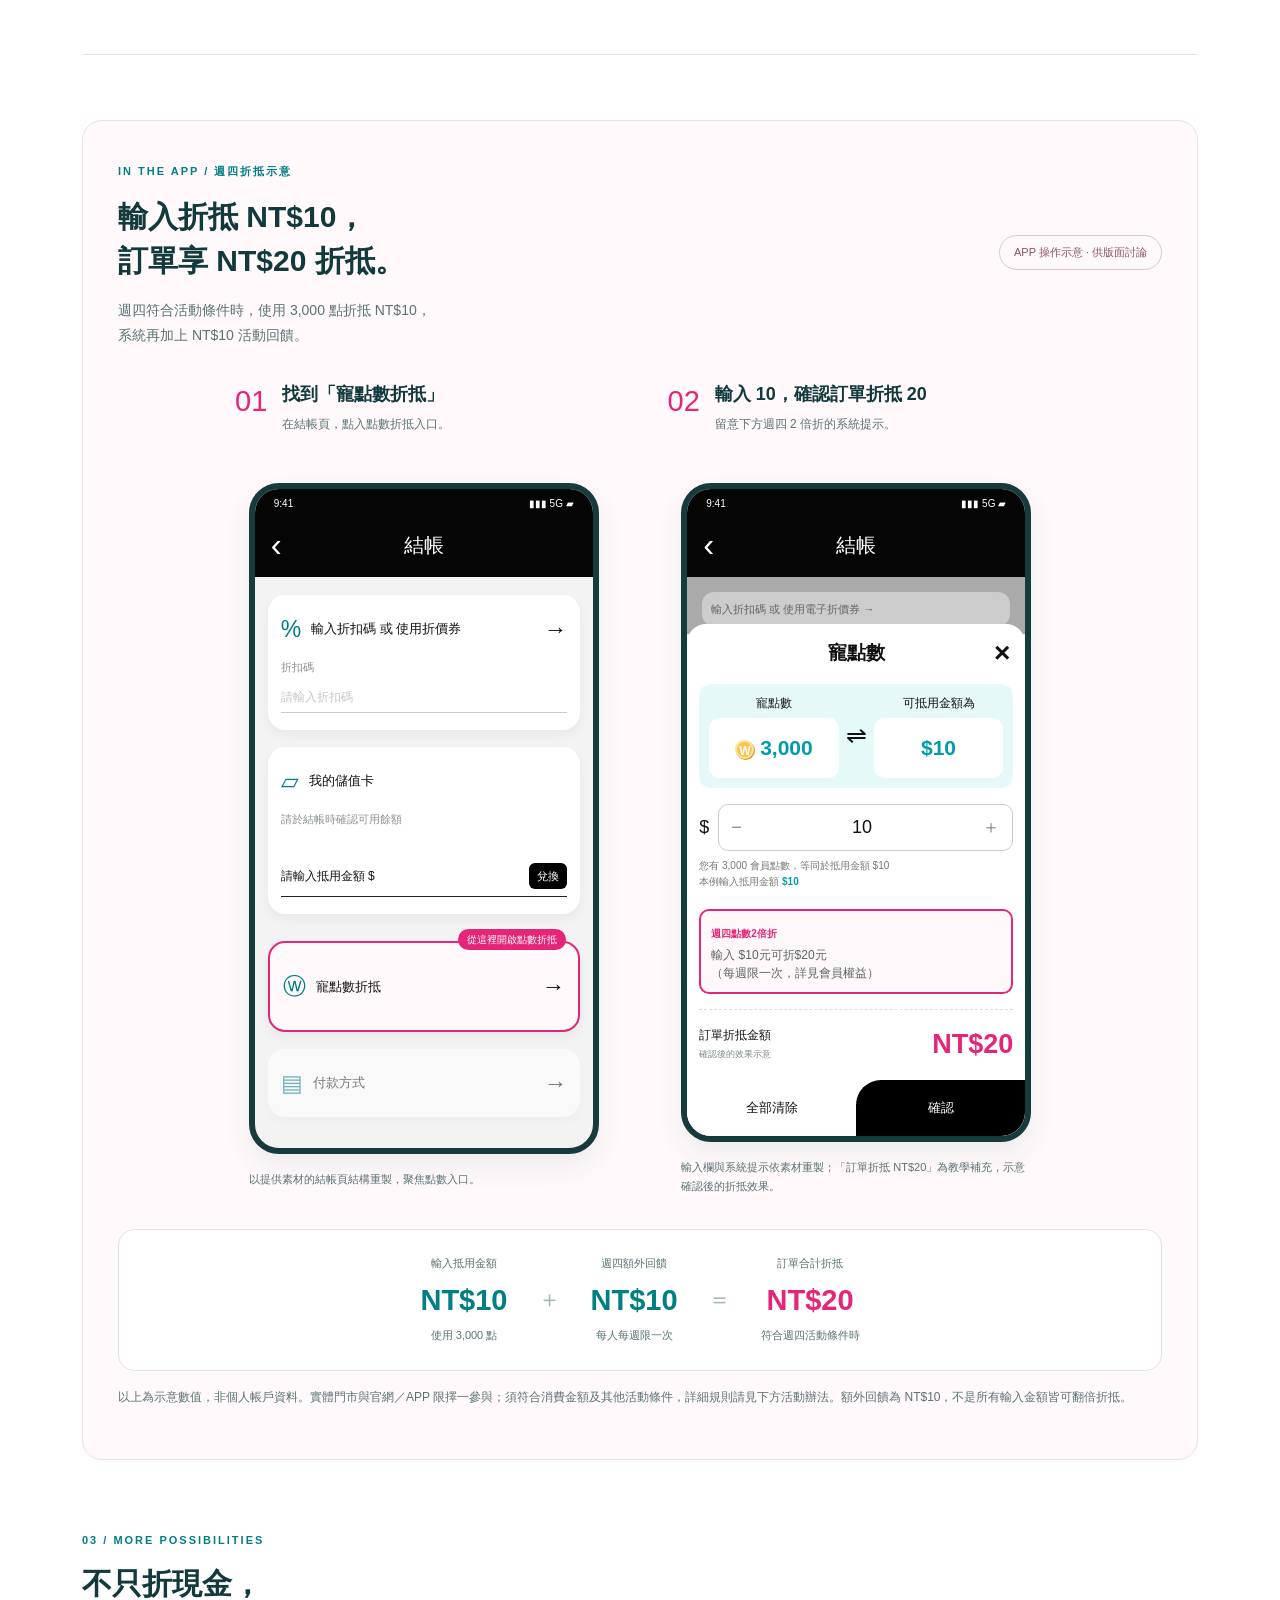
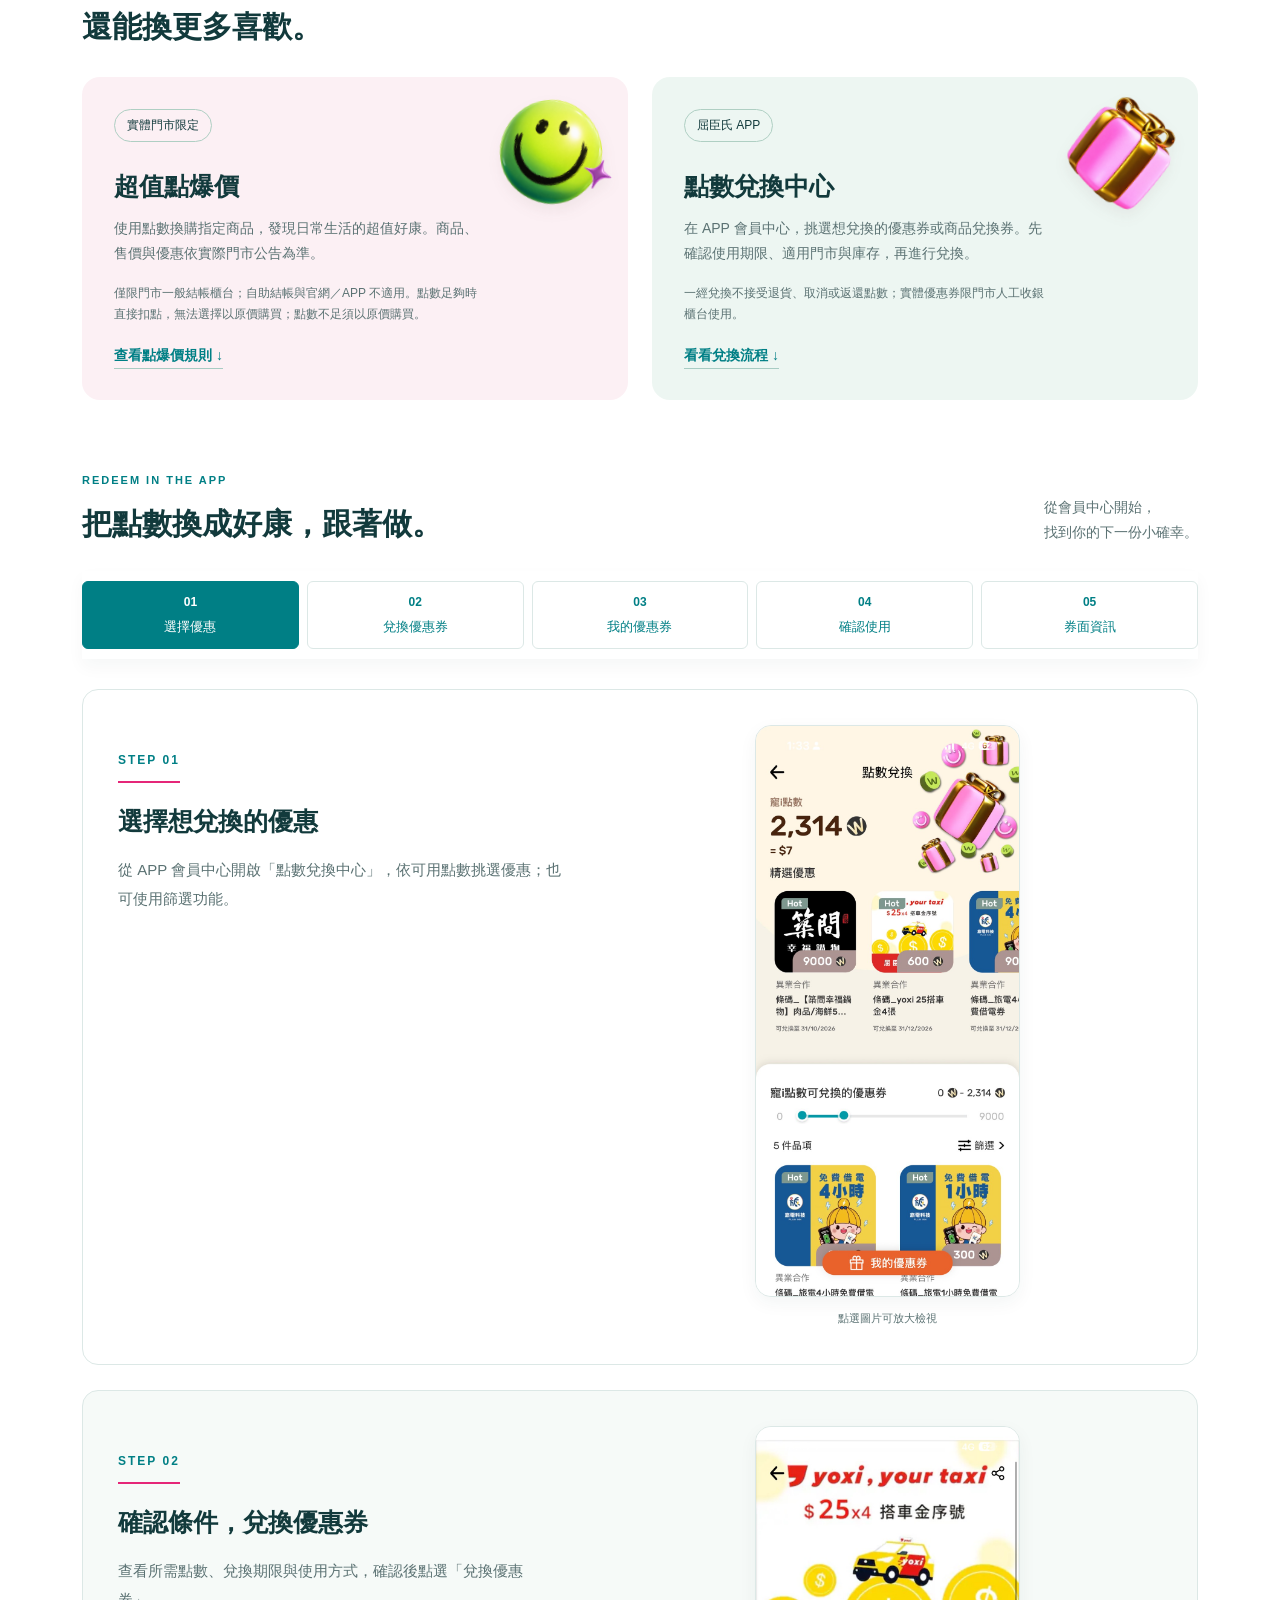
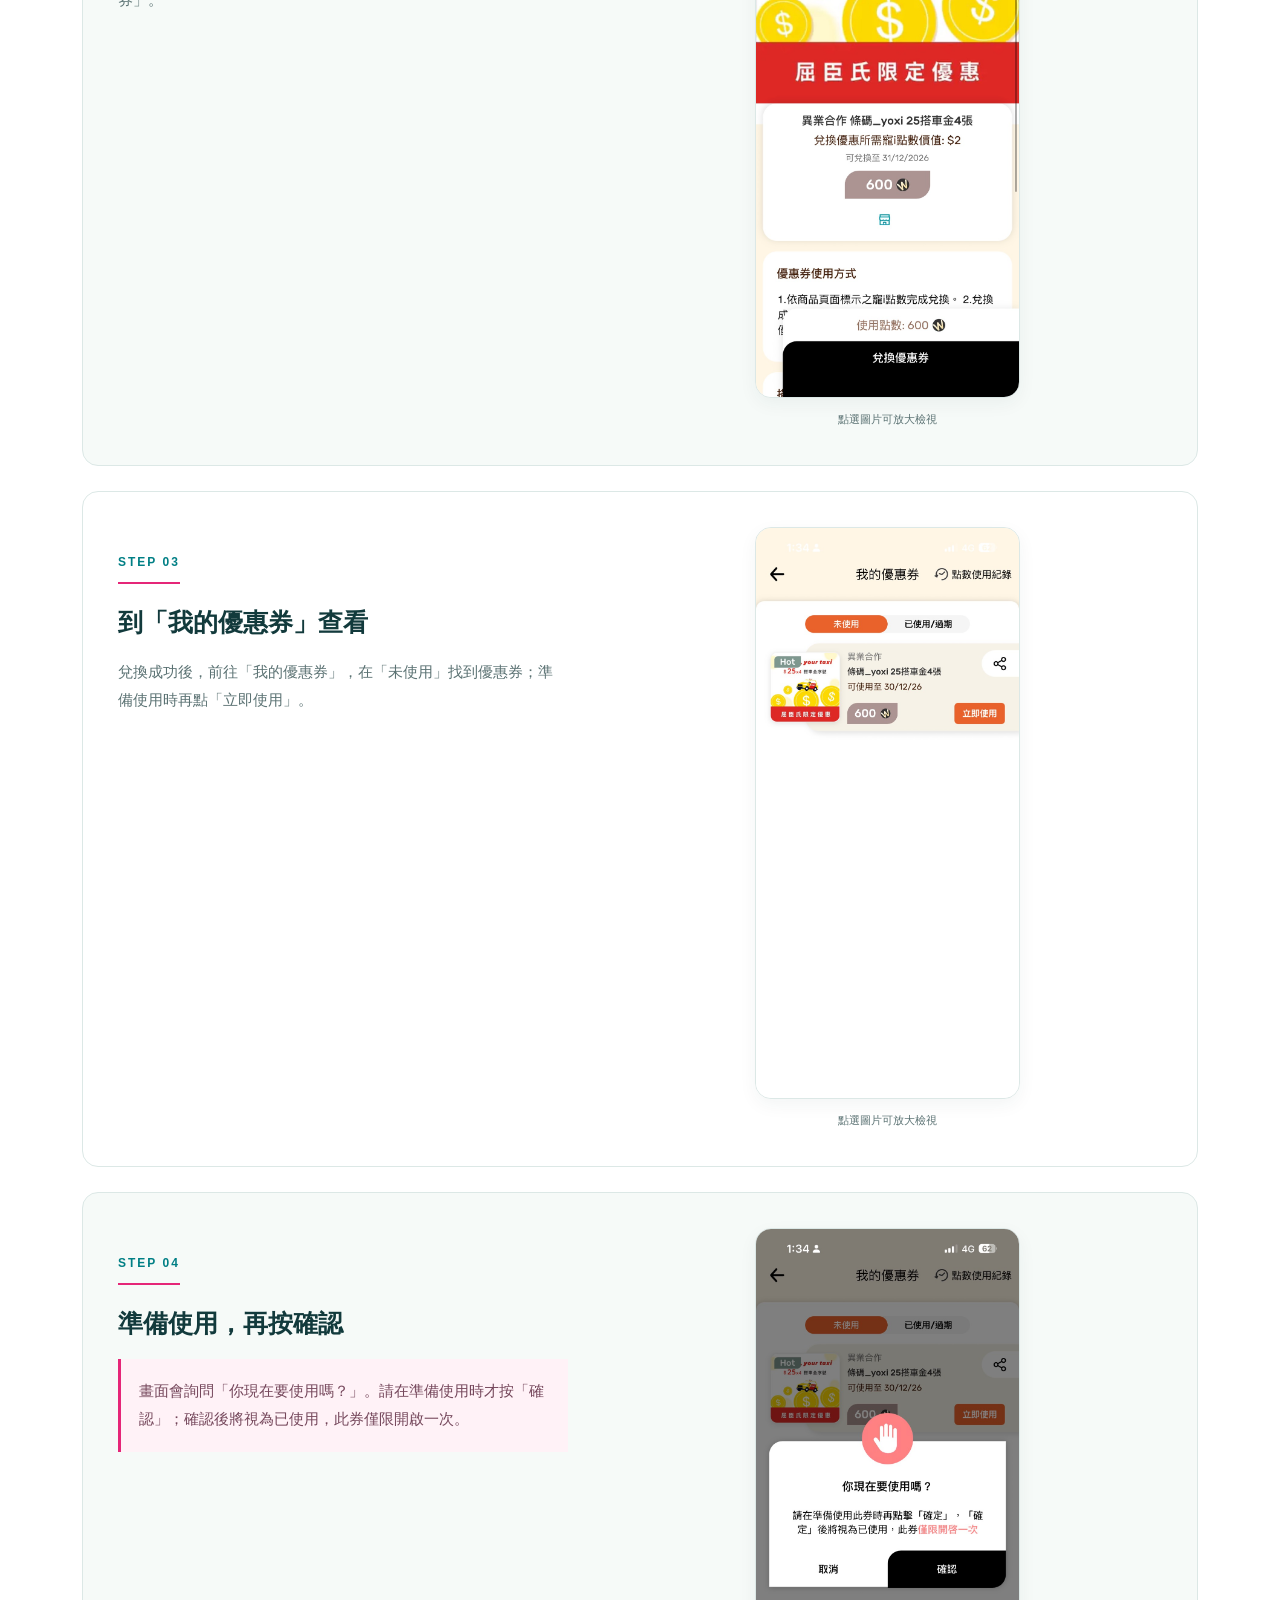
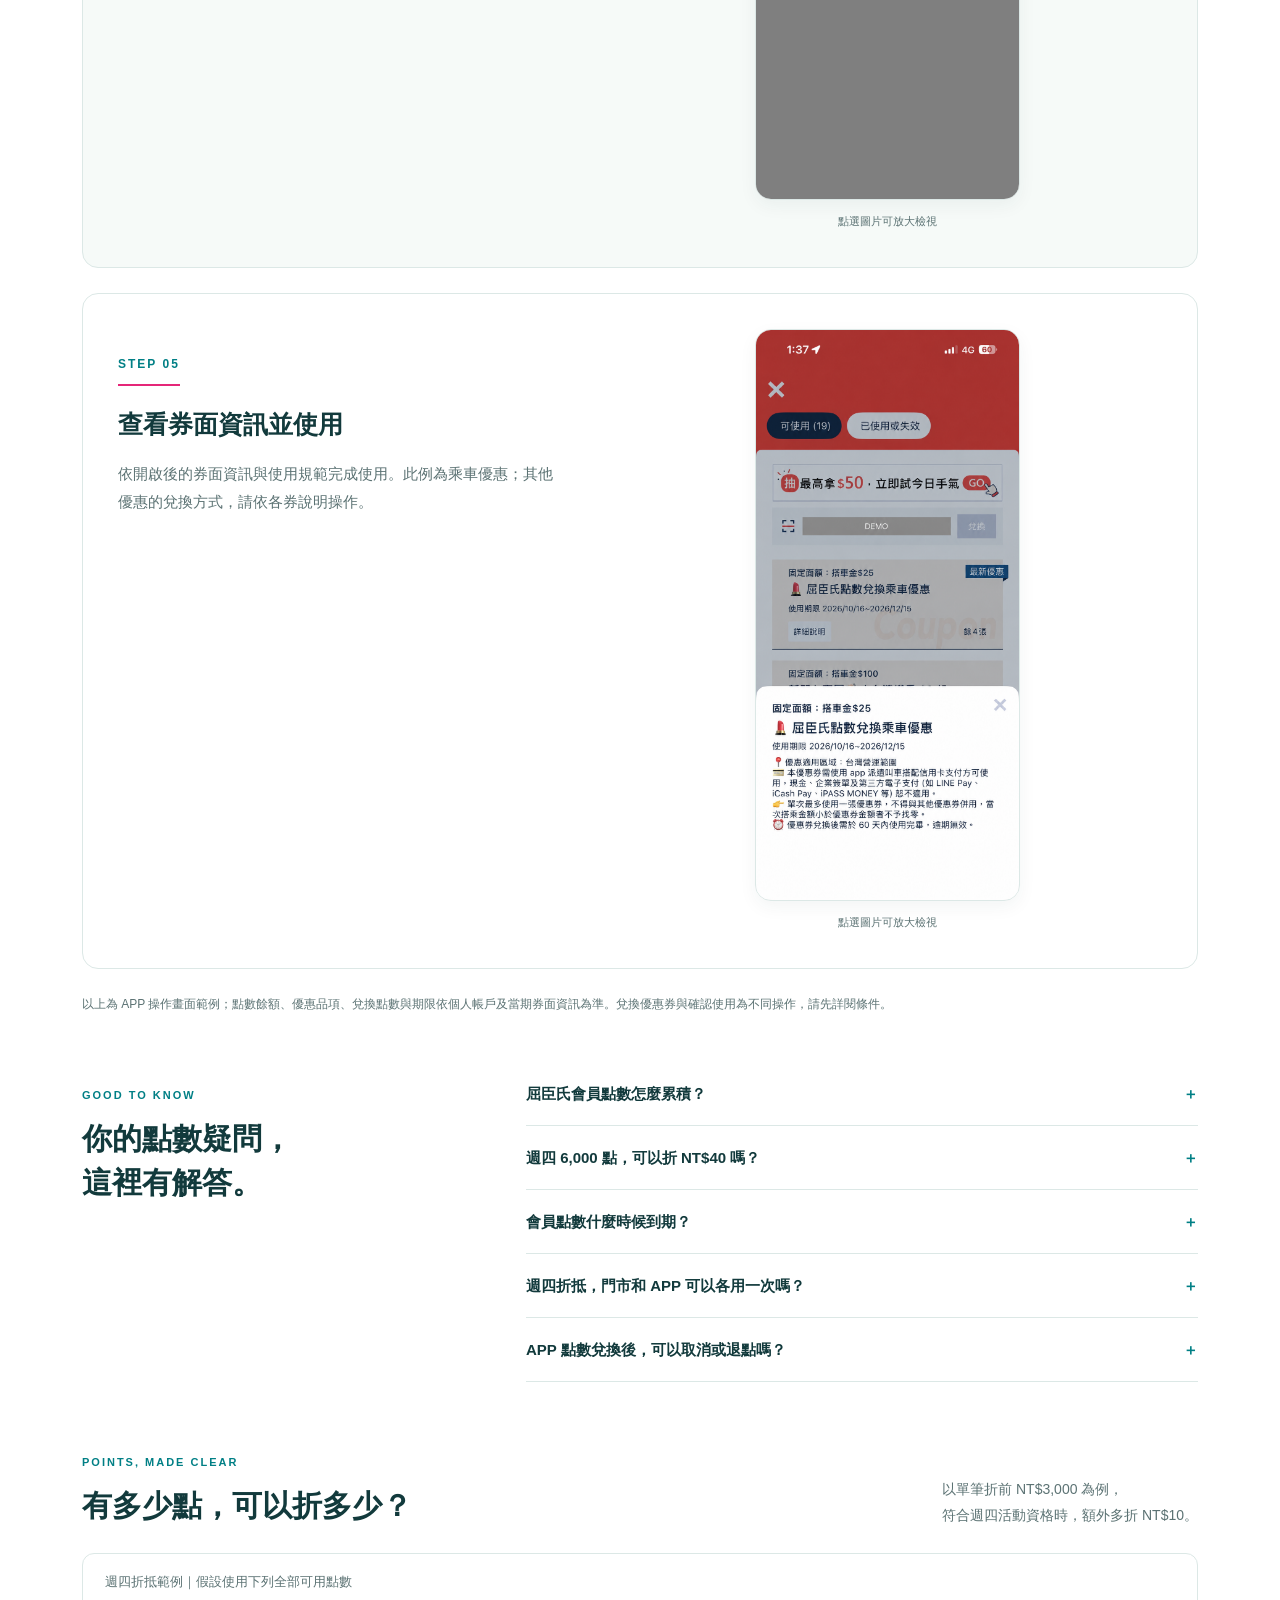
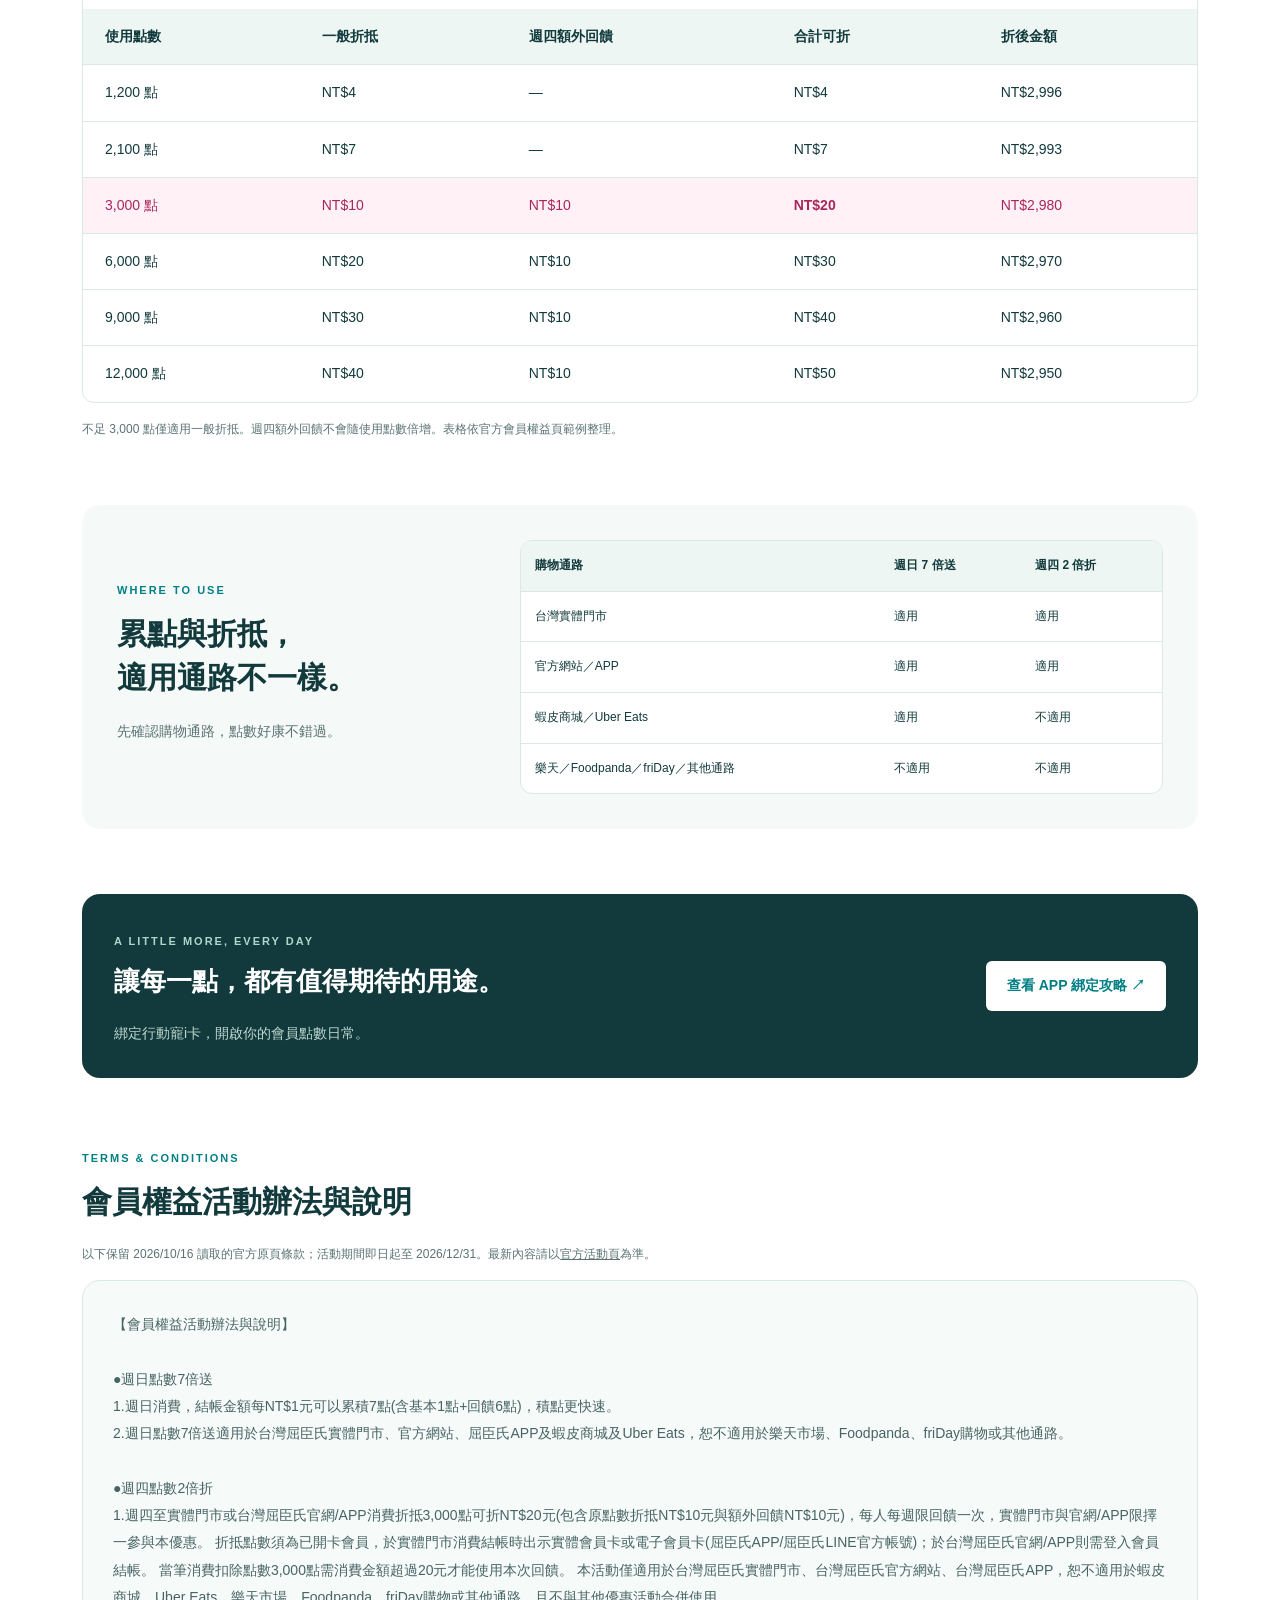
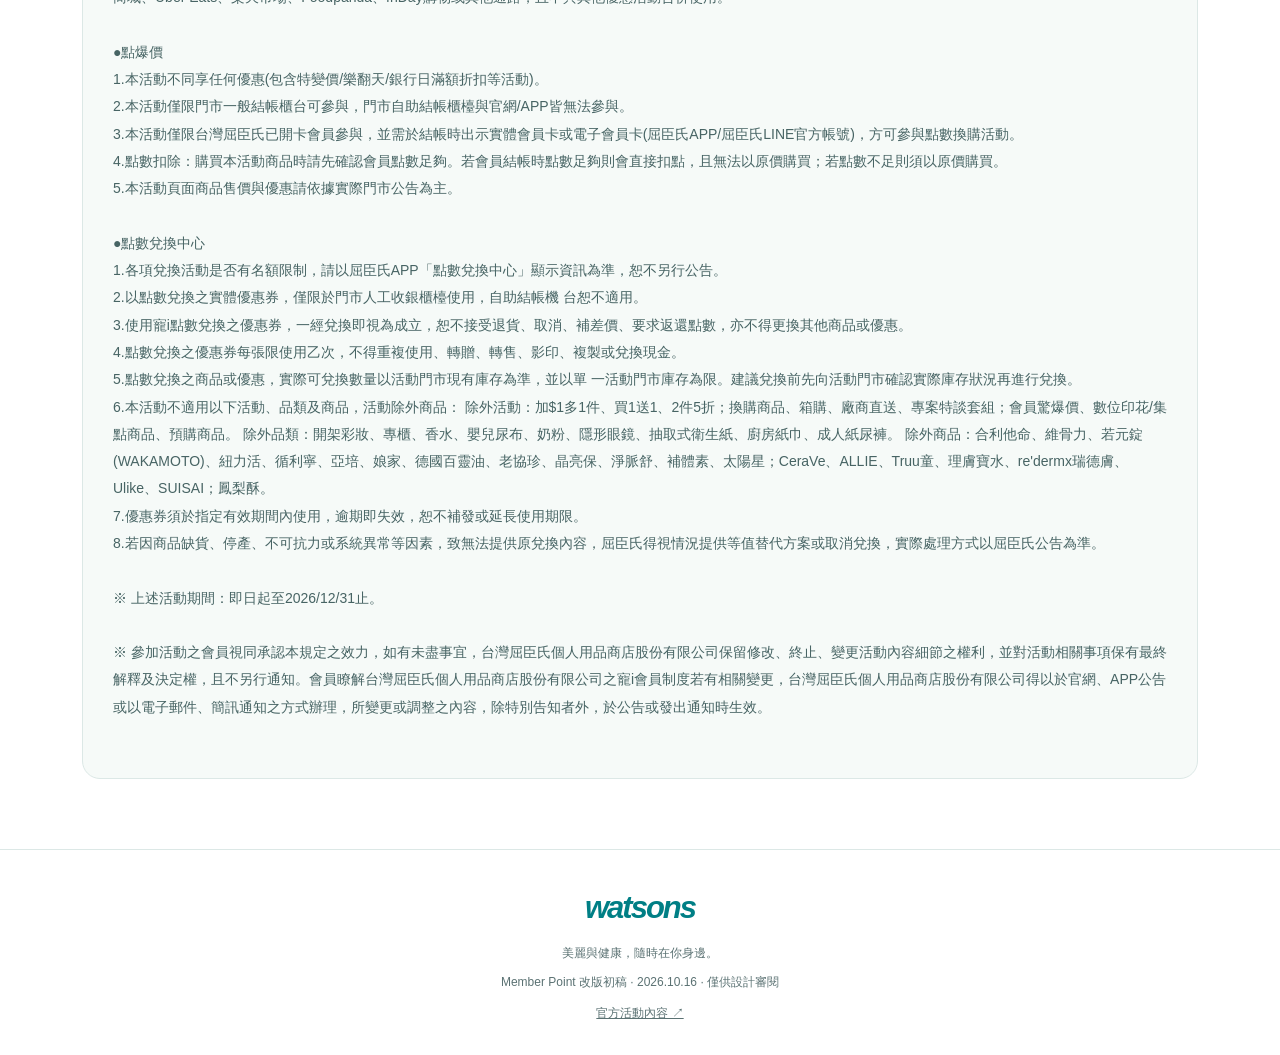
==== commit 3c383c2a: "Use DM smiley for point-price rewards and pink gift for redemption center" ====
--- a/member-point/index.html
+++ b/member-point/index.html
@@ -1,5 +1,5 @@
 <!doctype html>
-<html lang="zh-Hant-TW"><head><meta charset="utf-8"><meta name="viewport" content="width=device-width,initial-scale=1"><meta name="robots" content="noindex,nofollow"><title>屈臣氏會員點數｜週日7倍送・週四2倍折｜初版預覽</title><meta name="description" content="看懂屈臣氏會員點數：週日每NT$1累積7點，週四3,000點折NT$20，還有門市點爆價與APP點數兌換中心。查看適用通路、使用流程與完整活動條款。"><link rel="stylesheet" href="styles.css"><link rel="stylesheet" href="app-tutorial.css"><link rel="stylesheet" href="round-example.css"><link rel="stylesheet" href="redemption-guide.css"><link rel="stylesheet" href="guide-waterfall.css"><script type="application/ld+json">{"@context": "https://schema.org", "@graph": [{"@type": "WebPage", "name": "屈臣氏會員點數｜週日7倍送・週四2倍折", "inLanguage": "zh-Hant-TW", "description": "屈臣氏會員點數活動、適用通路、折抵範例與APP點數兌換教學。", "isBasedOn": "https://www.watsons.com.tw/member-point"}, {"@type": "FAQPage", "mainEntity": [{"@type": "Question", "name": "屈臣氏會員點數怎麼累積？", "acceptedAnswer": {"@type": "Answer", "text": "一般消費結帳每 NT$1 累積 1 點。活動期間週日每 NT$1 累積 7 點，包含基本 1 點與回饋 6 點。適用通路請見上方比較。"}}, {"@type": "Question", "name": "週四 6,000 點，可以折 NT$40 嗎？", "acceptedAnswer": {"@type": "Answer", "text": "不可以。依官方範例，6,000 點的一般折抵為 NT$20，加上週四額外回饋 NT$10，合計折抵 NT$30。額外回饋每人每週限一次，且實體門市與官網／APP 限擇一參與。"}}, {"@type": "Question", "name": "會員點數什麼時候到期？", "acceptedAnswer": {"@type": "Answer", "text": "依官方寵i會員權益說明，當年累積的點數於隔年 11/30 到期歸零。請留意個人點數與官方公告。查看會員權益 ↗"}}, {"@type": "Question", "name": "週四折抵，門市和 APP 可以各用一次嗎？", "acceptedAnswer": {"@type": "Answer", "text": "不可以。每人每週限額外回饋一次，實體門市與官網／APP 限擇一參與；折抵須為已開卡會員。"}}, {"@type": "Question", "name": "APP 點數兌換後，可以取消或退點嗎？", "acceptedAnswer": {"@type": "Answer", "text": "使用點數兌換的優惠券，一經兌換即視為成立，不接受退貨、取消、補差價或返還點數，也不得更換其他商品或優惠。兌換前請確認券面條件與門市庫存。"}}]}]}</script><link rel="stylesheet" href="coins.css"></head>
+<html lang="zh-Hant-TW"><head><meta charset="utf-8"><meta name="viewport" content="width=device-width,initial-scale=1"><meta name="robots" content="noindex,nofollow"><title>屈臣氏會員點數｜週日7倍送・週四2倍折｜初版預覽</title><meta name="description" content="看懂屈臣氏會員點數：週日每NT$1累積7點，週四3,000點折NT$20，還有門市點爆價與APP點數兌換中心。查看適用通路、使用流程與完整活動條款。"><link rel="stylesheet" href="styles.css"><link rel="stylesheet" href="app-tutorial.css"><link rel="stylesheet" href="round-example.css"><link rel="stylesheet" href="redemption-guide.css"><link rel="stylesheet" href="guide-waterfall.css"><script type="application/ld+json">{"@context": "https://schema.org", "@graph": [{"@type": "WebPage", "name": "屈臣氏會員點數｜週日7倍送・週四2倍折", "inLanguage": "zh-Hant-TW", "description": "屈臣氏會員點數活動、適用通路、折抵範例與APP點數兌換教學。", "isBasedOn": "https://www.watsons.com.tw/member-point"}, {"@type": "FAQPage", "mainEntity": [{"@type": "Question", "name": "屈臣氏會員點數怎麼累積？", "acceptedAnswer": {"@type": "Answer", "text": "一般消費結帳每 NT$1 累積 1 點。活動期間週日每 NT$1 累積 7 點，包含基本 1 點與回饋 6 點。適用通路請見上方比較。"}}, {"@type": "Question", "name": "週四 6,000 點，可以折 NT$40 嗎？", "acceptedAnswer": {"@type": "Answer", "text": "不可以。依官方範例，6,000 點的一般折抵為 NT$20，加上週四額外回饋 NT$10，合計折抵 NT$30。額外回饋每人每週限一次，且實體門市與官網／APP 限擇一參與。"}}, {"@type": "Question", "name": "會員點數什麼時候到期？", "acceptedAnswer": {"@type": "Answer", "text": "依官方寵i會員權益說明，當年累積的點數於隔年 11/30 到期歸零。請留意個人點數與官方公告。查看會員權益 ↗"}}, {"@type": "Question", "name": "週四折抵，門市和 APP 可以各用一次嗎？", "acceptedAnswer": {"@type": "Answer", "text": "不可以。每人每週限額外回饋一次，實體門市與官網／APP 限擇一參與；折抵須為已開卡會員。"}}, {"@type": "Question", "name": "APP 點數兌換後，可以取消或退點嗎？", "acceptedAnswer": {"@type": "Answer", "text": "使用點數兌換的優惠券，一經兌換即視為成立，不接受退貨、取消、補差價或返還點數，也不得更換其他商品或優惠。兌換前請確認券面條件與門市庫存。"}}]}]}</script><link rel="stylesheet" href="coins.css"><link rel="stylesheet" href="reward-icons.css"></head>
 <body><a class="skip" href="#main">跳到主要內容</a><header><a class="brand" href="https://www.watsons.com.tw/">watsons</a><div class="header-links"><a href="https://www.watsons.com.tw/member-benefits">寵i會員權益</a><a href="https://www.watsons.com.tw/member-icard">APP 綁定攻略 ↗</a></div></header>
 <nav class="nav" aria-label="本頁導覽"><div><a href="#earn">週日累點</a><a href="#redeem">週四折抵</a><a href="#rewards">點數好康</a><a href="#guide">兌換教學</a><a href="#faq">常見問題</a><a href="#terms">活動辦法</a></div></nav>
 <main id="main"><div class="crumb"><a href="https://www.watsons.com.tw/">首頁</a> ／ 寵i會員 ／ 會員點數好康</div>
@@ -20,7 +20,7 @@
 
 
 
-<section id="rewards"><span class="eyebrow">03 / MORE POSSIBILITIES</span><h2>不只折現金，<br>還能換更多喜歡。</h2><div class="reward-grid"><article class="reward-card rose"><span class="label">實體門市限定</span><div class="reward-icon" aria-hidden="true">W<span>＋</span></div><h3>超值點爆價</h3><p>使用點數換購指定商品，發現日常生活的超值好康。商品、售價與優惠依實際門市公告為準。</p><p class="fine">僅限門市一般結帳櫃台；自助結帳與官網／APP 不適用。點數足夠時直接扣點，無法選擇以原價購買；點數不足須以原價購買。</p><a class="text-link" href="#terms">查看點爆價規則 ↓</a></article><article class="reward-card mint"><span class="label">屈臣氏 APP</span><div class="gift-icon" aria-hidden="true">✦</div><h3>點數兌換中心</h3><p>在 APP 會員中心，挑選想兌換的優惠券或商品兌換券。先確認使用期限、適用門市與庫存，再進行兌換。</p><p class="fine">一經兌換不接受退貨、取消或返還點數；實體優惠券限門市人工收銀櫃台使用。</p><a class="text-link" href="#guide">看看兌換流程 ↓</a></article></div></section>
+<section id="rewards"><span class="eyebrow">03 / MORE POSSIBILITIES</span><h2>不只折現金，<br>還能換更多喜歡。</h2><div class="reward-grid"><article class="reward-card rose"><span class="label">實體門市限定</span><img class="reward-brand-icon reward-smile" src="assets/points-smile-3d.png" alt="" width="1024" height="1024"><h3>超值點爆價</h3><p>使用點數換購指定商品，發現日常生活的超值好康。商品、售價與優惠依實際門市公告為準。</p><p class="fine">僅限門市一般結帳櫃台；自助結帳與官網／APP 不適用。點數足夠時直接扣點，無法選擇以原價購買；點數不足須以原價購買。</p><a class="text-link" href="#terms">查看點爆價規則 ↓</a></article><article class="reward-card mint"><span class="label">屈臣氏 APP</span><img class="reward-brand-icon reward-gift" src="assets/rewards-gift-3d.png" alt="" width="1024" height="1024"><h3>點數兌換中心</h3><p>在 APP 會員中心，挑選想兌換的優惠券或商品兌換券。先確認使用期限、適用門市與庫存，再進行兌換。</p><p class="fine">一經兌換不接受退貨、取消或返還點數；實體優惠券限門市人工收銀櫃台使用。</p><a class="text-link" href="#guide">看看兌換流程 ↓</a></article></div></section>
 <section id="guide"><div class="section-head"><div><span class="eyebrow">REDEEM IN THE APP</span><h2>把點數換成好康，跟著做。</h2></div><p>從會員中心開始，<br>找到你的下一份小確幸。</p></div><nav class="redemption-nav" aria-label="點數兌換操作步驟"><a href="#redeem-step-1" aria-current="step"><b>01</b>選擇優惠</a><a href="#redeem-step-2"><b>02</b>兌換優惠券</a><a href="#redeem-step-3"><b>03</b>我的優惠券</a><a href="#redeem-step-4"><b>04</b>確認使用</a><a href="#redeem-step-5"><b>05</b>券面資訊</a></nav><ol class="steps redemption-steps"><li id="redeem-step-1"><div class="redemption-copy"><span class="redemption-number">STEP 01</span><h3>選擇想兌換的優惠</h3><p>從 APP 會員中心開啟「點數兌換中心」，依可用點數挑選優惠；也可使用篩選功能。</p></div><figure><a href="assets/redeem-step-1.jpg" target="_blank" rel="noopener" aria-label="放大檢視步驟1：點數兌換中心，可用點數與優惠商品列表"><img src="assets/redeem-step-1.jpg" alt="步驟1：點數兌換中心，可用點數與優惠商品列表" loading="lazy" width="869" height="1884"></a><figcaption>點選圖片可放大檢視</figcaption></figure></li><li id="redeem-step-2"><div class="redemption-copy"><span class="redemption-number">STEP 02</span><h3>確認條件，兌換優惠券</h3><p>查看所需點數、兌換期限與使用方式，確認後點選「兌換優惠券」。</p></div><figure><a href="assets/redeem-step-2.jpg" target="_blank" rel="noopener" aria-label="放大檢視步驟2：優惠詳情頁，600點與兌換優惠券按鈕"><img src="assets/redeem-step-2.jpg" alt="步驟2：優惠詳情頁，600點與兌換優惠券按鈕" loading="lazy" width="869" height="1884"></a><figcaption>點選圖片可放大檢視</figcaption></figure></li><li id="redeem-step-3"><div class="redemption-copy"><span class="redemption-number">STEP 03</span><h3>到「我的優惠券」查看</h3><p>兌換成功後，前往「我的優惠券」，在「未使用」找到優惠券；準備使用時再點「立即使用」。</p></div><figure><a href="assets/redeem-step-3.jpg" target="_blank" rel="noopener" aria-label="放大檢視步驟3：我的優惠券未使用列表與立即使用按鈕"><img src="assets/redeem-step-3.jpg" alt="步驟3：我的優惠券未使用列表與立即使用按鈕" loading="lazy" width="869" height="1884"></a><figcaption>點選圖片可放大檢視</figcaption></figure></li><li id="redeem-step-4"><div class="redemption-copy"><span class="redemption-number">STEP 04</span><h3>準備使用，再按確認</h3><p>畫面會詢問「你現在要使用嗎？」。請在準備使用時才按「確認」；確認後將視為已使用，此券僅限開啟一次。</p></div><figure><a href="assets/redeem-step-4.jpg" target="_blank" rel="noopener" aria-label="放大檢視步驟4：使用前確認提示，確認後視為已使用且僅限開啟一次"><img src="assets/redeem-step-4.jpg" alt="步驟4：使用前確認提示，確認後視為已使用且僅限開啟一次" loading="lazy" width="869" height="1884"></a><figcaption>點選圖片可放大檢視</figcaption></figure></li><li id="redeem-step-5"><div class="redemption-copy"><span class="redemption-number">STEP 05</span><h3>查看券面資訊並使用</h3><p>依開啟後的券面資訊與使用規範完成使用。此例為乘車優惠；其他優惠的兌換方式，請依各券說明操作。</p></div><figure><a href="assets/redeem-step-5-public.png" target="_blank" rel="noopener" aria-label="放大檢視步驟5：乘車優惠券內容、使用期限與適用條件"><img src="assets/redeem-step-5-public.png" alt="步驟5：乘車優惠券內容、使用期限與適用條件" loading="lazy" width="869" height="1884"></a><figcaption>點選圖片可放大檢視</figcaption></figure></li></ol><p class="fine">以上為 APP 操作畫面範例；點數餘額、優惠品項、兌換點數與期限依個人帳戶及當期券面資訊為準。兌換優惠券與確認使用為不同操作，請先詳閱條件。</p></section>
 <section id="faq" class="faq"><div><span class="eyebrow">GOOD TO KNOW</span><h2>你的點數疑問，<br>這裡有解答。</h2></div><div><details><summary>屈臣氏會員點數怎麼累積？</summary><p>一般消費結帳每 NT$1 累積 1 點。活動期間週日每 NT$1 累積 7 點，包含基本 1 點與回饋 6 點。適用通路請見上方比較。</p></details><details><summary>週四 6,000 點，可以折 NT$40 嗎？</summary><p>不可以。依官方範例，6,000 點的一般折抵為 NT$20，加上週四額外回饋 NT$10，合計折抵 NT$30。額外回饋每人每週限一次，且實體門市與官網／APP 限擇一參與。</p></details><details><summary>會員點數什麼時候到期？</summary><p>依官方寵i會員權益說明，當年累積的點數於隔年 11/30 到期歸零。請留意個人點數與官方公告。<a href="https://www.watsons.com.tw/member-benefits">查看會員權益 ↗</a></p></details><details><summary>週四折抵，門市和 APP 可以各用一次嗎？</summary><p>不可以。每人每週限額外回饋一次，實體門市與官網／APP 限擇一參與；折抵須為已開卡會員。</p></details><details><summary>APP 點數兌換後，可以取消或退點嗎？</summary><p>使用點數兌換的優惠券，一經兌換即視為成立，不接受退貨、取消、補差價或返還點數，也不得更換其他商品或優惠。兌換前請確認券面條件與門市庫存。</p></details></div></section>
 <section id="examples"><div class="section-head"><div><span class="eyebrow">POINTS, MADE CLEAR</span><h2>有多少點，可以折多少？</h2></div><p>以單筆折前 NT$3,000 為例，<br>符合週四活動資格時，額外多折 NT$10。</p></div><div class="table-wrap" tabindex="0" role="region" aria-label="週四點數折抵範例，可左右捲動"><table><caption>週四折抵範例｜假設使用下列全部可用點數</caption><thead><tr><th scope="col">使用點數</th><th scope="col">一般折抵</th><th scope="col">週四額外回饋</th><th scope="col">合計可折</th><th scope="col">折後金額</th></tr></thead><tbody><tr><th scope="row">1,200 點</th><td>NT$4</td><td>—</td><td>NT$4</td><td>NT$2,996</td></tr><tr><th scope="row">2,100 點</th><td>NT$7</td><td>—</td><td>NT$7</td><td>NT$2,993</td></tr><tr class="highlight"><th scope="row">3,000 點</th><td>NT$10</td><td>NT$10</td><td><b>NT$20</b></td><td>NT$2,980</td></tr><tr><th scope="row">6,000 點</th><td>NT$20</td><td>NT$10</td><td>NT$30</td><td>NT$2,970</td></tr><tr><th scope="row">9,000 點</th><td>NT$30</td><td>NT$10</td><td>NT$40</td><td>NT$2,960</td></tr><tr><th scope="row">12,000 點</th><td>NT$40</td><td>NT$10</td><td>NT$50</td><td>NT$2,950</td></tr></tbody></table></div><p class="fine">不足 3,000 點僅適用一般折抵。週四額外回饋不會隨使用點數倍增。表格依官方會員權益頁範例整理。</p></section>
--- a/member-point/reward-icons.css
+++ b/member-point/reward-icons.css
@@ -0,0 +1 @@
+.reward-card .reward-brand-icon{position:absolute;right:18px;top:17px;width:116px;height:116px;object-fit:contain;filter:drop-shadow(0 7px 7px #58323412);pointer-events:none}.reward-card .reward-smile{transform:rotate(-8deg)}.reward-card .reward-gift{transform:rotate(8deg)}.reward-card h3{padding-right:105px;min-height:38px}.reward-card .label{position:relative;z-index:1}@media(max-width:900px){.reward-card .reward-brand-icon{width:98px;height:98px;right:12px;top:18px}.reward-card h3{padding-right:76px}}@media(max-width:600px){.reward-card .reward-brand-icon{width:105px;height:105px;right:14px;top:15px}.reward-card h3{padding-right:88px;font-size:24px}.reward-card p{position:relative}}
